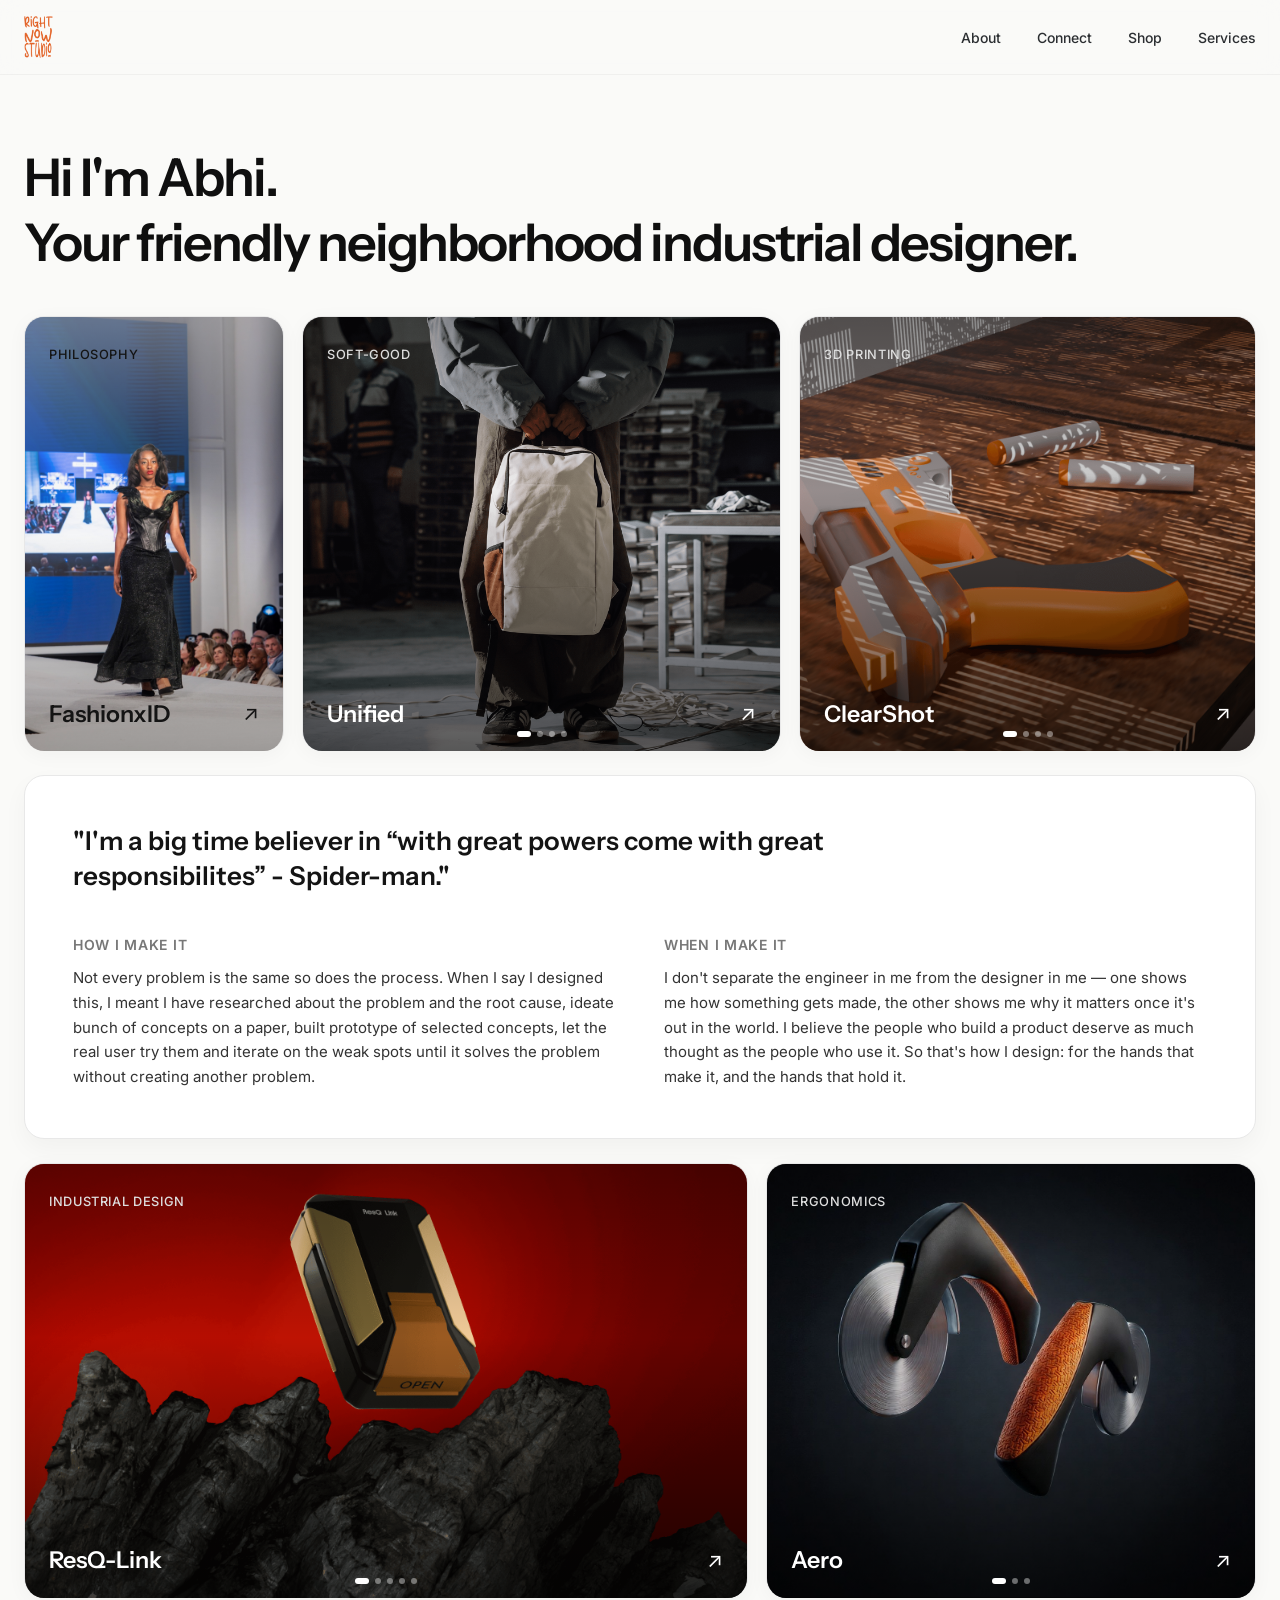
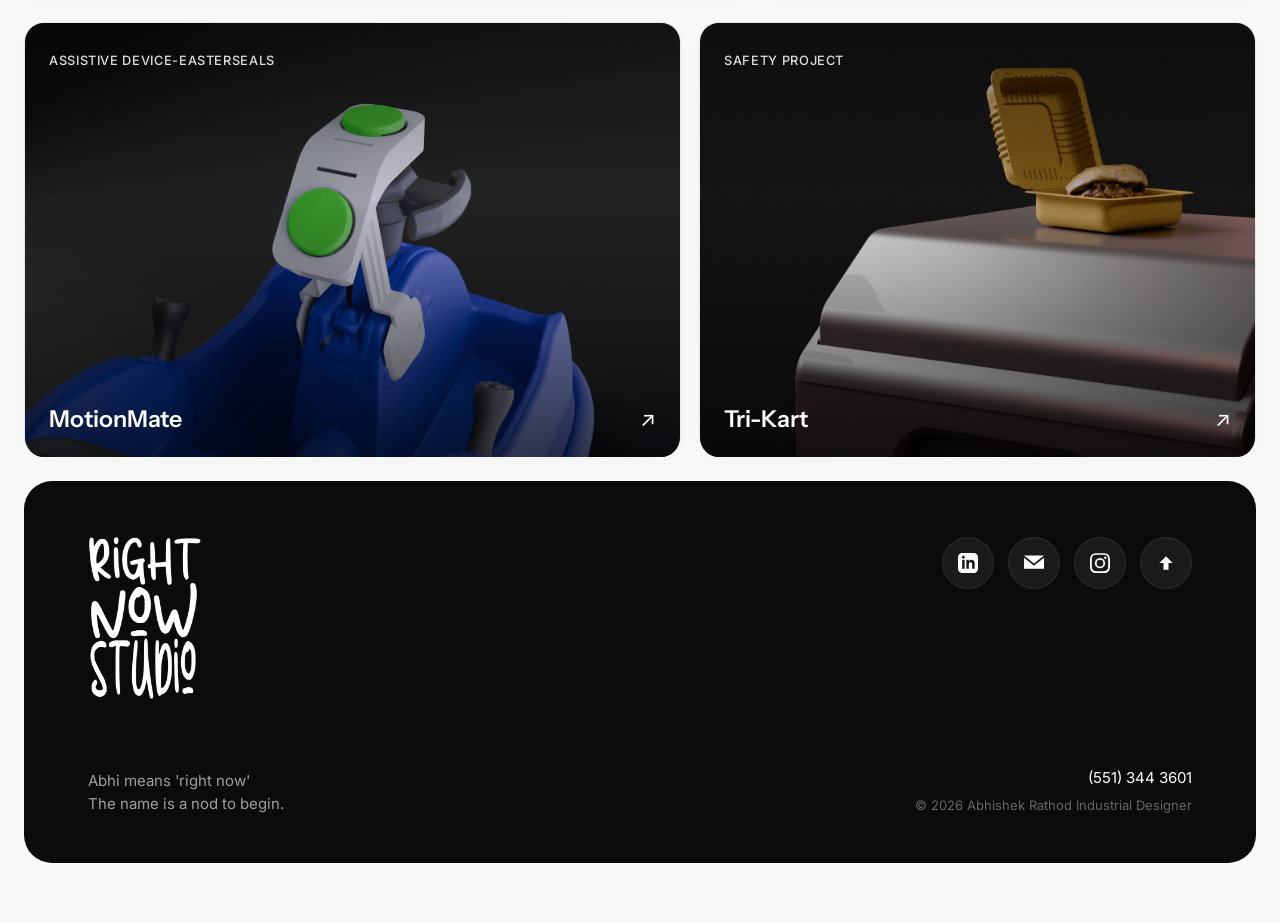
==== index.html @ 2bad10ef "Add files via upload" ====
<!DOCTYPE html>
<html lang="en">
<head>
  <meta charset="UTF-8">
  <meta name="viewport" content="width=device-width, initial-scale=1.0">
  <title>Abhishek Rathod — Industrial Designer | Right Now Studio</title>
  <meta name="description" content="Industrial Designer portfolio of Abhishek Rathod (Abhi). Specializing in physical product design, ergonomics, assistive devices, soft goods, and 3D printing.">
  <link rel="icon" type="image/png" href="assets/images/nav-logo.png">
  <link rel="stylesheet" href="assets/css/style.css">
</head>
<body id="home">

  <!-- Navigation Bar -->
  <header class="nav-header">
    <div class="nav-container">
      <a href="index.html" class="nav-logo" aria-label="Home">
        <img src="assets/images/nav-logo.png" alt="Right Now Studio Logo">
      </a>
      <nav>
        <ul class="nav-links">
          <li><a href="about.html">About</a></li>
          <li><a href="#connect">Connect</a></li>
          <li><a href="#">Shop</a></li>
          <li><a href="#">Services</a></li>
        </ul>
      </nav>
    </div>
  </header>

  <!-- Page Main Content -->
  <main class="page-wrapper">

    <!-- Hero Section -->
    <section class="hero-section">
      <h1 class="hero-title">Hi I'm Abhi.</h1>
      <p class="hero-subtitle">Your friendly neighborhood industrial designer.</p>
    </section>

    <!-- Project Row 1: FashionxID, Unified, ClearShot -->
    <div class="grid-row grid-row-1">
      
      <!-- Card 1: FashionxID -->
      <div class="card light-theme">
        <div class="card-img-wrapper">
          <img src="assets/images/fashionxid.jpg" alt="FashionxID Industrial Design Project">
        </div>
        <div class="card-overlay"></div>
        <div class="card-top">
          <span class="card-category">Philosophy</span>
        </div>
        <div class="card-bottom">
          <div class="card-title-group">
            <h3 class="card-title">FashionxID</h3>
          </div>
          <span class="card-arrow">↗</span>
        </div>
      </div>

      <!-- Card 2: Unified (Slideshow) -->
      <a href="https://drive.google.com/file/d/1HE6lytLxEPrD2DMfhQe9gjJGX9bfzQ_1/view?usp=drive_link" target="_blank" rel="noopener noreferrer" class="card" data-slideshow>
        <div class="slideshow-container">
          <div class="slide active">
            <img src="assets/images/unified-1.png" alt="Unified Soft-Good Project 1">
          </div>
          <div class="slide">
            <img src="assets/images/unified-2.jpg" alt="Unified Soft-Good Project 2">
          </div>
          <div class="slide">
            <img src="assets/images/unified-3.jpg" alt="Unified Soft-Good Project 3">
          </div>
          <div class="slide">
            <img src="assets/images/unified-4.jpg" alt="Unified Soft-Good Project 4">
          </div>
        </div>
        <button class="slideshow-btn prev" aria-label="Previous image">&#10094;</button>
        <button class="slideshow-btn next" aria-label="Next image">&#10095;</button>
        <div class="slideshow-dots">
          <span class="dot active"></span>
          <span class="dot"></span>
          <span class="dot"></span>
          <span class="dot"></span>
        </div>
        <div class="card-overlay"></div>
        <div class="card-top">
          <span class="card-category">Soft-good</span>
        </div>
        <div class="card-bottom">
          <div class="card-title-group">
            <h3 class="card-title">Unified</h3>
          </div>
          <span class="card-arrow">↗</span>
        </div>
      </a>

      <!-- Card 3: ClearShot (Slideshow) -->
      <a href="https://drive.google.com/file/d/1lH64A1Omyq3JCkhcAU09q2LuMGSB7dsM/view?usp=drive_link" target="_blank" rel="noopener noreferrer" class="card" data-slideshow>
        <div class="slideshow-container">
          <div class="slide active">
            <img src="assets/images/clearshot-1.png" alt="ClearShot 3D Printing Project 1">
          </div>
          <div class="slide">
            <img src="assets/images/clearshot-2.png" alt="ClearShot 3D Printing Project 2">
          </div>
          <div class="slide">
            <img src="assets/images/clearshot-3.png" alt="ClearShot 3D Printing Project 3">
          </div>
          <div class="slide">
            <img src="assets/images/clearshot-4.png" alt="ClearShot 3D Printing Project 4">
          </div>
        </div>
        <button class="slideshow-btn prev" aria-label="Previous image">&#10094;</button>
        <button class="slideshow-btn next" aria-label="Next image">&#10095;</button>
        <div class="slideshow-dots">
          <span class="dot active"></span>
          <span class="dot"></span>
          <span class="dot"></span>
          <span class="dot"></span>
        </div>
        <div class="card-overlay"></div>
        <div class="card-top">
          <span class="card-category">3d printing</span>
        </div>
        <div class="card-bottom">
          <div class="card-title-group">
            <h3 class="card-title">ClearShot</h3>
          </div>
          <span class="card-arrow">↗</span>
        </div>
      </a>

    </div>

    <!-- Philosophy & Process Card -->
    <section class="philosophy-card">
      <blockquote class="quote-highlight">
        "I'm a big time believer in &ldquo;with great powers come with great responsibilites&rdquo; - Spider-man."
      </blockquote>
      <div class="philosophy-grid">
        <div class="philosophy-col">
          <h4>how i make it</h4>
          <p>
            Not every problem is the same so does the process. When I say I designed this, I meant I have researched about the problem and the root cause, ideate bunch of concepts on a paper, built prototype of selected concepts, let the real user try them and iterate on the weak spots until it solves the problem without creating another problem.
          </p>
        </div>
        <div class="philosophy-col">
          <h4>When i make it</h4>
          <p>
            I don't separate the engineer in me from the designer in me — one shows me how something gets made, the other shows me why it matters once it's out in the world. I believe the people who build a product deserve as much thought as the people who use it. So that's how I design: for the hands that make it, and the hands that hold it.
          </p>
        </div>
      </div>
    </section>

    <!-- Project Row 2: ResQ-Link, Aero -->
    <div class="grid-row grid-row-2">

      <!-- Card 4: ResQ-Link (Slideshow) -->
      <a href="https://drive.google.com/file/d/1Pw41kTa7aXqRwl4T5qBJqA7zlsU_EU5W/view?usp=drive_link" target="_blank" rel="noopener noreferrer" class="card" data-slideshow>
        <div class="slideshow-container">
          <div class="slide active">
            <img src="assets/images/resqlink-1.png" alt="ResQ-Link Industrial Design 1">
          </div>
          <div class="slide">
            <img src="assets/images/resqlink-2.png" alt="ResQ-Link Industrial Design 2">
          </div>
          <div class="slide">
            <img src="assets/images/resqlink-3.jpg" alt="ResQ-Link Industrial Design 3">
          </div>
          <div class="slide">
            <img src="assets/images/resqlink-4.jpg" alt="ResQ-Link Industrial Design 4">
          </div>
          <div class="slide">
            <img src="assets/images/resqlink-5.jpg" alt="ResQ-Link Industrial Design 5">
          </div>
        </div>
        <button class="slideshow-btn prev" aria-label="Previous image">&#10094;</button>
        <button class="slideshow-btn next" aria-label="Next image">&#10095;</button>
        <div class="slideshow-dots">
          <span class="dot active"></span>
          <span class="dot"></span>
          <span class="dot"></span>
          <span class="dot"></span>
          <span class="dot"></span>
        </div>
        <div class="card-overlay"></div>
        <div class="card-top">
          <span class="card-category">Industrial Design</span>
        </div>
        <div class="card-bottom">
          <div class="card-title-group">
            <h3 class="card-title">ResQ-Link</h3>
          </div>
          <span class="card-arrow">↗</span>
        </div>
      </a>

      <!-- Card 5: Aero (Slideshow) -->
      <a href="https://drive.google.com/file/d/1lCYxPEGTJxSN2MYwRLIr-xAs8Bwa8X3-/view?usp=drive_link" target="_blank" rel="noopener noreferrer" class="card" data-slideshow>
        <div class="slideshow-container">
          <div class="slide active">
            <img src="assets/images/aero-1.jpg" alt="Aero Ergonomics 1">
          </div>
          <div class="slide">
            <img src="assets/images/aero-2.jpg" alt="Aero Ergonomics 2">
          </div>
          <div class="slide">
            <img src="assets/images/aero-3.jpg" alt="Aero Ergonomics 3">
          </div>
        </div>
        <button class="slideshow-btn prev" aria-label="Previous image">&#10094;</button>
        <button class="slideshow-btn next" aria-label="Next image">&#10095;</button>
        <div class="slideshow-dots">
          <span class="dot active"></span>
          <span class="dot"></span>
          <span class="dot"></span>
        </div>
        <div class="card-overlay"></div>
        <div class="card-top">
          <span class="card-category">Ergonomics</span>
        </div>
        <div class="card-bottom">
          <div class="card-title-group">
            <h3 class="card-title">Aero</h3>
          </div>
          <span class="card-arrow">↗</span>
        </div>
      </a>

    </div>

    <!-- Project Row 3: MotionMate, Tri-Kart -->
    <div class="grid-row grid-row-3">

      <!-- Card 6: MotionMate -->
      <a href="https://drive.google.com/file/d/1fUavbCq3V9d3AetgJEQzFHG5EM8QB00Z/view?usp=drive_link" target="_blank" rel="noopener noreferrer" class="card">
        <div class="card-img-wrapper">
          <img src="assets/images/motionmate-1.png" alt="MotionMate Assistive Device Project">
        </div>
        <div class="card-overlay"></div>
        <div class="card-top">
          <span class="card-category">Assistive device-easterseals</span>
        </div>
        <div class="card-bottom">
          <div class="card-title-group">
            <h3 class="card-title">MotionMate</h3>
          </div>
          <span class="card-arrow">↗</span>
        </div>
      </a>

      <!-- Card 7: Tri-Kart -->
      <a href="https://drive.google.com/file/d/1Q5Xd3kDIO7O_rORuyMWZbUcOjUvkYt-o/view?usp=drive_link" target="_blank" rel="noopener noreferrer" class="card">
        <div class="card-img-wrapper">
          <img src="assets/images/trikart-1.png" alt="Tri-Kart Safety Project">
        </div>
        <div class="card-overlay"></div>
        <div class="card-top">
          <span class="card-category">Safety project</span>
        </div>
        <div class="card-bottom">
          <div class="card-title-group">
            <h3 class="card-title">Tri-Kart</h3>
          </div>
          <span class="card-arrow">↗</span>
        </div>
      </a>

    </div>

    <!-- Footer Panel -->
    <footer class="footer-panel" id="connect">
      <div class="footer-top">
        <a href="#home" class="footer-logo" aria-label="Right Now Studio">
          <img src="assets/images/footer-logo.png" alt="Right Now Studio Mark">
        </a>
        <div class="footer-actions">
          <!-- LinkedIn -->
          <a href="https://www.linkedin.com/in/aabhirathodd/" target="_blank" rel="noopener noreferrer" class="social-circle-btn" aria-label="LinkedIn">
            <svg viewBox="0 0 24 24" fill="#FFF"><path d="M19 0H5a5 5 0 0 0-5 5v14a5 5 0 0 0 5 5h14a5 5 0 0 0 5-5V5a5 5 0 0 0-5-5zM8 19H5V8h3v11zM6.5 6.732c-.966 0-1.75-.779-1.75-1.75s.784-1.75 1.75-1.75 1.75.779 1.75 1.75-.784 1.75-1.75 1.75zM20 19h-3v-5.604c0-3.368-4-3.113-4 0V19h-3V8h3v1.765c1.396-2.586 7-2.777 7 2.476V19z"/></svg>
          </a>
          <!-- Email -->
          <a href="mailto:abhishekrathoddesign@gmail.com" class="social-circle-btn" aria-label="Email">
            <svg viewBox="0 0 24 24" fill="#FFF"><path d="M12 12.713.015 3h23.97L12 12.713zm0 2.574L0 5.562V19h24V5.562l-12 9.725z"/></svg>
          </a>
          <!-- Instagram -->
          <a href="https://www.instagram.com/rrightnowstudioo/?hl=en" target="_blank" rel="noopener noreferrer" class="social-circle-btn" aria-label="Instagram">
            <svg viewBox="0 0 24 24" fill="#FFF"><path d="M12 2.163c3.204 0 3.584.012 4.85.07 3.252.148 4.771 1.691 4.919 4.919.058 1.265.069 1.645.069 4.849 0 3.205-.012 3.584-.069 4.849-.149 3.225-1.664 4.771-4.919 4.919-1.266.058-1.644.07-4.85.07-3.204 0-3.584-.012-4.849-.07-3.26-.149-4.771-1.699-4.919-4.92-.058-1.265-.07-1.644-.07-4.849 0-3.204.013-3.583.07-4.849.149-3.227 1.664-4.771 4.919-4.919 1.266-.057 1.645-.069 4.849-.069zm0-2c-3.259 0-3.667.014-4.947.072-4.358.2-6.78 2.618-6.98 6.98C.014 8.496 0 8.904 0 12.163c0 3.259.014 3.668.072 4.948.2 4.358 2.618 6.78 6.98 6.98 1.281.058 1.689.072 4.948.072 3.259 0 3.668-.014 4.948-.072 4.354-.2 6.782-2.618 6.979-6.98.059-1.28.073-1.689.073-4.948 0-3.259-.014-3.667-.072-4.947-.196-4.354-2.617-6.78-6.979-6.98C15.668.177 15.259.163 12 .163zm0 5.838a6.162 6.162 0 1 0 0 12.324 6.162 6.162 0 0 0 0-12.324zm0 10.162a4 4 0 1 1 0-8 4 4 0 0 1 0 8zm6.406-11.845a1.44 1.44 0 1 0 0 2.881 1.44 1.44 0 0 0 0-2.881z"/></svg>
          </a>
          <!-- Back to top button -->
          <a href="#home" class="social-circle-btn" aria-label="Back to top">
            <svg viewBox="0 0 24 24" fill="#FFF"><path d="M12 4l-8 8h5v8h6v-8h5z"/></svg>
          </a>
        </div>
      </div>

      <div class="footer-content">
        <div class="footer-tagline">
          <p>Abhi means 'right now'<br>The name is a nod to begin.</p>
        </div>
        <div class="footer-contact">
          <a href="tel:5513443601" class="footer-phone">(551) 344 3601</a>
          <p class="footer-copyright">&copy; 2026 Abhishek Rathod Industrial Designer</p>
        </div>
      </div>
    </footer>

  </main>

  <script src="assets/js/main.js"></script>
</body>
</html>
---- assets/css/style.css ----
/* -------------------------------------------------------------
   Right Now Studio — Abhishek Rathod Portfolio
   Styles matching exact typography, colors, and layout
   ------------------------------------------------------------- */

@import url('https://fonts.googleapis.com/css2?family=Instrument+Sans:ital,wght@0,400;0,500;0,600;0,700;1,400&family=Inter:wght@400;500;600;700&display=swap');

:root {
  --bg-color: #fafaf8;
  --text-primary: #0f0f0f;
  --text-secondary: #777777;
  --text-light: #dedede;
  --card-border: #e8e8e8;
  --card-radius: 20px;
  --footer-bg: #0b0b0b;
  --font-heading: 'Instrument Sans', -apple-system, BlinkMacSystemFont, sans-serif;
  --font-body: 'Inter', -apple-system, BlinkMacSystemFont, sans-serif;
  --max-width: 1350px;
  --card-height: 435px;
}

* {
  margin: 0;
  padding: 0;
  box-sizing: border-box;
  -webkit-font-smoothing: antialiased;
}

html {
  font-size: 100%;
  scroll-behavior: smooth;
  background-color: var(--bg-color);
}

body {
  background-color: var(--bg-color);
  color: var(--text-primary);
  font-family: var(--font-body);
  line-height: 1.5;
  overflow-x: hidden;
  min-height: 100vh;
}

a {
  color: inherit;
  text-decoration: none;
}

img {
  max-width: 100%;
  display: block;
}

/* ------------------ NAVIGATION ------------------ */
.nav-header {
  position: sticky;
  top: 0;
  left: 0;
  width: 100%;
  z-index: 1000;
  background: rgba(250, 250, 248, 0.85);
  backdrop-filter: blur(12px);
  -webkit-backdrop-filter: blur(12px);
  border-bottom: 1px solid rgba(0, 0, 0, 0.04);
}

.nav-container {
  max-width: var(--max-width);
  margin: 0 auto;
  padding: 16px 24px;
  display: flex;
  align-items: center;
  justify-content: space-between;
}

.nav-logo {
  display: flex;
  align-items: center;
}

.nav-logo img {
  height: 42px;
  width: auto;
  object-fit: contain;
}

.nav-links {
  display: flex;
  align-items: center;
  gap: 36px;
  list-style: none;
}

.nav-links a {
  font-family: var(--font-body);
  font-size: 14px;
  font-weight: 500;
  color: #2b2e31;
  transition: color 0.2s ease;
  position: relative;
}

.nav-links a:hover {
  color: #ff5a1f;
}

/* ------------------ MAIN WRAPPER ------------------ */
.page-wrapper {
  max-width: var(--max-width);
  margin: 0 auto;
  padding: 24px 24px 60px;
}

/* ------------------ HERO SECTION ------------------ */
.hero-section {
  padding: 50px 0 45px;
}

.hero-title {
  font-family: var(--font-heading);
  font-weight: 600;
  font-size: 52px;
  line-height: 1.1;
  letter-spacing: -2px;
  color: #0f0f0f;
  margin-bottom: 8px;
}

.hero-subtitle {
  font-family: var(--font-heading);
  font-weight: 600;
  font-size: 52px;
  line-height: 1.1;
  letter-spacing: -2px;
  color: #0f0f0f;
}

/* ------------------ PROJECT GRIDS ------------------ */
.grid-row {
  display: grid;
  gap: 18px;
  margin-bottom: 24px;
}

/* Row 1: FashionxID (fixed/narrow), Unified (flexible), ClearShot (flexible) */
.grid-row-1 {
  grid-template-columns: 260px 1.05fr 1fr;
}

/* Row 2: ResQ-Link (larger), Aero (medium) */
.grid-row-2 {
  grid-template-columns: 1.48fr 1fr;
}

/* Row 3: MotionMate, Tri-Kart */
.grid-row-3 {
  grid-template-columns: 1.18fr 1fr;
}

/* ------------------ CARD STYLING ------------------ */
.card {
  position: relative;
  height: var(--card-height);
  border-radius: var(--card-radius);
  overflow: hidden;
  border: 0.8px solid var(--card-border);
  border-bottom: none;
  background-color: #ffffff;
  display: flex;
  flex-direction: column;
  justify-content: space-between;
  text-decoration: none;
  color: #ffffff;
  box-shadow: 0 4px 20px rgba(0, 0, 0, 0.04);
  transition: transform 0.3s ease, box-shadow 0.3s ease;
}

.card:hover {
  transform: translateY(-4px);
  box-shadow: 0 12px 30px rgba(0, 0, 0, 0.1);
}

.card-img-wrapper {
  position: absolute;
  inset: 0;
  width: 100%;
  height: 100%;
  z-index: 0;
  overflow: hidden;
}

.card-img-wrapper img {
  width: 100%;
  height: 100%;
  object-fit: cover;
  transition: transform 0.6s cubic-bezier(0.16, 1, 0.3, 1);
}

.card:hover .card-img-wrapper img {
  transform: scale(1.03);
}

/* Dark gradient overlay for text readability */
.card-overlay {
  position: absolute;
  inset: 0;
  background: linear-gradient(180deg, rgba(0, 0, 0, 0.35) 0%, rgba(0, 0, 0, 0.05) 40%, rgba(0, 0, 0, 0.65) 100%);
  z-index: 1;
  pointer-events: none;
}

.card.light-theme .card-overlay {
  background: linear-gradient(180deg, rgba(255, 255, 255, 0.4) 0%, rgba(255, 255, 255, 0) 50%, rgba(0, 0, 0, 0.35) 100%);
}

.card-top {
  position: relative;
  z-index: 2;
  padding: 24px;
}

.card-category {
  font-family: var(--font-body);
  font-size: 12.8px;
  font-weight: 500;
  letter-spacing: 0.64px;
  line-height: 1.2;
  text-transform: uppercase;
  color: var(--text-light);
}

.card.light-theme .card-category {
  color: #141414;
}

.card-bottom {
  position: relative;
  z-index: 2;
  padding: 24px;
  display: flex;
  align-items: center;
  justify-content: space-between;
}

.card-title-group {
  display: flex;
  align-items: center;
  gap: 8px;
}

.card-title {
  font-family: var(--font-heading);
  font-size: 23.2px;
  font-weight: 600;
  line-height: 1.2;
  color: #ffffff;
}

.card.light-theme .card-title {
  color: #141414;
}

.card-arrow {
  font-family: var(--font-body);
  font-size: 20.8px;
  line-height: 1;
  color: #ffffff;
  transition: transform 0.25s ease;
}

.card.light-theme .card-arrow {
  color: #141414;
}

.card:hover .card-arrow {
  transform: translate(3px, -3px);
}

/* ------------------ SLIDESHOW CONTROLS ------------------ */
.slideshow-container {
  position: absolute;
  inset: 0;
  width: 100%;
  height: 100%;
}

.slide {
  position: absolute;
  inset: 0;
  width: 100%;
  height: 100%;
  opacity: 0;
  visibility: hidden;
  transition: opacity 0.5s ease-in-out, visibility 0.5s ease-in-out;
}

.slide.active {
  opacity: 1;
  visibility: visible;
}

.slide img {
  width: 100%;
  height: 100%;
  object-fit: cover;
}

.slideshow-btn {
  position: absolute;
  top: 50%;
  transform: translateY(-50%);
  width: 36px;
  height: 36px;
  border-radius: 50%;
  background: rgba(0, 0, 0, 0.45);
  backdrop-filter: blur(8px);
  -webkit-backdrop-filter: blur(8px);
  border: 1px solid rgba(255, 255, 255, 0.2);
  color: #ffffff;
  display: flex;
  align-items: center;
  justify-content: center;
  cursor: pointer;
  z-index: 5;
  opacity: 0;
  transition: opacity 0.25s ease, background 0.2s ease;
}

.card:hover .slideshow-btn {
  opacity: 1;
}

.slideshow-btn:hover {
  background: rgba(0, 0, 0, 0.75);
}

.slideshow-btn.prev {
  left: 14px;
}

.slideshow-btn.next {
  right: 14px;
}

.slideshow-dots {
  position: absolute;
  bottom: 14px;
  left: 50%;
  transform: translateX(-50%);
  display: flex;
  gap: 6px;
  z-index: 4;
}

.dot {
  width: 6px;
  height: 6px;
  border-radius: 50%;
  background: rgba(255, 255, 255, 0.4);
  transition: background 0.2s ease, width 0.2s ease;
}

.dot.active {
  background: #ffffff;
  width: 14px;
  border-radius: 10px;
}

/* ------------------ PHILOSOPHY BANNER ------------------ */
.philosophy-card {
  background-color: #ffffff;
  border-radius: 20px;
  padding: 48px;
  margin-bottom: 24px;
  box-shadow: 0 10px 25px rgba(0, 0, 0, 0.04);
  border: 0.8px solid var(--card-border);
}

.quote-highlight {
  font-family: var(--font-heading);
  font-size: 26px;
  font-weight: 600;
  line-height: 1.35;
  color: #141414;
  margin-bottom: 40px;
  max-width: 900px;
}

.philosophy-grid {
  display: grid;
  grid-template-columns: 1fr 1fr;
  gap: 48px;
}

.philosophy-col h4 {
  font-family: var(--font-body);
  font-size: 14px;
  font-weight: 600;
  letter-spacing: 0.72px;
  line-height: 1.4;
  text-transform: uppercase;
  color: var(--text-secondary);
  margin-bottom: 12px;
}

.philosophy-col p {
  font-family: var(--font-body);
  font-size: 15px;
  line-height: 1.65;
  color: #333333;
}

/* ------------------ FOOTER ------------------ */
.footer-panel {
  background-color: var(--footer-bg);
  border-radius: 28px;
  padding: 56px 64px 48px;
  color: #ffffff;
  position: relative;
  margin-top: 16px;
}

.footer-top {
  display: flex;
  justify-content: space-between;
  align-items: flex-start;
  margin-bottom: 50px;
}

.footer-logo {
  display: inline-block;
}

.footer-logo img {
  width: 114px;
  height: auto;
}

.footer-actions {
  display: flex;
  align-items: center;
  gap: 14px;
}

.social-circle-btn {
  width: 52px;
  height: 52px;
  border-radius: 50%;
  background-color: #1a1a1a;
  border: 0.8px solid rgba(255, 255, 255, 0.08);
  display: flex;
  align-items: center;
  justify-content: center;
  color: #ffffff;
  transition: transform 0.2s ease, background-color 0.2s ease, border-color 0.2s ease;
}

.social-circle-btn svg {
  width: 20px;
  height: 20px;
  fill: #ffffff;
}

.social-circle-btn:hover {
  transform: translateY(-3px);
  background-color: #262626;
  border-color: rgba(255, 255, 255, 0.2);
}

.footer-content {
  display: flex;
  justify-content: space-between;
  align-items: flex-end;
}

.footer-tagline {
  max-width: 280px;
}

.footer-tagline p {
  font-family: var(--font-body);
  font-size: 15px;
  line-height: 1.5;
  color: #a0a0a0;
}

.footer-contact {
  text-align: right;
}

.footer-phone {
  font-family: var(--font-body);
  font-size: 15px;
  color: #ffffff;
  display: block;
  margin-bottom: 6px;
  transition: color 0.2s ease;
}

.footer-phone:hover {
  color: #ff5a1f;
}

.footer-copyright {
  font-family: var(--font-body);
  font-size: 13px;
  color: #666666;
}

/* ------------------ ABOUT PAGE STYLES ------------------ */
.about-hero {
  display: grid;
  grid-template-columns: 1.1fr 0.9fr;
  gap: 60px;
  align-items: center;
  padding: 60px 0 80px;
}

.about-intro-col {
  padding-right: 20px;
}

.about-heading {
  font-family: var(--font-heading);
  font-size: 64px;
  font-weight: 600;
  line-height: 1.1;
  letter-spacing: -2px;
  color: #0f0f0f;
  margin-bottom: 24px;
}

.about-bio {
  font-family: var(--font-body);
  font-size: 19px;
  line-height: 1.6;
  color: #444444;
  margin-bottom: 36px;
  max-width: 520px;
}

.btn-resume {
  display: inline-flex;
  align-items: center;
  gap: 10px;
  background-color: #141414;
  color: #ffffff;
  padding: 14px 32px;
  border-radius: 50px;
  font-family: var(--font-body);
  font-size: 15px;
  font-weight: 500;
  transition: background-color 0.2s ease, transform 0.2s ease;
}

.btn-resume:hover {
  background-color: #333333;
  transform: translateY(-2px);
}

.about-image-col {
  position: relative;
}

.about-portrait-card {
  border-radius: 24px;
  overflow: hidden;
  box-shadow: 0 15px 35px rgba(0, 0, 0, 0.08);
  border: 1px solid var(--card-border);
  aspect-ratio: 3 / 4;
}

.about-portrait-card img {
  width: 100%;
  height: 100%;
  object-fit: cover;
}

/* Blogs Section */
.blogs-section {
  padding: 20px 0 60px;
}

.blogs-title {
  font-family: var(--font-heading);
  font-size: 32px;
  font-weight: 600;
  letter-spacing: -0.5px;
  margin-bottom: 28px;
}

.blogs-grid {
  display: grid;
  grid-template-columns: 1fr 1fr;
  gap: 24px;
}

.blog-card {
  background: #ffffff;
  border-radius: 20px;
  overflow: hidden;
  border: 0.8px solid var(--card-border);
  transition: transform 0.3s ease, box-shadow 0.3s ease;
  display: flex;
  flex-direction: column;
}

.blog-card:hover {
  transform: translateY(-4px);
  box-shadow: 0 12px 30px rgba(0, 0, 0, 0.08);
}

.blog-img-wrapper {
  height: 280px;
  overflow: hidden;
}

.blog-img-wrapper img {
  width: 100%;
  height: 100%;
  object-fit: cover;
  transition: transform 0.5s ease;
}

.blog-card:hover .blog-img-wrapper img {
  transform: scale(1.03);
}

.blog-content {
  padding: 24px;
}

.blog-heading {
  font-family: var(--font-heading);
  font-size: 20px;
  font-weight: 600;
  line-height: 1.35;
  color: #141414;
}

/* ------------------ RESPONSIVE BREAKPOINTS ------------------ */
@media (max-width: 1100px) {
  .hero-title, .hero-subtitle {
    font-size: 42px;
  }
  
  .grid-row-1 {
    grid-template-columns: 1fr 1fr;
  }
  
  .grid-row-1 .card:first-child {
    grid-column: span 2;
  }
  
  .grid-row-2, .grid-row-3 {
    grid-template-columns: 1fr 1fr;
  }
}

@media (max-width: 850px) {
  .hero-title, .hero-subtitle {
    font-size: 34px;
    letter-spacing: -1px;
  }
  
  .grid-row-1, .grid-row-2, .grid-row-3 {
    grid-template-columns: 1fr;
  }
  
  .grid-row-1 .card:first-child {
    grid-column: span 1;
  }
  
  .card {
    height: 380px;
  }
  
  .philosophy-grid {
    grid-template-columns: 1fr;
    gap: 24px;
  }
  
  .about-hero {
    grid-template-columns: 1fr;
    gap: 40px;
  }
  
  .blogs-grid {
    grid-template-columns: 1fr;
  }
  
  .footer-panel {
    padding: 40px 28px;
  }
  
  .footer-content {
    flex-direction: column;
    align-items: flex-start;
    gap: 24px;
  }
  
  .footer-contact {
    text-align: left;
  }
}

@media (max-width: 550px) {
  .hero-title, .hero-subtitle {
    font-size: 28px;
  }
  
  .nav-links {
    gap: 18px;
  }
  
  .nav-links a {
    font-size: 13px;
  }
  
  .philosophy-card {
    padding: 28px 20px;
  }
  
  .quote-highlight {
    font-size: 20px;
  }
  
  .footer-top {
    flex-direction: column;
    gap: 24px;
  }
}
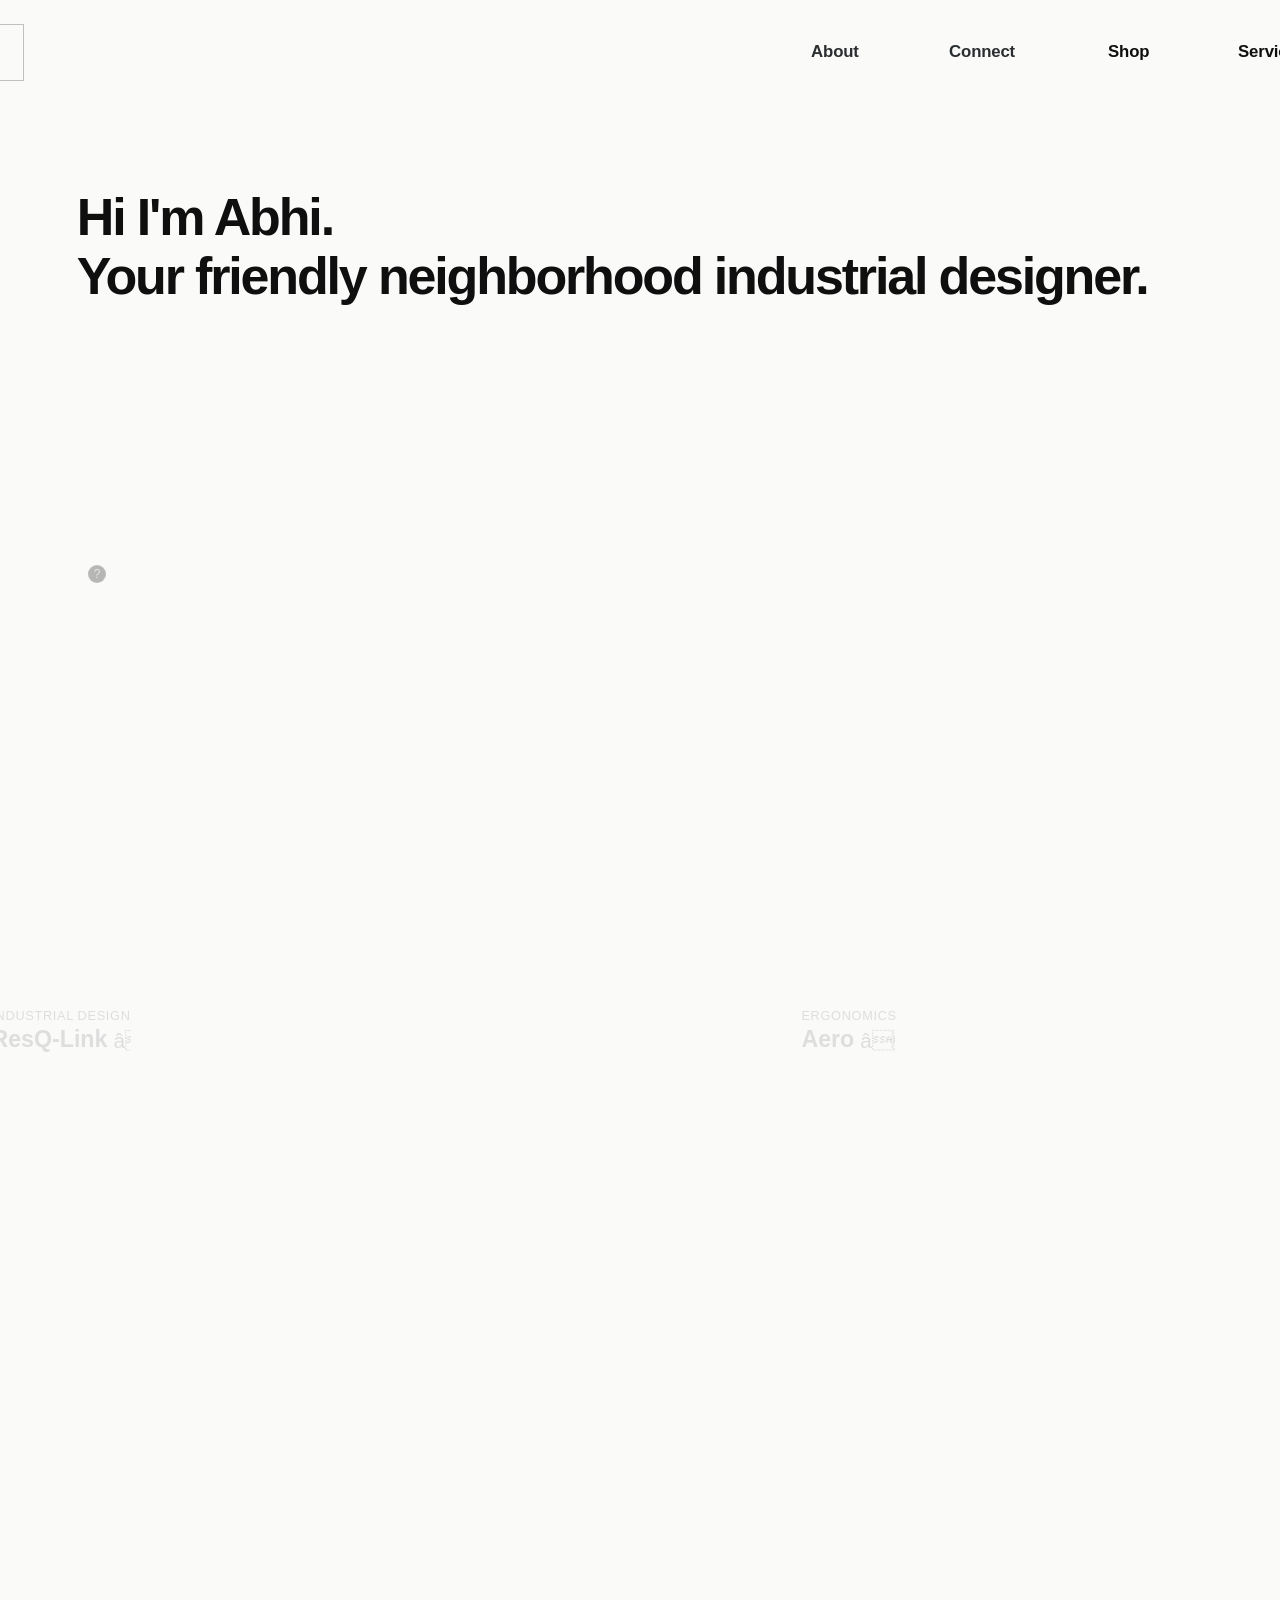
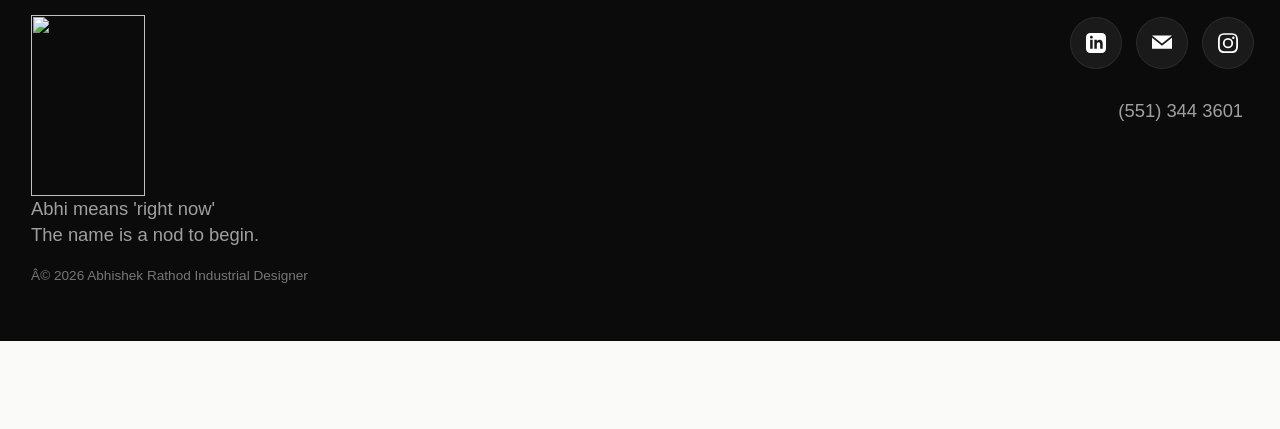
==== commit de52a71b: "Add files via upload" ====
--- a/index.html
+++ b/index.html
@@ -1,311 +1,261 @@
-<!DOCTYPE html>
-<html lang="en">
-<head>
-  <meta charset="UTF-8">
-  <meta name="viewport" content="width=device-width, initial-scale=1.0">
-  <title>Abhishek Rathod — Industrial Designer | Right Now Studio</title>
-  <meta name="description" content="Industrial Designer portfolio of Abhishek Rathod (Abhi). Specializing in physical product design, ergonomics, assistive devices, soft goods, and 3D printing.">
-  <link rel="icon" type="image/png" href="assets/images/nav-logo.png">
-  <link rel="stylesheet" href="assets/css/style.css">
-</head>
-<body id="home">
-
-  <!-- Navigation Bar -->
-  <header class="nav-header">
-    <div class="nav-container">
-      <a href="index.html" class="nav-logo" aria-label="Home">
-        <img src="assets/images/nav-logo.png" alt="Right Now Studio Logo">
-      </a>
-      <nav>
-        <ul class="nav-links">
-          <li><a href="about.html">About</a></li>
-          <li><a href="#connect">Connect</a></li>
-          <li><a href="#">Shop</a></li>
-          <li><a href="#">Services</a></li>
-        </ul>
-      </nav>
-    </div>
-  </header>
-
-  <!-- Page Main Content -->
-  <main class="page-wrapper">
-
-    <!-- Hero Section -->
-    <section class="hero-section">
-      <h1 class="hero-title">Hi I'm Abhi.</h1>
-      <p class="hero-subtitle">Your friendly neighborhood industrial designer.</p>
-    </section>
-
-    <!-- Project Row 1: FashionxID, Unified, ClearShot -->
-    <div class="grid-row grid-row-1">
-      
-      <!-- Card 1: FashionxID -->
-      <div class="card light-theme">
-        <div class="card-img-wrapper">
-          <img src="assets/images/fashionxid.jpg" alt="FashionxID Industrial Design Project">
-        </div>
-        <div class="card-overlay"></div>
-        <div class="card-top">
-          <span class="card-category">Philosophy</span>
-        </div>
-        <div class="card-bottom">
-          <div class="card-title-group">
-            <h3 class="card-title">FashionxID</h3>
-          </div>
-          <span class="card-arrow">↗</span>
-        </div>
-      </div>
-
-      <!-- Card 2: Unified (Slideshow) -->
-      <a href="https://drive.google.com/file/d/1HE6lytLxEPrD2DMfhQe9gjJGX9bfzQ_1/view?usp=drive_link" target="_blank" rel="noopener noreferrer" class="card" data-slideshow>
-        <div class="slideshow-container">
-          <div class="slide active">
-            <img src="assets/images/unified-1.png" alt="Unified Soft-Good Project 1">
-          </div>
-          <div class="slide">
-            <img src="assets/images/unified-2.jpg" alt="Unified Soft-Good Project 2">
-          </div>
-          <div class="slide">
-            <img src="assets/images/unified-3.jpg" alt="Unified Soft-Good Project 3">
-          </div>
-          <div class="slide">
-            <img src="assets/images/unified-4.jpg" alt="Unified Soft-Good Project 4">
-          </div>
-        </div>
-        <button class="slideshow-btn prev" aria-label="Previous image">&#10094;</button>
-        <button class="slideshow-btn next" aria-label="Next image">&#10095;</button>
-        <div class="slideshow-dots">
-          <span class="dot active"></span>
-          <span class="dot"></span>
-          <span class="dot"></span>
-          <span class="dot"></span>
-        </div>
-        <div class="card-overlay"></div>
-        <div class="card-top">
-          <span class="card-category">Soft-good</span>
-        </div>
-        <div class="card-bottom">
-          <div class="card-title-group">
-            <h3 class="card-title">Unified</h3>
-          </div>
-          <span class="card-arrow">↗</span>
-        </div>
-      </a>
-
-      <!-- Card 3: ClearShot (Slideshow) -->
-      <a href="https://drive.google.com/file/d/1lH64A1Omyq3JCkhcAU09q2LuMGSB7dsM/view?usp=drive_link" target="_blank" rel="noopener noreferrer" class="card" data-slideshow>
-        <div class="slideshow-container">
-          <div class="slide active">
-            <img src="assets/images/clearshot-1.png" alt="ClearShot 3D Printing Project 1">
-          </div>
-          <div class="slide">
-            <img src="assets/images/clearshot-2.png" alt="ClearShot 3D Printing Project 2">
-          </div>
-          <div class="slide">
-            <img src="assets/images/clearshot-3.png" alt="ClearShot 3D Printing Project 3">
-          </div>
-          <div class="slide">
-            <img src="assets/images/clearshot-4.png" alt="ClearShot 3D Printing Project 4">
-          </div>
-        </div>
-        <button class="slideshow-btn prev" aria-label="Previous image">&#10094;</button>
-        <button class="slideshow-btn next" aria-label="Next image">&#10095;</button>
-        <div class="slideshow-dots">
-          <span class="dot active"></span>
-          <span class="dot"></span>
-          <span class="dot"></span>
-          <span class="dot"></span>
-        </div>
-        <div class="card-overlay"></div>
-        <div class="card-top">
-          <span class="card-category">3d printing</span>
-        </div>
-        <div class="card-bottom">
-          <div class="card-title-group">
-            <h3 class="card-title">ClearShot</h3>
-          </div>
-          <span class="card-arrow">↗</span>
-        </div>
-      </a>
-
-    </div>
-
-    <!-- Philosophy & Process Card -->
-    <section class="philosophy-card">
-      <blockquote class="quote-highlight">
-        "I'm a big time believer in &ldquo;with great powers come with great responsibilites&rdquo; - Spider-man."
-      </blockquote>
-      <div class="philosophy-grid">
-        <div class="philosophy-col">
-          <h4>how i make it</h4>
-          <p>
-            Not every problem is the same so does the process. When I say I designed this, I meant I have researched about the problem and the root cause, ideate bunch of concepts on a paper, built prototype of selected concepts, let the real user try them and iterate on the weak spots until it solves the problem without creating another problem.
-          </p>
-        </div>
-        <div class="philosophy-col">
-          <h4>When i make it</h4>
-          <p>
-            I don't separate the engineer in me from the designer in me — one shows me how something gets made, the other shows me why it matters once it's out in the world. I believe the people who build a product deserve as much thought as the people who use it. So that's how I design: for the hands that make it, and the hands that hold it.
-          </p>
-        </div>
-      </div>
-    </section>
-
-    <!-- Project Row 2: ResQ-Link, Aero -->
-    <div class="grid-row grid-row-2">
-
-      <!-- Card 4: ResQ-Link (Slideshow) -->
-      <a href="https://drive.google.com/file/d/1Pw41kTa7aXqRwl4T5qBJqA7zlsU_EU5W/view?usp=drive_link" target="_blank" rel="noopener noreferrer" class="card" data-slideshow>
-        <div class="slideshow-container">
-          <div class="slide active">
-            <img src="assets/images/resqlink-1.png" alt="ResQ-Link Industrial Design 1">
-          </div>
-          <div class="slide">
-            <img src="assets/images/resqlink-2.png" alt="ResQ-Link Industrial Design 2">
-          </div>
-          <div class="slide">
-            <img src="assets/images/resqlink-3.jpg" alt="ResQ-Link Industrial Design 3">
-          </div>
-          <div class="slide">
-            <img src="assets/images/resqlink-4.jpg" alt="ResQ-Link Industrial Design 4">
-          </div>
-          <div class="slide">
-            <img src="assets/images/resqlink-5.jpg" alt="ResQ-Link Industrial Design 5">
-          </div>
-        </div>
-        <button class="slideshow-btn prev" aria-label="Previous image">&#10094;</button>
-        <button class="slideshow-btn next" aria-label="Next image">&#10095;</button>
-        <div class="slideshow-dots">
-          <span class="dot active"></span>
-          <span class="dot"></span>
-          <span class="dot"></span>
-          <span class="dot"></span>
-          <span class="dot"></span>
-        </div>
-        <div class="card-overlay"></div>
-        <div class="card-top">
-          <span class="card-category">Industrial Design</span>
-        </div>
-        <div class="card-bottom">
-          <div class="card-title-group">
-            <h3 class="card-title">ResQ-Link</h3>
-          </div>
-          <span class="card-arrow">↗</span>
-        </div>
-      </a>
-
-      <!-- Card 5: Aero (Slideshow) -->
-      <a href="https://drive.google.com/file/d/1lCYxPEGTJxSN2MYwRLIr-xAs8Bwa8X3-/view?usp=drive_link" target="_blank" rel="noopener noreferrer" class="card" data-slideshow>
-        <div class="slideshow-container">
-          <div class="slide active">
-            <img src="assets/images/aero-1.jpg" alt="Aero Ergonomics 1">
-          </div>
-          <div class="slide">
-            <img src="assets/images/aero-2.jpg" alt="Aero Ergonomics 2">
-          </div>
-          <div class="slide">
-            <img src="assets/images/aero-3.jpg" alt="Aero Ergonomics 3">
-          </div>
-        </div>
-        <button class="slideshow-btn prev" aria-label="Previous image">&#10094;</button>
-        <button class="slideshow-btn next" aria-label="Next image">&#10095;</button>
-        <div class="slideshow-dots">
-          <span class="dot active"></span>
-          <span class="dot"></span>
-          <span class="dot"></span>
-        </div>
-        <div class="card-overlay"></div>
-        <div class="card-top">
-          <span class="card-category">Ergonomics</span>
-        </div>
-        <div class="card-bottom">
-          <div class="card-title-group">
-            <h3 class="card-title">Aero</h3>
-          </div>
-          <span class="card-arrow">↗</span>
-        </div>
-      </a>
-
-    </div>
-
-    <!-- Project Row 3: MotionMate, Tri-Kart -->
-    <div class="grid-row grid-row-3">
-
-      <!-- Card 6: MotionMate -->
-      <a href="https://drive.google.com/file/d/1fUavbCq3V9d3AetgJEQzFHG5EM8QB00Z/view?usp=drive_link" target="_blank" rel="noopener noreferrer" class="card">
-        <div class="card-img-wrapper">
-          <img src="assets/images/motionmate-1.png" alt="MotionMate Assistive Device Project">
-        </div>
-        <div class="card-overlay"></div>
-        <div class="card-top">
-          <span class="card-category">Assistive device-easterseals</span>
-        </div>
-        <div class="card-bottom">
-          <div class="card-title-group">
-            <h3 class="card-title">MotionMate</h3>
-          </div>
-          <span class="card-arrow">↗</span>
-        </div>
-      </a>
-
-      <!-- Card 7: Tri-Kart -->
-      <a href="https://drive.google.com/file/d/1Q5Xd3kDIO7O_rORuyMWZbUcOjUvkYt-o/view?usp=drive_link" target="_blank" rel="noopener noreferrer" class="card">
-        <div class="card-img-wrapper">
-          <img src="assets/images/trikart-1.png" alt="Tri-Kart Safety Project">
-        </div>
-        <div class="card-overlay"></div>
-        <div class="card-top">
-          <span class="card-category">Safety project</span>
-        </div>
-        <div class="card-bottom">
-          <div class="card-title-group">
-            <h3 class="card-title">Tri-Kart</h3>
-          </div>
-          <span class="card-arrow">↗</span>
-        </div>
-      </a>
-
-    </div>
-
-    <!-- Footer Panel -->
-    <footer class="footer-panel" id="connect">
-      <div class="footer-top">
-        <a href="#home" class="footer-logo" aria-label="Right Now Studio">
-          <img src="assets/images/footer-logo.png" alt="Right Now Studio Mark">
-        </a>
-        <div class="footer-actions">
-          <!-- LinkedIn -->
-          <a href="https://www.linkedin.com/in/aabhirathodd/" target="_blank" rel="noopener noreferrer" class="social-circle-btn" aria-label="LinkedIn">
-            <svg viewBox="0 0 24 24" fill="#FFF"><path d="M19 0H5a5 5 0 0 0-5 5v14a5 5 0 0 0 5 5h14a5 5 0 0 0 5-5V5a5 5 0 0 0-5-5zM8 19H5V8h3v11zM6.5 6.732c-.966 0-1.75-.779-1.75-1.75s.784-1.75 1.75-1.75 1.75.779 1.75 1.75-.784 1.75-1.75 1.75zM20 19h-3v-5.604c0-3.368-4-3.113-4 0V19h-3V8h3v1.765c1.396-2.586 7-2.777 7 2.476V19z"/></svg>
-          </a>
-          <!-- Email -->
-          <a href="mailto:abhishekrathoddesign@gmail.com" class="social-circle-btn" aria-label="Email">
-            <svg viewBox="0 0 24 24" fill="#FFF"><path d="M12 12.713.015 3h23.97L12 12.713zm0 2.574L0 5.562V19h24V5.562l-12 9.725z"/></svg>
-          </a>
-          <!-- Instagram -->
-          <a href="https://www.instagram.com/rrightnowstudioo/?hl=en" target="_blank" rel="noopener noreferrer" class="social-circle-btn" aria-label="Instagram">
-            <svg viewBox="0 0 24 24" fill="#FFF"><path d="M12 2.163c3.204 0 3.584.012 4.85.07 3.252.148 4.771 1.691 4.919 4.919.058 1.265.069 1.645.069 4.849 0 3.205-.012 3.584-.069 4.849-.149 3.225-1.664 4.771-4.919 4.919-1.266.058-1.644.07-4.85.07-3.204 0-3.584-.012-4.849-.07-3.26-.149-4.771-1.699-4.919-4.92-.058-1.265-.07-1.644-.07-4.849 0-3.204.013-3.583.07-4.849.149-3.227 1.664-4.771 4.919-4.919 1.266-.057 1.645-.069 4.849-.069zm0-2c-3.259 0-3.667.014-4.947.072-4.358.2-6.78 2.618-6.98 6.98C.014 8.496 0 8.904 0 12.163c0 3.259.014 3.668.072 4.948.2 4.358 2.618 6.78 6.98 6.98 1.281.058 1.689.072 4.948.072 3.259 0 3.668-.014 4.948-.072 4.354-.2 6.782-2.618 6.979-6.98.059-1.28.073-1.689.073-4.948 0-3.259-.014-3.667-.072-4.947-.196-4.354-2.617-6.78-6.979-6.98C15.668.177 15.259.163 12 .163zm0 5.838a6.162 6.162 0 1 0 0 12.324 6.162 6.162 0 0 0 0-12.324zm0 10.162a4 4 0 1 1 0-8 4 4 0 0 1 0 8zm6.406-11.845a1.44 1.44 0 1 0 0 2.881 1.44 1.44 0 0 0 0-2.881z"/></svg>
-          </a>
-          <!-- Back to top button -->
-          <a href="#home" class="social-circle-btn" aria-label="Back to top">
-            <svg viewBox="0 0 24 24" fill="#FFF"><path d="M12 4l-8 8h5v8h6v-8h5z"/></svg>
-          </a>
-        </div>
-      </div>
-
-      <div class="footer-content">
-        <div class="footer-tagline">
-          <p>Abhi means 'right now'<br>The name is a nod to begin.</p>
-        </div>
-        <div class="footer-contact">
-          <a href="tel:5513443601" class="footer-phone">(551) 344 3601</a>
-          <p class="footer-copyright">&copy; 2026 Abhishek Rathod Industrial Designer</p>
-        </div>
-      </div>
-    </footer>
-
-  </main>
-
-  <script src="assets/js/main.js"></script>
-</body>
-</html>
+﻿<!doctype html>
+<!-- Made in Framer Â· framer.com -->
+<!-- Published Nov 13, 2026, 5:12 AM UTC -->
+<html dir="ltr">
+<head>
+	<meta charset="utf-8">
+	<meta name="viewport" content="width=1521">
+	<meta name="generator" content="Framer 559aa4d">
+	<title>Abhishek Rathod â€” Industrial Designer | Right Now Studio</title>
+    <link rel="canonical" href="https://cherished-objects-586125.framer.app/" data-framer-generated-canonical><meta property="og:url" content="https://cherished-objects-586125.framer.app/"><meta name="description" content="Made with Framer">
+    <meta name="framer-search-index" content="https://framerusercontent.com/sites/AC86MZNnfTWY6YqWAoWlV/searchIndex-H2R9K1qG0Qb6.json">
+    <meta name="framer-search-index-fallback" content="https://framerusercontent.com/sites/AC86MZNnfTWY6YqWAoWlV/searchIndex-C2Yi57pb9Sdd.json">
+    <link href="https://framerusercontent.com/sites/icons/default-favicon-light.v1.png" rel="icon" media="(prefers-color-scheme: light)">
+    <link href="https://framerusercontent.com/sites/icons/default-favicon-dark.v1.png" rel="icon" media="(prefers-color-scheme: dark)">
+    <link rel="apple-touch-icon" href="https://framerusercontent.com/sites/icons/default-touch-icon.v3.png">
+    <!-- Open Graph -->
+    <meta property="og:type" content="website">
+    <meta property="og:title" content="My Framer Site">
+    <meta property="og:description" content="Made with Framer">
+    <!-- X -->
+    <meta name="twitter:card" content="summary_large_image">
+    <meta name="twitter:title" content="My Framer Site">
+    <meta name="twitter:description" content="Made with Framer">
+	
+	
+	<script>try{if(localStorage.getItem("__framer_force_showing_editorbar_since")){const n=document.createElement("link");n.rel="modulepreload";n.href="https://framer.com/edit/init.mjs";document.head.appendChild(n)}}catch(e){}</script>
+	
+	<!-- Start of headStart -->
+    
+    <!-- End of headStart -->
+	
+	<style data-framer-font-css>/* latin-ext */
+@font-face {
+  font-family: 'Instrument Sans';
+  font-style: normal;
+  font-weight: 400;
+  font-stretch: 100%;
+  font-display: swap;
+  src: url(https://fonts.gstatic.com/s/instrumentsans/v4/pxiTypc9vsFDm051Uf6KVwgkfoSxQ0GsQv8ToedPibnr0She1YmV.woff2) format('woff2');
+  unicode-range: U+0100-02BA, U+02BD-02C5, U+02C7-02CC, U+02CE-02D7, U+02DD-02FF, U+0304, U+0308, U+0329, U+1D00-1DBF, U+1E00-1E9F, U+1EF2-1EFF, U+2020, U+20A0-20AB, U+20AD-20C4, U+2113, U+2C60-2C7F, U+A720-A7FF;
+}
+/* latin */
+@font-face {
+  font-family: 'Instrument Sans';
+  font-style: normal;
+  font-weight: 400;
+  font-stretch: 100%;
+  font-display: swap;
+  src: url(https://fonts.gstatic.com/s/instrumentsans/v4/pxiTypc9vsFDm051Uf6KVwgkfoSxQ0GsQv8ToedPibnr0SZe1Q.woff2) format('woff2');
+  unicode-range: U+0000-00FF, U+0131, U+0152-0153, U+02BB-02BC, U+02C6, U+02DA, U+02DC, U+0304, U+0308, U+0329, U+2000-206F, U+20AC, U+2122, U+2191, U+2193, U+2212, U+2215, U+FEFF, U+FFFD;
+}
+/* latin-ext */
+@font-face {
+  font-family: 'Instrument Sans';
+  font-style: normal;
+  font-weight: 600;
+  font-stretch: 100%;
+  font-display: swap;
+  src: url(https://fonts.gstatic.com/s/instrumentsans/v4/pxiTypc9vsFDm051Uf6KVwgkfoSxQ0GsQv8ToedPibnr0She1YmV.woff2) format('woff2');
+  unicode-range: U+0100-02BA, U+02BD-02C5, U+02C7-02CC, U+02CE-02D7, U+02DD-02FF, U+0304, U+0308, U+0329, U+1D00-1DBF, U+1E00-1E9F, U+1EF2-1EFF, U+2020, U+20A0-20AB, U+20AD-20C4, U+2113, U+2C60-2C7F, U+A720-A7FF;
+}
+/* latin */
+@font-face {
+  font-family: 'Instrument Sans';
+  font-style: normal;
+  font-weight: 600;
+  font-stretch: 100%;
+  font-display: swap;
+  src: url(https://fonts.gstatic.com/s/instrumentsans/v4/pxiTypc9vsFDm051Uf6KVwgkfoSxQ0GsQv8ToedPibnr0SZe1Q.woff2) format('woff2');
+  unicode-range: U+0000-00FF, U+0131, U+0152-0153, U+02BB-02BC, U+02C6, U+02DA, U+02DC, U+0304, U+0308, U+0329, U+2000-206F, U+20AC, U+2122, U+2191, U+2193, U+2212, U+2215, U+FEFF, U+FFFD;
+}
+/* cyrillic-ext */
+@font-face {
+  font-family: 'Inter';
+  font-style: normal;
+  font-weight: 500;
+  font-display: swap;
+  src: url(https://fonts.gstatic.com/s/inter/v20/UcC73FwrK3iLTeHuS_nVMrMxCp50SjIa2JL7SUc.woff2) format('woff2');
+  unicode-range: U+0460-052F, U+1C80-1C8A, U+20B4, U+2DE0-2DFF, U+A640-A69F, U+FE2E-FE2F;
+}
+/* cyrillic */
+@font-face {
+  font-family: 'Inter';
+  font-style: normal;
+  font-weight: 500;
+  font-display: swap;
+  src: url(https://fonts.gstatic.com/s/inter/v20/UcC73FwrK3iLTeHuS_nVMrMxCp50SjIa0ZL7SUc.woff2) format('woff2');
+  unicode-range: U+0301, U+0400-045F, U+0490-0491, U+04B0-04B1, U+2116;
+}
+/* greek-ext */
+@font-face {
+  font-family: 'Inter';
+  font-style: normal;
+  font-weight: 500;
+  font-display: swap;
+  src: url(https://fonts.gstatic.com/s/inter/v20/UcC73FwrK3iLTeHuS_nVMrMxCp50SjIa2ZL7SUc.woff2) format('woff2');
+  unicode-range: U+1F00-1FFF;
+}
+/* greek */
+@font-face {
+  font-family: 'Inter';
+  font-style: normal;
+  font-weight: 500;
+  font-display: swap;
+  src: url(https://fonts.gstatic.com/s/inter/v20/UcC73FwrK3iLTeHuS_nVMrMxCp50SjIa1pL7SUc.woff2) format('woff2');
+  unicode-range: U+0370-0377, U+037A-037F, U+0384-038A, U+038C, U+038E-03A1, U+03A3-03FF;
+}
+/* vietnamese */
+@font-face {
+  font-family: 'Inter';
+  font-style: normal;
+  font-weight: 500;
+  font-display: swap;
+  src: url(https://fonts.gstatic.com/s/inter/v20/UcC73FwrK3iLTeHuS_nVMrMxCp50SjIa2pL7SUc.woff2) format('woff2');
+  unicode-range: U+0102-0103, U+0110-0111, U+0128-0129, U+0168-0169, U+01A0-01A1, U+01AF-01B0, U+0300-0301, U+0303-0304, U+0308-0309, U+0323, U+0329, U+1EA0-1EF9, U+20AB;
+}
+/* latin-ext */
+@font-face {
+  font-family: 'Inter';
+  font-style: normal;
+  font-weight: 500;
+  font-display: swap;
+  src: url(https://fonts.gstatic.com/s/inter/v20/UcC73FwrK3iLTeHuS_nVMrMxCp50SjIa25L7SUc.woff2) format('woff2');
+  unicode-range: U+0100-02BA, U+02BD-02C5, U+02C7-02CC, U+02CE-02D7, U+02DD-02FF, U+0304, U+0308, U+0329, U+1D00-1DBF, U+1E00-1E9F, U+1EF2-1EFF, U+2020, U+20A0-20AB, U+20AD-20C4, U+2113, U+2C60-2C7F, U+A720-A7FF;
+}
+/* latin */
+@font-face {
+  font-family: 'Inter';
+  font-style: normal;
+  font-weight: 500;
+  font-display: swap;
+  src: url(https://fonts.gstatic.com/s/inter/v20/UcC73FwrK3iLTeHuS_nVMrMxCp50SjIa1ZL7.woff2) format('woff2');
+  unicode-range: U+0000-00FF, U+0131, U+0152-0153, U+02BB-02BC, U+02C6, U+02DA, U+02DC, U+0304, U+0308, U+0329, U+2000-206F, U+20AC, U+2122, U+2191, U+2193, U+2212, U+2215, U+FEFF, U+FFFD;
+}
+/* cyrillic-ext */
+@font-face {
+  font-family: 'Inter';
+  font-style: normal;
+  font-weight: 600;
+  font-display: swap;
+  src: url(https://fonts.gstatic.com/s/inter/v20/UcC73FwrK3iLTeHuS_nVMrMxCp50SjIa2JL7SUc.woff2) format('woff2');
+  unicode-range: U+0460-052F, U+1C80-1C8A, U+20B4, U+2DE0-2DFF, U+A640-A69F, U+FE2E-FE2F;
+}
+/* cyrillic */
+@font-face {
+  font-family: 'Inter';
+  font-style: normal;
+  font-weight: 600;
+  font-display: swap;
+  src: url(https://fonts.gstatic.com/s/inter/v20/UcC73FwrK3iLTeHuS_nVMrMxCp50SjIa0ZL7SUc.woff2) format('woff2');
+  unicode-range: U+0301, U+0400-045F, U+0490-0491, U+04B0-04B1, U+2116;
+}
+/* greek-ext */
+@font-face {
+  font-family: 'Inter';
+  font-style: normal;
+  font-weight: 600;
+  font-display: swap;
+  src: url(https://fonts.gstatic.com/s/inter/v20/UcC73FwrK3iLTeHuS_nVMrMxCp50SjIa2ZL7SUc.woff2) format('woff2');
+  unicode-range: U+1F00-1FFF;
+}
+/* greek */
+@font-face {
+  font-family: 'Inter';
+  font-style: normal;
+  font-weight: 600;
+  font-display: swap;
+  src: url(https://fonts.gstatic.com/s/inter/v20/UcC73FwrK3iLTeHuS_nVMrMxCp50SjIa1pL7SUc.woff2) format('woff2');
+  unicode-range: U+0370-0377, U+037A-037F, U+0384-038A, U+038C, U+038E-03A1, U+03A3-03FF;
+}
+/* vietnamese */
+@font-face {
+  font-family: 'Inter';
+  font-style: normal;
+  font-weight: 600;
+  font-display: swap;
+  src: url(https://fonts.gstatic.com/s/inter/v20/UcC73FwrK3iLTeHuS_nVMrMxCp50SjIa2pL7SUc.woff2) format('woff2');
+  unicode-range: U+0102-0103, U+0110-0111, U+0128-0129, U+0168-0169, U+01A0-01A1, U+01AF-01B0, U+0300-0301, U+0303-0304, U+0308-0309, U+0323, U+0329, U+1EA0-1EF9, U+20AB;
+}
+/* latin-ext */
+@font-face {
+  font-family: 'Inter';
+  font-style: normal;
+  font-weight: 600;
+  font-display: swap;
+  src: url(https://fonts.gstatic.com/s/inter/v20/UcC73FwrK3iLTeHuS_nVMrMxCp50SjIa25L7SUc.woff2) format('woff2');
+  unicode-range: U+0100-02BA, U+02BD-02C5, U+02C7-02CC, U+02CE-02D7, U+02DD-02FF, U+0304, U+0308, U+0329, U+1D00-1DBF, U+1E00-1E9F, U+1EF2-1EFF, U+2020, U+20A0-20AB, U+20AD-20C4, U+2113, U+2C60-2C7F, U+A720-A7FF;
+}
+/* latin */
+@font-face {
+  font-family: 'Inter';
+  font-style: normal;
+  font-weight: 600;
+  font-display: swap;
+  src: url(https://fonts.gstatic.com/s/inter/v20/UcC73FwrK3iLTeHuS_nVMrMxCp50SjIa1ZL7.woff2) format('woff2');
+  unicode-range: U+0000-00FF, U+0131, U+0152-0153, U+02BB-02BC, U+02C6, U+02DA, U+02DC, U+0304, U+0308, U+0329, U+2000-206F, U+20AC, U+2122, U+2191, U+2193, U+2212, U+2215, U+FEFF, U+FFFD;
+}
+
+@font-face { font-family: "Inter"; src: url("https://framerusercontent.com/assets/5vvr9Vy74if2I6bQbJvbw7SY1pQ.woff2"); font-display: swap; font-style: normal; font-weight: 400; unicode-range: U+0460-052F, U+1C80-1C88, U+20B4, U+2DE0-2DFF, U+A640-A69F, U+FE2E-FE2F }
+@font-face { font-family: "Inter"; src: url("https://framerusercontent.com/assets/EOr0mi4hNtlgWNn9if640EZzXCo.woff2"); font-display: swap; font-style: normal; font-weight: 400; unicode-range: U+0301, U+0400-045F, U+0490-0491, U+04B0-04B1, U+2116 }
+@font-face { font-family: "Inter"; src: url("https://framerusercontent.com/assets/Y9k9QrlZAqio88Klkmbd8VoMQc.woff2"); font-display: swap; font-style: normal; font-weight: 400; unicode-range: U+1F00-1FFF }
+@font-face { font-family: "Inter"; src: url("https://framerusercontent.com/assets/OYrD2tBIBPvoJXiIHnLoOXnY9M.woff2"); font-display: swap; font-style: normal; font-weight: 400; unicode-range: U+0370-03FF }
+@font-face { font-family: "Inter"; src: url("https://framerusercontent.com/assets/JeYwfuaPfZHQhEG8U5gtPDZ7WQ.woff2"); font-display: swap; font-style: normal; font-weight: 400; unicode-range: U+0100-024F, U+0259, U+1E00-1EFF, U+2020, U+20A0-20AB, U+20AD-20CF, U+2113, U+2C60-2C7F, U+A720-A7FF }
+@font-face { font-family: "Inter"; src: url("https://framerusercontent.com/assets/GrgcKwrN6d3Uz8EwcLHZxwEfC4.woff2"); font-display: swap; font-style: normal; font-weight: 400; unicode-range: U+0000-00FF, U+0131, U+0152-0153, U+02BB-02BC, U+02C6, U+02DA, U+02DC, U+2000-206F, U+2070, U+2074-207E, U+2080-208E, U+20AC, U+2122, U+2191, U+2193, U+2212, U+2215, U+FEFF, U+FFFD }
+@font-face { font-family: "Inter"; src: url("https://framerusercontent.com/assets/b6Y37FthZeALduNqHicBT6FutY.woff2"); font-display: swap; font-style: normal; font-weight: 400; unicode-range: U+0102-0103, U+0110-0111, U+0128-0129, U+0168-0169, U+01A0-01A1, U+01AF-01B0, U+1EA0-1EF9, U+20AB }
+@font-face { font-family: "Inter Placeholder"; src: local("Arial"); ascent-override: 89.79%; descent-override: 22.36%; line-gap-override: 0.00%; size-adjust: 107.89% }
+@font-face { font-family: "Instrument Sans Placeholder"; src: local("Arial"); ascent-override: 93.97%; descent-override: 24.22%; line-gap-override: 0.00%; size-adjust: 103.22% }</style>
+	<link href="https://fonts.gstatic.com" rel="preconnect" crossorigin>
+	
+	<meta name="robots" content="max-image-preview:large"><style data-framer-css-ssr-minified data-framer-components="framer-lib-cursors-host framer-Fgg7y framer-lib-combinedCSSRules framer-slideshow-component">html,body,#main{box-sizing:border-box;margin:0;padding:0}:root{-webkit-font-smoothing:antialiased;-moz-osx-font-smoothing:grayscale}*{box-sizing:border-box;-webkit-font-smoothing:inherit}h1,h2,h3,h4,h5,h6,p,figure{margin:0}body,input,textarea,select,button{font-family:sans-serif;font-size:12px}body{--token-34720e64-b5d2-48ba-9c9f-9d89f7549a8b:#fafaf8;--token-29047f1c-b388-4b9b-8fac-26194fdaf6c1:#f1f1ee;--token-6dc37b61-0d1d-45c3-9105-6addda2f7e97:#2b2e3138;--token-07378c7c-aba1-4fd8-9099-09dbc67ef3b6:#2b2e31;--token-1310f140-77a5-4831-adc8-2c11cb583f04:#555b60;--token-5a4495d4-2a20-408f-b3c8-4605d66f9ad7:#ff5a1f}@supports (z-index:calc(infinity)){#__framer-badge-container{--infinity:infinity}}#__framer-badge-container{pointer-events:none;width:100%;z-index:calc(var(--infinity,2147480000));justify-content:flex-end;padding:20px;display:flex;position:fixed;bottom:0}body{--framer-will-change-override:none}@supports (background:-webkit-named-image(i)) and (not (grid-template-rows:subgrid)){body{--framer-will-change-override:transform}}body{--framer-will-change-filter-override:none}@supports (background:-webkit-named-image(i)) and (not (position-area:top right)){body{--framer-will-change-filter-override:filter}}[data-framer-component-type]{position:absolute}[data-framer-component-type=Text]{cursor:inherit}[data-framer-component-text-autosized] *{white-space:pre}[data-framer-component-type=Text]>*{text-align:var(--framer-text-alignment,start)}[data-framer-component-type=Text] span span,[data-framer-component-type=Text] p span,[data-framer-component-type=Text] h1 span,[data-framer-component-type=Text] h2 span,[data-framer-component-type=Text] h3 span,[data-framer-component-type=Text] h4 span,[data-framer-component-type=Text] h5 span,[data-framer-component-type=Text] h6 span{display:block}[data-framer-component-type=Text] span span span,[data-framer-component-type=Text] p span span,[data-framer-component-type=Text] h1 span span,[data-framer-component-type=Text] h2 span span,[data-framer-component-type=Text] h3 span span,[data-framer-component-type=Text] h4 span span,[data-framer-component-type=Text] h5 span span,[data-framer-component-type=Text] h6 span span{display:unset}[data-framer-component-type=Text] div div span,[data-framer-component-type=Text] a div span,[data-framer-component-type=Text] span span span,[data-framer-component-type=Text] p span span,[data-framer-component-type=Text] h1 span span,[data-framer-component-type=Text] h2 span span,[data-framer-component-type=Text] h3 span span,[data-framer-component-type=Text] h4 span span,[data-framer-component-type=Text] h5 span span,[data-framer-component-type=Text] h6 span span,[data-framer-component-type=Text] a{font-family:var(--font-family);font-style:var(--font-style);font-weight:min(calc(var(--framer-font-weight-increase,0) + var(--font-weight,400)), 900);color:var(--text-color);letter-spacing:var(--letter-spacing);font-size:var(--font-size);text-transform:var(--text-transform);--text-decoration:var(--framer-text-decoration-style,solid) var(--framer-text-decoration,none) var(--framer-text-decoration-color,currentcolor) var(--framer-text-decoration-thickness,auto);--text-decoration-skip-ink:var(--framer-text-decoration-skip-ink);--text-underline-offset:var(--framer-text-decoration-offset);line-height:var(--line-height);--font-family:var(--framer-font-family);--font-style:var(--framer-font-style);--font-weight:var(--framer-font-weight);--text-color:var(--framer-text-color);--letter-spacing:var(--framer-letter-spacing);--font-size:var(--framer-font-size);--text-transform:var(--framer-text-transform);--line-height:var(--framer-line-height)}[data-framer-component-type=Text] a,[data-framer-component-type=Text] a div span,[data-framer-component-type=Text] a span span span,[data-framer-component-type=Text] a p span span,[data-framer-component-type=Text] a h1 span span,[data-framer-component-type=Text] a h2 span span,[data-framer-component-type=Text] a h3 span span,[data-framer-component-type=Text] a h4 span span,[data-framer-component-type=Text] a h5 span span,[data-framer-component-type=Text] a h6 span span{--font-family:var(--framer-link-font-family,var(--framer-font-family));--font-style:var(--framer-link-font-style,var(--framer-font-style));--font-weight:var(--framer-link-font-weight,var(--framer-font-weight));--text-color:var(--framer-link-text-color,var(--framer-text-color));--font-size:var(--framer-link-font-size,var(--framer-font-size));--text-transform:var(--framer-link-text-transform,var(--framer-text-transform));--text-decoration:var(--framer-link-text-decoration-style,var(--framer-text-decoration-style,solid)) var(--framer-link-text-decoration,var(--framer-text-decoration,none)) var(--framer-link-text-decoration-color,var(--framer-text-decoration-color,currentcolor)) var(--framer-link-text-decoration-thickness,var(--framer-text-decoration-thickness,auto));--text-decoration-skip-ink:var(--framer-link-text-decoration-skip-ink,var(--framer-text-decoration-skip-ink));--text-underline-offset:var(--framer-link-text-decoration-offset,var(--framer-text-decoration-offset))}[data-framer-component-type=Text] a:hover,[data-framer-component-type=Text] a div span:hover,[data-framer-component-type=Text] a span span span:hover,[data-framer-component-type=Text] a p span span:hover,[data-framer-component-type=Text] a h1 span span:hover,[data-framer-component-type=Text] a h2 span span:hover,[data-framer-component-type=Text] a h3 span span:hover,[data-framer-component-type=Text] a h4 span span:hover,[data-framer-component-type=Text] a h5 span span:hover,[data-framer-component-type=Text] a h6 span span:hover{--font-family:var(--framer-link-hover-font-family,var(--framer-link-font-family,var(--framer-font-family)));--font-style:var(--framer-link-hover-font-style,var(--framer-link-font-style,var(--framer-font-style)));--font-weight:var(--framer-link-hover-font-weight,var(--framer-link-font-weight,var(--framer-font-weight)));--text-color:var(--framer-link-hover-text-color,var(--framer-link-text-color,var(--framer-text-color)));--font-size:var(--framer-link-hover-font-size,var(--framer-link-font-size,var(--framer-font-size)));--text-transform:var(--framer-link-hover-text-transform,var(--framer-link-text-transform,var(--framer-text-transform)));--text-decoration:var(--framer-link-hover-text-decoration-style,var(--framer-link-text-decoration-style,var(--framer-text-decoration-style,solid))) var(--framer-link-hover-text-decoration,var(--framer-link-text-decoration,var(--framer-text-decoration,none))) var(--framer-link-hover-text-decoration-color,var(--framer-link-text-decoration-color,var(--framer-text-decoration-color,currentcolor))) var(--framer-link-hover-text-decoration-thickness,var(--framer-link-text-decoration-thickness,var(--framer-text-decoration-thickness,auto)));--text-decoration-skip-ink:var(--framer-link-hover-text-decoration-skip-ink,var(--framer-link-text-decoration-skip-ink,var(--framer-text-decoration-skip-ink)));--text-underline-offset:var(--framer-link-hover-text-decoration-offset,var(--framer-link-text-decoration-offset,var(--framer-text-decoration-offset)))}[data-framer-component-type=Text].isCurrent a,[data-framer-component-type=Text].isCurrent a div span,[data-framer-component-type=Text].isCurrent a span span span,[data-framer-component-type=Text].isCurrent a p span span,[data-framer-component-type=Text].isCurrent a h1 span span,[data-framer-component-type=Text].isCurrent a h2 span span,[data-framer-component-type=Text].isCurrent a h3 span span,[data-framer-component-type=Text].isCurrent a h4 span span,[data-framer-component-type=Text].isCurrent a h5 span span,[data-framer-component-type=Text].isCurrent a h6 span span{--font-family:var(--framer-link-current-font-family,var(--framer-link-font-family,var(--framer-font-family)));--font-style:var(--framer-link-current-font-style,var(--framer-link-font-style,var(--framer-font-style)));--font-weight:var(--framer-link-current-font-weight,var(--framer-link-font-weight,var(--framer-font-weight)));--text-color:var(--framer-link-current-text-color,var(--framer-link-text-color,var(--framer-text-color)));--font-size:var(--framer-link-current-font-size,var(--framer-link-font-size,var(--framer-font-size)));--text-transform:var(--framer-link-current-text-transform,var(--framer-link-text-transform,var(--framer-text-transform)));--text-decoration:var(--framer-link-current-text-decoration-style,var(--framer-link-text-decoration-style,var(--framer-text-decoration-style,solid))) var(--framer-link-current-text-decoration,var(--framer-link-text-decoration,var(--framer-text-decoration,none))) var(--framer-link-current-text-decoration-color,var(--framer-link-text-decoration-color,var(--framer-text-decoration-color,currentcolor))) var(--framer-link-current-text-decoration-thickness,var(--framer-link-text-decoration-thickness,var(--framer-text-decoration-thickness,auto)));--text-decoration-skip-ink:var(--framer-link-current-text-decoration-skip-ink,var(--framer-link-text-decoration-skip-ink,var(--framer-text-decoration-skip-ink)));--text-underline-offset:var(--framer-link-current-text-decoration-offset,var(--framer-link-text-decoration-offset,var(--framer-text-decoration-offset)))}[data-framer-component-type=RichTextContainer]{outline:none;flex-direction:column;flex-shrink:0;justify-content:flex-start;display:flex}p.framer-text,div.framer-text,figure.framer-text,h1.framer-text,h2.framer-text,h3.framer-text,h4.framer-text,h5.framer-text,h6.framer-text,ol.framer-text,ul.framer-text{margin:0;padding:0}p.framer-text,div.framer-text,h1.framer-text,h2.framer-text,h3.framer-text,h4.framer-text,h5.framer-text,h6.framer-text,li.framer-text,ol.framer-text,ul.framer-text,mark.framer-text,span.framer-text:not([data-text-fill]){font-family:var(--framer-font-family-preview,var(--framer-blockquote-font-family,var(--framer-font-family,Inter, Inter Placeholder, sans-serif)));font-style:var(--framer-font-style-preview,var(--framer-blockquote-font-style,var(--framer-font-style,normal)));font-weight:var(--framer-font-weight-preview,var(--framer-blockquote-font-weight,var(--framer-font-weight,400)));color:var(--framer-blockquote-text-color,var(--framer-text-color,#000));font-size:calc(var(--framer-blockquote-font-size,var(--framer-font-size,16px)) * var(--framer-font-size-scale,1));letter-spacing:var(--framer-blockquote-letter-spacing,var(--framer-letter-spacing,0));text-transform:var(--framer-blockquote-text-transform,var(--framer-text-transform,none));-webkit-text-decoration-line:var(--framer-blockquote-text-decoration,var(--framer-text-decoration,initial));text-decoration-line:var(--framer-blockquote-text-decoration,var(--framer-text-decoration,initial));-webkit-text-decoration-style:var(--framer-blockquote-text-decoration-style,var(--framer-text-decoration-style,initial));text-decoration-style:var(--framer-blockquote-text-decoration-style,var(--framer-text-decoration-style,initial));-webkit-text-decoration-color:var(--framer-blockquote-text-decoration-color,var(--framer-text-decoration-color,initial));text-decoration-color:var(--framer-blockquote-text-decoration-color,var(--framer-text-decoration-color,initial));text-decoration-thickness:var(--framer-blockquote-text-decoration-thickness,var(--framer-text-decoration-thickness,initial));text-decoration-skip-ink:var(--framer-blockquote-text-decoration-skip-ink,var(--framer-text-decoration-skip-ink,initial));text-underline-offset:var(--framer-blockquote-text-decoration-offset,var(--framer-text-decoration-offset,initial));line-height:var(--framer-blockquote-line-height,var(--framer-line-height,1.2em));text-align:var(--framer-blockquote-text-alignment,var(--framer-text-alignment,start));-webkit-text-stroke-width:var(--framer-text-stroke-width,initial);-webkit-text-stroke-color:var(--framer-text-stroke-color,initial);-moz-font-feature-settings:var(--framer-font-open-type-features,initial);-webkit-font-feature-settings:var(--framer-font-open-type-features,initial);font-feature-settings:var(--framer-font-open-type-features,initial);font-variation-settings:var(--framer-font-variation-axes-preview,var(--framer-font-variation-axes,normal));text-wrap:var(--framer-text-wrap-override,var(--framer-text-wrap))}mark.framer-text,p.framer-text,div.framer-text,h1.framer-text,h2.framer-text,h3.framer-text,h4.framer-text,h5.framer-text,h6.framer-text,li.framer-text,ol.framer-text,ul.framer-text{background-color:var(--framer-blockquote-text-background-color,var(--framer-text-background-color,initial));border-radius:var(--framer-blockquote-text-background-radius,var(--framer-text-background-radius,initial));corner-shape:var(--framer-blockquote-text-background-corner-shape,var(--framer-text-background-corner-shape,initial));padding:var(--framer-blockquote-text-background-padding,var(--framer-text-background-padding,initial))}@supports not (color:color(display-p3 1 1 1)){p.framer-text,div.framer-text,h1.framer-text,h2.framer-text,h3.framer-text,h4.framer-text,h5.framer-text,h6.framer-text,li.framer-text,ol.framer-text,ul.framer-text,span.framer-text:not([data-text-fill]){color:var(--framer-blockquote-text-color-rgb,var(--framer-blockquote-text-color,var(--framer-text-color-rgb,var(--framer-text-color,#000))));-webkit-text-stroke-color:var(--framer-text-stroke-color-rgb,var(--framer-text-stroke-color,initial))}mark.framer-text{background-color:var(--framer-blockquote-text-background-color-rgb,var(--framer-blockquote-text-background-color,var(--framer-text-background-color-rgb,var(--framer-text-background-color,initial))))}}.framer-fit-text .framer-text{white-space:nowrap;white-space-collapse:preserve}strong.framer-text{font-family:var(--framer-blockquote-font-family-bold,var(--framer-font-family-bold));font-style:var(--framer-blockquote-font-style-bold,var(--framer-font-style-bold));font-weight:var(--framer-blockquote-font-weight-bold,var(--framer-font-weight-bold,bolder));font-variation-settings:var(--framer-blockquote-font-variation-axes-bold,var(--framer-font-variation-axes-bold))}em.framer-text{font-family:var(--framer-blockquote-font-family-italic,var(--framer-font-family-italic));font-style:var(--framer-blockquote-font-style-italic,var(--framer-font-style-italic,italic));font-weight:var(--framer-blockquote-font-weight-italic,var(--framer-font-weight-italic));font-variation-settings:var(--framer-blockquote-font-variation-axes-italic,var(--framer-font-variation-axes-italic))}em.framer-text>strong.framer-text{font-family:var(--framer-blockquote-font-family-bold-italic,var(--framer-font-family-bold-italic));font-style:var(--framer-blockquote-font-style-bold-italic,var(--framer-font-style-bold-italic,italic));font-weight:var(--framer-blockquote-font-weight-bold-italic,var(--framer-font-weight-bold-italic,bolder));font-variation-settings:var(--framer-blockquote-font-variation-axes-bold-italic,var(--framer-font-variation-axes-bold-italic))}p.framer-text:not(:first-child),div.framer-text:not(:first-child),h1.framer-text:not(:first-child),h2.framer-text:not(:first-child),h3.framer-text:not(:first-child),h4.framer-text:not(:first-child),h5.framer-text:not(:first-child),h6.framer-text:not(:first-child),ol.framer-text:not(:first-child),ul.framer-text:not(:first-child),blockquote.framer-text:not(:first-child),table.framer-text:not(:first-child),figure.framer-text:not(:first-child),.framer-image.framer-text:not(:first-child){margin-top:var(--framer-blockquote-paragraph-spacing,var(--framer-paragraph-spacing,0))}li.framer-text>ul.framer-text:nth-child(2),li.framer-text>ol.framer-text:nth-child(2){margin-top:0}.framer-text[data-text-fill]{-webkit-text-fill-color:transparent;padding:max(0em, calc(calc(1.3em - var(--framer-blockquote-line-height,var(--framer-line-height,1.3em))) / 2));margin:min(0em, calc(calc(1.3em - var(--framer-blockquote-line-height,var(--framer-line-height,1.3em))) / -2));-webkit-background-clip:text;background-clip:text;display:inline-block}code.framer-text,code.framer-text span.framer-text:not([data-text-fill]){font-family:var(--framer-code-font-family,var(--framer-font-family,Inter, Inter Placeholder, sans-serif));font-style:var(--framer-blockquote-font-style,var(--framer-code-font-style,var(--framer-font-style,normal)));font-weight:var(--framer-blockquote-font-weight,var(--framer-code-font-weight,var(--framer-font-weight,400)));color:var(--framer-blockquote-text-color,var(--framer-code-text-color,var(--framer-text-color,#000)));font-size:calc(var(--framer-blockquote-font-size,var(--framer-font-size,16px)) * var(--framer-font-size-scale,1));letter-spacing:var(--framer-blockquote-letter-spacing,var(--framer-letter-spacing,0));line-height:var(--framer-blockquote-line-height,var(--framer-line-height,1.2em))}@supports not (color:color(display-p3 1 1 1)){code.framer-text,code.framer-text span.framer-text:not([data-text-fill]){color:var(--framer-blockquote-text-color-rgb,var(--framer-blockquote-text-color,var(--framer-code-text-color-rgb,var(--framer-code-text-color,var(--framer-text-color-rgb,var(--framer-text-color,#000))))))}}blockquote.framer-text{unicode-bidi:initial;margin-block-start:initial;margin-block-end:initial;margin-inline-start:initial;margin-inline-end:initial}a.framer-text,a.framer-text span.framer-text:not([data-text-fill]),span.framer-text[data-nested-link],span.framer-text[data-nested-link] span.framer-text:not([data-text-fill]){color:inherit;font-family:var(--framer-font-family-preview,var(--framer-link-font-family,var(--framer-blockquote-font-family,var(--framer-font-family,Inter, Inter Placeholder, sans-serif))));font-style:var(--framer-font-style-preview,var(--framer-link-font-style,var(--framer-blockquote-font-style,var(--framer-font-style,normal))));font-weight:var(--framer-font-weight-preview,var(--framer-link-font-weight,var(--framer-blockquote-font-weight,var(--framer-font-weight,400))));font-size:calc(var(--framer-blockquote-font-size,var(--framer-font-size,16px)) * var(--framer-font-size-scale,1));text-transform:var(--framer-link-text-transform,var(--framer-blockquote-text-transform,var(--framer-text-transform,none)));cursor:var(--framer-custom-cursors,pointer);background-color:initial;border-radius:var(--framer-link-text-background-radius,initial);corner-shape:var(--framer-link-text-background-corner-shape,initial);padding:var(--framer-link-text-background-padding,initial)}a.framer-text,span.framer-text[data-nested-link]{color:var(--framer-link-text-color,var(--framer-blockquote-text-color,var(--framer-text-color,#000)));-webkit-text-decoration-line:var(--framer-link-text-decoration,var(--framer-blockquote-text-decoration,var(--framer-text-decoration,initial)));text-decoration-line:var(--framer-link-text-decoration,var(--framer-blockquote-text-decoration,var(--framer-text-decoration,initial)));-webkit-text-decoration-style:var(--framer-link-text-decoration-style,var(--framer-blockquote-text-decoration-style,var(--framer-text-decoration-style,initial)));text-decoration-style:var(--framer-link-text-decoration-style,var(--framer-blockquote-text-decoration-style,var(--framer-text-decoration-style,initial)));-webkit-text-decoration-color:var(--framer-link-text-decoration-color,var(--framer-blockquote-text-decoration-color,var(--framer-text-decoration-color,initial)));text-decoration-color:var(--framer-link-text-decoration-color,var(--framer-blockquote-text-decoration-color,var(--framer-text-decoration-color,initial)));text-decoration-thickness:var(--framer-link-text-decoration-thickness,var(--framer-blockquote-text-decoration-thickness,var(--framer-text-decoration-thickness,initial)));text-decoration-skip-ink:var(--framer-link-text-decoration-skip-ink,var(--framer-blockquote-text-decoration-skip-ink,var(--framer-text-decoration-skip-ink,initial)));text-underline-offset:var(--framer-link-text-decoration-offset,var(--framer-blockquote-text-decoration-offset,var(--framer-text-decoration-offset,initial)));background-color:var(--framer-link-text-background-color,initial)}@supports not (color:color(display-p3 1 1 1)){a.framer-text,span.framer-text[data-nested-link]{color:var(--framer-link-text-color-rgb,var(--framer-link-text-color,var(--framer-blockquote-text-color-rgb,var(--framer-blockquote-text-color,var(--framer-text-color-rgb,var(--framer-text-color,#000))))));background-color:var(--framer-link-text-background-color-rgb,var(--framer-link-text-background-color,initial));-webkit-text-decoration-color:var(--framer-link-text-decoration-color-rgb,var(--framer-link-text-decoration-color,var(--framer-text-decoration-color-rgb,var(--framer-text-decoration-color,currentcolor))));text-decoration-color:var(--framer-link-text-decoration-color-rgb,var(--framer-link-text-decoration-color,var(--framer-text-decoration-color-rgb,var(--framer-text-decoration-color,currentcolor))))}}code.framer-text a.framer-text,code.framer-text a.framer-text span.framer-text:not([data-text-fill]),code.framer-text span.framer-text[data-nested-link],code.framer-text span.framer-text[data-nested-link] span.framer-text:not([data-text-fill]){font-family:var(--framer-code-font-family,var(--framer-font-family,Inter, Inter Placeholder, sans-serif));font-style:var(--framer-blockquote-font-style,var(--framer-code-font-style,var(--framer-font-style,normal)));font-weight:var(--framer-blockquote-font-weight,var(--framer-code-font-weight,var(--framer-font-weight,400)));color:inherit;font-size:calc(var(--framer-blockquote-font-size,var(--framer-font-size,16px)) * var(--framer-font-size-scale,1))}code.framer-text a.framer-text,code.framer-text span.framer-text[data-nested-link]{color:var(--framer-link-text-color,var(--framer-blockquote-text-color,var(--framer-code-text-color,var(--framer-text-color,#000))))}@supports not (color:color(display-p3 1 1 1)){code.framer-text a.framer-text,code.framer-text a.framer-text span.framer-text:not([data-text-fill]),code.framer-text span.framer-text[data-nested-link],code.framer-text span.framer-text[data-nested-link] span.framer-text:not([data-text-fill]){color:var(--framer-link-text-color-rgb,var(--framer-link-text-color,var(--framer-blockquote-text-color-rgb,var(--framer-blockquote-text-color,var(--framer-code-text-color-rgb,var(--framer-code-text-color,var(--framer-text-color-rgb,var(--framer-text-color,#000))))))))}}a.framer-text:where(:not(.framer-image)):hover,a.framer-text:hover span.framer-text:not([data-text-fill]),span.framer-text[data-nested-link]:hover,span.framer-text[data-nested-link]:hover span.framer-text:not([data-text-fill]){font-family:var(--framer-font-family-preview,var(--framer-link-hover-font-family,var(--framer-link-font-family,var(--framer-blockquote-font-family,var(--framer-font-family,Inter, Inter Placeholder, sans-serif)))));font-style:var(--framer-font-style-preview,var(--framer-link-hover-font-style,var(--framer-link-font-style,var(--framer-blockquote-font-style,var(--framer-font-style,normal)))));font-weight:var(--framer-font-weight-preview,var(--framer-link-hover-font-weight,var(--framer-link-font-weight,var(--framer-blockquote-font-weight,var(--framer-font-weight,400)))));font-size:calc(var(--framer-link-hover-font-size,var(--framer-blockquote-font-size,var(--framer-font-size,16px))) * var(--framer-font-size-scale,1));text-transform:var(--framer-link-hover-text-transform,var(--framer-link-text-transform,var(--framer-blockquote-text-transform,var(--framer-text-transform,none))));border-radius:var(--framer-link-hover-text-background-radius,var(--framer-link-text-background-radius,var(--framer-text-background-radius,initial)));corner-shape:var(--framer-link-hover-text-background-corner-shape,var(--framer-link-text-background-corner-shape,var(--framer-text-background-corner-shape,initial)));padding:var(--framer-link-hover-text-background-padding,var(--framer-link-text-background-padding,var(--framer-text-background-padding,initial)))}a.framer-text:hover,span.framer-text[data-nested-link]:hover{color:var(--framer-link-hover-text-color,var(--framer-link-text-color,var(--framer-blockquote-text-color,var(--framer-text-color,#000))));-webkit-text-decoration-line:var(--framer-link-hover-text-decoration,var(--framer-link-text-decoration,var(--framer-blockquote-text-decoration,var(--framer-text-decoration,initial))));text-decoration-line:var(--framer-link-hover-text-decoration,var(--framer-link-text-decoration,var(--framer-blockquote-text-decoration,var(--framer-text-decoration,initial))));-webkit-text-decoration-style:var(--framer-link-hover-text-decoration-style,var(--framer-link-text-decoration-style,var(--framer-blockquote-text-decoration-style,var(--framer-text-decoration-style,initial))));text-decoration-style:var(--framer-link-hover-text-decoration-style,var(--framer-link-text-decoration-style,var(--framer-blockquote-text-decoration-style,var(--framer-text-decoration-style,initial))));-webkit-text-decoration-color:var(--framer-link-hover-text-decoration-color,var(--framer-link-text-decoration-color,var(--framer-blockquote-text-decoration-color,var(--framer-text-decoration-color,initial))));text-decoration-color:var(--framer-link-hover-text-decoration-color,var(--framer-link-text-decoration-color,var(--framer-blockquote-text-decoration-color,var(--framer-text-decoration-color,initial))));text-decoration-thickness:var(--framer-link-hover-text-decoration-thickness,var(--framer-link-text-decoration-thickness,var(--framer-blockquote-text-decoration-thickness,var(--framer-text-decoration-thickness,initial))));text-decoration-skip-ink:var(--framer-link-hover-text-decoration-skip-ink,var(--framer-link-text-decoration-skip-ink,var(--framer-blockquote-text-decoration-skip-ink,var(--framer-text-decoration-skip-ink,initial))));text-underline-offset:var(--framer-link-hover-text-decoration-offset,var(--framer-link-text-decoration-offset,var(--framer-blockquote-text-decoration-offset,var(--framer-text-decoration-offset,initial))));background-color:var(--framer-link-hover-text-background-color,var(--framer-link-text-background-color,var(--framer-text-background-color,initial)))}@supports not (color:color(display-p3 1 1 1)){a.framer-text:hover,span.framer-text[data-nested-link]:hover{color:var(--framer-link-hover-text-color-rgb,var(--framer-link-hover-text-color,var(--framer-link-text-color-rgb,var(--framer-link-text-color,var(--framer-blockquote-text-color-rgb,var(--framer-blockquote-text-color,var(--framer-text-color-rgb,var(--framer-text-color,#000))))))));background-color:var(--framer-link-hover-text-background-color-rgb,var(--framer-link-hover-text-background-color,var(--framer-link-text-background-color-rgb,var(--framer-link-text-background-color,var(--framer-text-background-color-rgb,var(--framer-text-background-color,initial))))));-webkit-text-decoration-color:var(--framer-link-hover-text-decoration-color-rgb,var(--framer-link-hover-text-decoration-color,var(--framer-link-text-decoration-color-rgb,var(--framer-link-text-decoration-color,var(--framer-text-decoration-color-rgb,var(--framer-text-decoration-color,currentcolor))))));text-decoration-color:var(--framer-link-hover-text-decoration-color-rgb,var(--framer-link-hover-text-decoration-color,var(--framer-link-text-decoration-color-rgb,var(--framer-link-text-decoration-color,var(--framer-text-decoration-color-rgb,var(--framer-text-decoration-color,currentcolor))))))}}code.framer-text a.framer-text:hover,code.framer-text span.framer-text[data-nested-link]:hover{color:var(--framer-link-hover-text-color,var(--framer-link-text-color,var(--framer-blockquote-text-color,var(--framer-code-text-color,var(--framer-text-color,#000)))))}@supports not (color:color(display-p3 1 1 1)){code.framer-text a.framer-text:hover,code.framer-text span.framer-text[data-nested-link]:hover{color:var(--framer-link-hover-text-color-rgb,var(--framer-link-hover-text-color,var(--framer-link-text-color-rgb,var(--framer-link-text-color,var(--framer-blockquote-text-color-rgb,var(--framer-blockquote-text-color,var(--framer-code-text-color-rgb,var(--framer-code-text-color,var(--framer-text-color-rgb,var(--framer-text-color,#000))))))))))}}a.framer-text:where(:not(.framer-image))[data-framer-page-link-current],a.framer-text[data-framer-page-link-current] span.framer-text:not([data-text-fill]),span.framer-text[data-framer-page-link-current],span.framer-text[data-framer-page-link-current] span.framer-text:not([data-text-fill]){font-family:var(--framer-font-family-preview,var(--framer-link-current-font-family,var(--framer-link-font-family,var(--framer-font-family,Inter, Inter Placeholder, sans-serif))));font-style:var(--framer-font-style-preview,var(--framer-link-current-font-style,var(--framer-link-font-style,var(--framer-font-style,normal))));font-weight:var(--framer-font-weight-preview,var(--framer-link-current-font-weight,var(--framer-link-font-weight,var(--framer-font-weight,400))));font-size:calc(var(--framer-link-current-font-size,var(--framer-link-font-size,var(--framer-font-size,16px))) * var(--framer-font-size-scale,1));text-transform:var(--framer-link-current-text-transform,var(--framer-link-text-transform,var(--framer-text-transform,none)));border-radius:var(--framer-link-current-text-background-radius,var(--framer-link-text-background-radius,initial));corner-shape:var(--framer-link-current-text-background-corner-shape,var(--framer-link-text-background-corner-shape,initial));padding:var(--framer-link-current-text-background-padding,var(--framer-link-text-background-padding,initial))}a.framer-text[data-framer-page-link-current],span.framer-text[data-framer-page-link-current]{color:var(--framer-link-current-text-color,var(--framer-link-text-color,var(--framer-text-color,#000)));-webkit-text-decoration-line:var(--framer-link-current-text-decoration,var(--framer-link-text-decoration,var(--framer-text-decoration,initial)));text-decoration-line:var(--framer-link-current-text-decoration,var(--framer-link-text-decoration,var(--framer-text-decoration,initial)));-webkit-text-decoration-style:var(--framer-link-current-text-decoration-style,var(--framer-link-text-decoration-style,var(--framer-text-decoration-style,initial)));text-decoration-style:var(--framer-link-current-text-decoration-style,var(--framer-link-text-decoration-style,var(--framer-text-decoration-style,initial)));-webkit-text-decoration-color:var(--framer-link-current-text-decoration-color,var(--framer-link-text-decoration-color,var(--framer-text-decoration-color,initial)));text-decoration-color:var(--framer-link-current-text-decoration-color,var(--framer-link-text-decoration-color,var(--framer-text-decoration-color,initial)));text-decoration-thickness:var(--framer-link-current-text-decoration-thickness,var(--framer-link-text-decoration-thickness,var(--framer-text-decoration-thickness,initial)));text-decoration-skip-ink:var(--framer-link-current-text-decoration-skip-ink,var(--framer-link-text-decoration-skip-ink,var(--framer-text-decoration-skip-ink,initial)));text-underline-offset:var(--framer-link-current-text-decoration-offset,var(--framer-link-text-decoration-offset,var(--framer-text-decoration-offset,initial)));background-color:var(--framer-link-current-text-background-color,var(--framer-link-text-background-color,var(--framer-text-background-color,initial)))}@supports not (color:color(display-p3 1 1 1)){a.framer-text[data-framer-page-link-current],span.framer-text[data-framer-page-link-current]{color:var(--framer-link-current-text-color-rgb,var(--framer-link-current-text-color,var(--framer-link-text-color-rgb,var(--framer-link-text-color,var(--framer-text-color-rgb,var(--framer-text-color,#000))))));background-color:var(--framer-link-current-text-background-color-rgb,var(--framer-link-current-text-background-color,var(--framer-link-text-background-color-rgb,var(--framer-link-text-background-color,var(--framer-text-background-color-rgb,var(--framer-text-background-color,initial))))));-webkit-text-decoration-color:var(--framer-link-current-text-decoration-color-rgb,var(--framer-link-current-text-decoration-color,var(--framer-link-text-decoration-color-rgb,var(--framer-link-text-decoration-color,var(--framer-text-decoration-color-rgb,var(--framer-text-decoration-color,currentcolor))))));text-decoration-color:var(--framer-link-current-text-decoration-color-rgb,var(--framer-link-current-text-decoration-color,var(--framer-link-text-decoration-color-rgb,var(--framer-link-text-decoration-color,var(--framer-text-decoration-color-rgb,var(--framer-text-decoration-color,currentcolor))))))}}code.framer-text a.framer-text[data-framer-page-link-current],code.framer-text a.framer-text[data-framer-page-link-current] span.framer-text:not([data-text-fill]),code.framer-text span.framer-text[data-framer-page-link-current],code.framer-text span.framer-text[data-framer-page-link-current] span.framer-text:not([data-text-fill]){font-family:var(--framer-code-font-family,var(--framer-font-family,Inter, Inter Placeholder, sans-serif));font-style:var(--framer-code-font-style,var(--framer-font-style,normal));font-weight:var(--framer-code-font-weight,var(--framer-font-weight,400));color:inherit;font-size:calc(var(--framer-link-current-font-size,var(--framer-link-font-size,var(--framer-font-size,16px))) * var(--framer-font-size-scale,1))}code.framer-text a.framer-text[data-framer-page-link-current],code.framer-text span.framer-text[data-framer-page-link-current]{color:var(--framer-link-current-text-color,var(--framer-link-text-color,var(--framer-code-text-color,var(--framer-text-color,#000))))}@supports not (color:color(display-p3 1 1 1)){code.framer-text a.framer-text[data-framer-page-link-current],code.framer-text a.framer-text[data-framer-page-link-current] span.framer-text:not([data-text-fill]),code.framer-text span.framer-text[data-framer-page-link-current],code.framer-text span.framer-text[data-framer-page-link-current] span.framer-text:not([data-text-fill]){color:var(--framer-link-current-text-color-rgb,var(--framer-link-current-text-color,var(--framer-link-text-color-rgb,var(--framer-link-text-color,var(--framer-code-text-color-rgb,var(--framer-code-text-color,var(--framer-text-color-rgb,var(--framer-text-color,#000))))))));background-color:var(--framer-link-current-text-background-color-rgb,var(--framer-link-current-text-background-color,var(--framer-link-text-background-color-rgb,var(--framer-link-text-background-color,var(--framer-text-background-color-rgb,var(--framer-text-background-color,initial))))))}}a.framer-text:where(:not(.framer-image))[data-framer-page-link-current]:hover,a.framer-text[data-framer-page-link-current]:hover span.framer-text:not([data-text-fill]),span.framer-text[data-framer-page-link-current]:hover,span.framer-text[data-framer-page-link-current]:hover span.framer-text:not([data-text-fill]){color:inherit;font-family:var(--framer-font-family-preview,var(--framer-link-hover-font-family,var(--framer-link-current-font-family,var(--framer-link-font-family,var(--framer-font-family,Inter, Inter Placeholder, sans-serif)))));font-style:var(--framer-font-style-preview,var(--framer-link-hover-font-style,var(--framer-link-current-font-style,var(--framer-link-font-style,var(--framer-font-style,normal)))));font-weight:var(--framer-font-weight-preview,var(--framer-link-hover-font-weight,var(--framer-link-current-font-weight,var(--framer-link-font-weight,var(--framer-font-weight,400)))));font-size:calc(var(--framer-link-hover-font-size,var(--framer-link-current-font-size,var(--framer-link-font-size,var(--framer-font-size,16px)))) * var(--framer-font-size-scale,1));text-transform:var(--framer-link-hover-text-transform,var(--framer-link-current-text-transform,var(--framer-link-text-transform,var(--framer-text-transform,none))));border-radius:var(--framer-link-hover-text-background-radius,var(--framer-link-current-text-background-radius,var(--framer-link-text-background-radius,initial)));corner-shape:var(--framer-link-hover-text-background-corner-shape,var(--framer-link-current-text-background-corner-shape,var(--framer-link-text-background-corner-shape,initial)));padding:var(--framer-link-hover-text-background-padding,var(--framer-link-current-text-background-padding,var(--framer-link-text-background-padding,initial)))}a.framer-text[data-framer-page-link-current]:hover,span.framer-text[data-framer-page-link-current]:hover{color:var(--framer-link-hover-text-color,var(--framer-link-current-text-color,var(--framer-link-text-color,var(--framer-text-color,#000))));-webkit-text-decoration-line:var(--framer-link-hover-text-decoration,var(--framer-link-current-text-decoration,var(--framer-link-text-decoration,var(--framer-text-decoration,initial))));text-decoration-line:var(--framer-link-hover-text-decoration,var(--framer-link-current-text-decoration,var(--framer-link-text-decoration,var(--framer-text-decoration,initial))));-webkit-text-decoration-style:var(--framer-link-hover-text-decoration-style,var(--framer-link-current-text-decoration-style,var(--framer-link-text-decoration-style,var(--framer-text-decoration-style,initial))));text-decoration-style:var(--framer-link-hover-text-decoration-style,var(--framer-link-current-text-decoration-style,var(--framer-link-text-decoration-style,var(--framer-text-decoration-style,initial))));-webkit-text-decoration-color:var(--framer-link-hover-text-decoration-color,var(--framer-link-current-text-decoration-color,var(--framer-link-text-decoration-color,var(--framer-text-decoration-color,initial))));text-decoration-color:var(--framer-link-hover-text-decoration-color,var(--framer-link-current-text-decoration-color,var(--framer-link-text-decoration-color,var(--framer-text-decoration-color,initial))));text-decoration-thickness:var(--framer-link-hover-text-decoration-thickness,var(--framer-link-current-text-decoration-thickness,var(--framer-link-text-decoration-thickness,var(--framer-text-decoration-thickness,initial))));text-decoration-skip-ink:var(--framer-link-hover-text-decoration-skip-ink,var(--framer-link-current-text-decoration-skip-ink,var(--framer-link-text-decoration-skip-ink,var(--framer-text-decoration-skip-ink,initial))));text-underline-offset:var(--framer-link-hover-text-decoration-offset,var(--framer-link-current-text-decoration-offset,var(--framer-link-text-decoration-offset,var(--framer-text-decoration-offset,initial))));background-color:var(--framer-link-hover-text-background-color,var(--framer-link-current-text-background-color,var(--framer-link-text-background-color,initial)))}@supports not (color:color(display-p3 1 1 1)){a.framer-text[data-framer-page-link-current]:hover,span.framer-text[data-framer-page-link-current]:hover{color:var(--framer-link-hover-text-color-rgb,var(--framer-link-hover-text-color,var(--framer-link-current-text-color-rgb,var(--framer-link-current-text-color,var(--framer-link-text-color-rgb,var(--framer-link-text-color,var(--framer-code-text-color-rgb,var(--framer-code-text-color,var(--framer-text-color-rgb,var(--framer-text-color,#000))))))))));background-color:var(--framer-link-hover-text-background-color-rgb,var(--framer-link-hover-text-background-color,var(--framer-link-current-text-background-color-rgb,var(--framer-link-current-text-background-color,var(--framer-link-text-background-color-rgb,var(--framer-link-text-background-color,initial))))));-webkit-text-decoration-color:var(--framer-link-hover-text-decoration-color-rgb,var(--framer-link-hover-text-decoration-color,var(--framer-link-current-text-decoration-color-rgb,var(--framer-link-current-text-decoration-color,var(--framer-link-text-decoration-color-rgb,var(--framer-link-text-decoration-color,var(--framer-text-decoration-color-rgb,var(--framer-text-decoration-color,currentcolor))))))));text-decoration-color:var(--framer-link-hover-text-decoration-color-rgb,var(--framer-link-hover-text-decoration-color,var(--framer-link-current-text-decoration-color-rgb,var(--framer-link-current-text-decoration-color,var(--framer-link-text-decoration-color-rgb,var(--framer-link-text-decoration-color,var(--framer-text-decoration-color-rgb,var(--framer-text-decoration-color,currentcolor))))))))}}code.framer-text a.framer-text[data-framer-page-link-current]:hover,code.framer-text span.framer-text[data-framer-page-link-current]:hover{color:var(--framer-link-hover-text-color,var(--framer-link-current-text-color,var(--framer-link-text-color,var(--framer-code-text-color,var(--framer-text-color,#000)))))}@supports not (color:color(display-p3 1 1 1)){code.framer-text a.framer-text[data-framer-page-link-current]:hover,code.framer-text a.framer-text[data-framer-page-link-current]:hover span.framer-text:not([data-text-fill]),code.framer-text span.framer-text[data-framer-page-link-current]:hover,code.framer-text span.framer-text[data-framer-page-link-current]:hover span.framer-text:not([data-text-fill]){color:var(--framer-link-hover-text-color-rgb,var(--framer-link-hover-text-color,var(--framer-link-current-text-color-rgb,var(--framer-link-current-text-color,var(--framer-link-text-color-rgb,var(--framer-link-text-color,var(--framer-code-text-color-rgb,var(--framer-code-text-color,var(--framer-text-color-rgb,var(--framer-text-color,#000))))))))));background-color:var(--framer-link-hover-text-background-color-rgb,var(--framer-link-hover-text-background-color,var(--framer-link-current-text-background-color-rgb,var(--framer-link-current-text-background-color,var(--framer-link-text-background-color-rgb,var(--framer-link-text-background-color,initial))))))}}.framer-image.framer-text{max-width:100%;height:auto;display:block}a.framer-image.framer-text{box-shadow:none;border:none}.text-styles-preset-reset.framer-text{--framer-font-family:Inter, Inter Placeholder, sans-serif;--framer-font-style:normal;--framer-font-weight:500;--framer-text-color:#000;--framer-font-size:16px;--framer-letter-spacing:0;--framer-text-transform:none;--framer-text-decoration:none;--framer-text-decoration-style:none;--framer-text-decoration-color:none;--framer-text-decoration-thickness:none;--framer-text-decoration-skip-ink:none;--framer-text-decoration-offset:none;--framer-line-height:1.2em;--framer-text-alignment:start;--framer-font-open-type-features:normal;--framer-text-background-color:initial;--framer-text-background-radius:initial;--framer-text-background-corner-shape:initial;--framer-text-background-padding:initial}ol.framer-text{--list-style-type:decimal}ul.framer-text,ol.framer-text{padding-inline-start:0;position:relative}li.framer-text{counter-increment:list-item;padding-inline-start:2ch;list-style:""}ol.framer-text>li.framer-text{padding-inline-start:calc(calc(var(--max-list-digits,1) + 1) * 1ch)}ol.framer-text>li.framer-text:before{content:counter(list-item, var(--list-style-type)) ".";font-variant-numeric:tabular-nums;position:absolute;inset-inline-start:0}ul.framer-text>li.framer-text:before{content:"â¢";position:absolute;inset-inline-start:0}.framer-table-wrapper{overflow-x:auto}table.framer-text,.framer-table-wrapper table.framer-text{border-collapse:separate;border-spacing:0;table-layout:auto;word-break:normal;width:100%}td.framer-text,th.framer-text{overflow-wrap:anywhere;vertical-align:top;min-width:16ch}.framer-text-module[data-width=fill]>:first-child,.framer-text-module[data-width=fill]>.ssr-variant>:first-child{width:100%!important}[data-framer-component-type=DeprecatedRichText]{cursor:inherit}[data-framer-component-type=DeprecatedRichText] .text-styles-preset-reset{--framer-font-family:Inter, Inter Placeholder, sans-serif;--framer-font-style:normal;--framer-font-weight:500;--framer-text-color:#000;--framer-font-size:16px;--framer-letter-spacing:0;--framer-text-transform:none;--framer-text-decoration:none;--framer-line-height:1.2em;--framer-text-alignment:start;--framer-font-open-type-features:normal;--font-variation-settings:normal}[data-framer-component-type=DeprecatedRichText] p,[data-framer-component-type=DeprecatedRichText] div,[data-framer-component-type=DeprecatedRichText] h1,[data-framer-component-type=DeprecatedRichText] h2,[data-framer-component-type=DeprecatedRichText] h3,[data-framer-component-type=DeprecatedRichText] h4,[data-framer-component-type=DeprecatedRichText] h5,[data-framer-component-type=DeprecatedRichText] h6{margin:0;padding:0}[data-framer-component-type=DeprecatedRichText] p,[data-framer-component-type=DeprecatedRichText] div,[data-framer-component-type=DeprecatedRichText] h1,[data-framer-component-type=DeprecatedRichText] h2,[data-framer-component-type=DeprecatedRichText] h3,[data-framer-component-type=DeprecatedRichText] h4,[data-framer-component-type=DeprecatedRichText] h5,[data-framer-component-type=DeprecatedRichText] h6,[data-framer-component-type=DeprecatedRichText] li,[data-framer-component-type=DeprecatedRichText] ol,[data-framer-component-type=DeprecatedRichText] ul,[data-framer-component-type=DeprecatedRichText] span:not([data-text-fill]){font-family:var(--framer-font-family,Inter, Inter Placeholder, sans-serif);font-style:var(--framer-font-style,normal);font-weight:var(--framer-font-weight,400);color:var(--framer-text-color,#000);font-size:var(--framer-font-size,16px);letter-spacing:var(--framer-letter-spacing,0);text-transform:var(--framer-text-transform,none);-webkit-text-decoration:var(--framer-text-decoration,none);text-decoration:var(--framer-text-decoration,none);line-height:var(--framer-line-height,1.2em);text-align:var(--framer-text-alignment,start)}[data-framer-component-type=DeprecatedRichText] p:not(:first-child),[data-framer-component-type=DeprecatedRichText] div:not(:first-child),[data-framer-component-type=DeprecatedRichText] h1:not(:first-child),[data-framer-component-type=DeprecatedRichText] h2:not(:first-child),[data-framer-component-type=DeprecatedRichText] h3:not(:first-child),[data-framer-component-type=DeprecatedRichText] h4:not(:first-child),[data-framer-component-type=DeprecatedRichText] h5:not(:first-child),[data-framer-component-type=DeprecatedRichText] h6:not(:first-child),[data-framer-component-type=DeprecatedRichText] ol:not(:first-child),[data-framer-component-type=DeprecatedRichText] ul:not(:first-child),[data-framer-component-type=DeprecatedRichText] .framer-image:not(:first-child){margin-top:var(--framer-paragraph-spacing,0)}[data-framer-component-type=DeprecatedRichText] span[data-text-fill]{-webkit-text-fill-color:transparent;-webkit-background-clip:text;background-clip:text;display:inline-block}[data-framer-component-type=DeprecatedRichText] a,[data-framer-component-type=DeprecatedRichText] a span:not([data-text-fill]){font-family:var(--framer-link-font-family,var(--framer-font-family,Inter, Inter Placeholder, sans-serif));font-style:var(--framer-link-font-style,var(--framer-font-style,normal));font-weight:var(--framer-link-font-weight,var(--framer-font-weight,400));color:var(--framer-link-text-color,var(--framer-text-color,#000));font-size:var(--framer-link-font-size,var(--framer-font-size,16px));text-transform:var(--framer-link-text-transform,var(--framer-text-transform,none));-webkit-text-decoration:var(--framer-link-text-decoration,var(--framer-text-decoration,none));text-decoration:var(--framer-link-text-decoration,var(--framer-text-decoration,none))}[data-framer-component-type=DeprecatedRichText] a:hover,[data-framer-component-type=DeprecatedRichText] a:hover span:not([data-text-fill]){font-family:var(--framer-link-hover-font-family,var(--framer-link-font-family,var(--framer-font-family,Inter, Inter Placeholder, sans-serif)));font-style:var(--framer-link-hover-font-style,var(--framer-link-font-style,var(--framer-font-style,normal)));font-weight:var(--framer-link-hover-font-weight,var(--framer-link-font-weight,var(--framer-font-weight,400)));color:var(--framer-link-hover-text-color,var(--framer-link-text-color,var(--framer-text-color,#000)));font-size:var(--framer-link-hover-font-size,var(--framer-link-font-size,var(--framer-font-size,16px)));text-transform:var(--framer-link-hover-text-transform,var(--framer-link-text-transform,var(--framer-text-transform,none)));-webkit-text-decoration:var(--framer-link-hover-text-decoration,var(--framer-link-text-decoration,var(--framer-text-decoration,none)));text-decoration:var(--framer-link-hover-text-decoration,var(--framer-link-text-decoration,var(--framer-text-decoration,none)))}[data-framer-component-type=DeprecatedRichText] a[data-framer-page-link-current],[data-framer-component-type=DeprecatedRichText] a[data-framer-page-link-current] span:not([data-text-fill]):not([data-nested-link]){font-family:var(--framer-link-current-font-family,var(--framer-link-font-family,var(--framer-font-family,Inter, Inter Placeholder, sans-serif)));font-style:var(--framer-link-current-font-style,var(--framer-link-font-style,var(--framer-font-style,normal)));font-weight:var(--framer-link-current-font-weight,var(--framer-link-font-weight,var(--framer-font-weight,400)));color:var(--framer-link-current-text-color,var(--framer-link-text-color,var(--framer-text-color,#000)));font-size:var(--framer-link-current-font-size,var(--framer-link-font-size,var(--framer-font-size,16px)));text-transform:var(--framer-link-current-text-transform,var(--framer-link-text-transform,var(--framer-text-transform,none)));-webkit-text-decoration:var(--framer-link-current-text-decoration,var(--framer-link-text-decoration,var(--framer-text-decoration,none)));text-decoration:var(--framer-link-current-text-decoration,var(--framer-link-text-decoration,var(--framer-text-decoration,none)))}[data-framer-component-type=DeprecatedRichText] a[data-framer-page-link-current]:hover,[data-framer-component-type=DeprecatedRichText] a[data-framer-page-link-current]:hover span:not([data-text-fill]):not([data-nested-link]){font-family:var(--framer-link-hover-font-family,var(--framer-link-current-font-family,var(--framer-link-font-family,var(--framer-font-family,Inter, Inter Placeholder, sans-serif))));font-style:var(--framer-link-hover-font-style,var(--framer-link-current-font-style,var(--framer-link-font-style,var(--framer-font-style,normal))));font-weight:var(--framer-link-hover-font-weight,var(--framer-link-current-font-weight,var(--framer-link-font-weight,var(--framer-font-weight,400))));color:var(--framer-link-hover-text-color,var(--framer-link-current-text-color,var(--framer-link-text-color,var(--framer-text-color,#000))));font-size:var(--framer-link-hover-font-size,var(--framer-link-current-font-size,var(--framer-link-font-size,var(--framer-font-size,16px))));text-transform:var(--framer-link-hover-text-transform,var(--framer-link-current-text-transform,var(--framer-link-text-transform,var(--framer-text-transform,none))));-webkit-text-decoration:var(--framer-link-hover-text-decoration,var(--framer-link-current-text-decoration,var(--framer-link-text-decoration,var(--framer-text-decoration,none))));text-decoration:var(--framer-link-hover-text-decoration,var(--framer-link-current-text-decoration,var(--framer-link-text-decoration,var(--framer-text-decoration,none))))}[data-framer-component-type=DeprecatedRichText] strong{font-weight:bolder}[data-framer-component-type=DeprecatedRichText] em{font-style:italic}[data-framer-component-type=DeprecatedRichText] .framer-image{max-width:100%;height:auto;display:block}[data-framer-component-type=DeprecatedRichText] ul,[data-framer-component-type=DeprecatedRichText] ol{width:100%;margin:0;padding-left:0;display:table}[data-framer-component-type=DeprecatedRichText] li{counter-increment:list-item;list-style:none;display:table-row}[data-framer-component-type=DeprecatedRichText] ol>li:before{box-sizing:border-box;content:counter(list-item) ".";white-space:nowrap;width:2.25ch;padding-right:.75ch;display:table-cell}[data-framer-component-type=DeprecatedRichText] ul>li:before{box-sizing:border-box;content:"â¢";width:2.25ch;padding-right:.75ch;display:table-cell}[data-framer-component-type=Stack]:not([data-framer-generated])>*,[data-framer-component-type=Stack]:not([data-framer-generated])>[data-framer-component-type],NavigationContainer [data-framer-component-type=NavigationContainer]>*,[data-framer-component-type=NavigationContainer]>[data-framer-component-type]{position:relative}[data-framer-component-type=Scroll]::-webkit-scrollbar{display:none}[data-framer-component-type=ScrollContentWrapper]>*{position:relative}[data-framer-component-type=NativeScroll]{-webkit-overflow-scrolling:touch}[data-framer-component-type=NativeScroll]>*{position:relative}[data-framer-component-type=NativeScroll].direction-both{overflow:auto}[data-framer-component-type=NativeScroll].direction-vertical{overflow:hidden auto}[data-framer-component-type=NativeScroll].direction-horizontal{overflow:auto hidden}[data-framer-component-type=NativeScroll].direction-vertical>*{width:100%!important}[data-framer-component-type=NativeScroll].direction-horizontal>*{height:100%!important}[data-framer-component-type=NativeScroll].scrollbar-hidden::-webkit-scrollbar{display:none}[data-framer-component-type=PageContentWrapper]>*,[data-framer-component-type=PageContentWrapper]>[data-framer-component-type]{position:relative}[data-framer-component-type=DeviceComponent].no-device>*{width:100%!important;height:100%!important}[data-is-present=false],[data-is-present=false] *{pointer-events:none!important}[data-framer-cursor=pointer]{cursor:pointer}[data-framer-cursor=grab]{cursor:grab}[data-framer-cursor=grab]:active{cursor:grabbing}[data-framer-component-type=Frame] *,[data-framer-component-type=Stack] *{pointer-events:auto}[data-framer-generated] *{pointer-events:unset}.svgContainer svg{display:block}[data-reset=button]{background:0 0;border-width:0;padding:0}[data-hide-scrollbars=true]::-webkit-scrollbar{width:0;height:0}[data-hide-scrollbars=true]::-webkit-scrollbar-thumb{background:0 0}[data-hide-scrollbars=true]{scrollbar-width:none}@supports not (overflow:clip){:root{--overflow-clip-fallback:hidden}}.framer-lightbox-container{opacity:1!important;pointer-events:auto!important}@supports (background:-webkit-named-image(i)) and (not (contain-intrinsic-size:inherit)){div.framer-text,p.framer-text,h1.framer-text,h2.framer-text,h3.framer-text,h4.framer-text,h5.framer-text,h6.framer-text,ol.framer-text,ul.framer-text,li.framer-text,blockquote.framer-text,.framer-text.framer-image{display:var(--text-truncation-display-inline-for-safari-16,revert)}div.framer-text:after,p.framer-text:after,h1.framer-text:after,h2.framer-text:after,h3.framer-text:after,h4.framer-text:after,h5.framer-text:after,h6.framer-text:after,ol.framer-text:after,ul.framer-text:after,li.framer-text:after,blockquote.framer-text:after,.framer-text.framer-image:after{content:var(--text-truncation-line-break-for-safari-16);white-space:pre}.framer-text.framer-text-module,.framer-text.framer-table-wrapper{display:var(--text-truncation-display-none-for-safari-16,revert)}p.framer-text[data-text-fill]{display:var(--text-truncation-display-inline-for-safari-16,inline-block)}}@supports (corner-shape:superellipse(2)){:root{--one-if-corner-shape-supported:1}}.framer-cursor-none,.framer-cursor-none *{cursor:none!important}.framer-pointer-events-none,.framer-pointer-events-none *{pointer-events:none!important}.framer-Fgg7y.framer-lux5qc,.framer-Fgg7y .framer-lux5qc{display:block}.framer-Fgg7y.framer-72rtr7{height:3629px;overflow:var(--overflow-clip-fallback,clip);background-color:#fafaf8;flex-flow:column;place-content:center flex-start;align-items:center;gap:0;width:1521px;padding:0;display:flex;position:relative}.framer-Fgg7y .framer-1a18g0k{height:18px;overflow:var(--overflow-clip-fallback,clip);z-index:1;flex:none;width:18px;position:absolute;top:565px;left:88px}.framer-Fgg7y .framer-1jwhy06{--border-bottom-width:.8px;--border-color:#ffffff14;--border-left-width:.8px;--border-right-width:.8px;--border-style:solid;--border-top-width:.8px;background-color:#1a1a1a4d;border-radius:50px;flex:none;position:absolute;inset:0;overflow:visible}.framer-Fgg7y .framer-n58bl2{--framer-link-text-color:#09f;--framer-link-text-decoration:underline;white-space:pre-wrap;word-break:break-word;word-wrap:break-word;flex:none;width:18px;height:18px;position:absolute;top:0;left:calc(50% - 9px)}.framer-Fgg7y .framer-1ugud5b{height:43px;overflow:var(--overflow-clip-fallback,clip);will-change:var(--framer-will-change-effect-override,transform);background-color:#fff;border-radius:10px;width:289px;position:relative;box-shadow:0 10px 20px #0000000d}.framer-Fgg7y .framer-1ad6hy0{-webkit-user-select:none;user-select:none;pointer-events:auto;white-space:pre-wrap;word-break:break-word;word-wrap:break-word;flex:none;width:275px;height:auto;position:absolute;top:49%;left:8px;transform:translateY(-50%)}.framer-Fgg7y .framer-qbss39{height:min-content;overflow:var(--overflow-clip-fallback,clip);z-index:1;flex-flow:row;flex:none;place-content:center;align-items:center;gap:18px;width:min-content;padding:0;display:flex;position:absolute;top:1086px;left:50%;transform:translate(-50%)}.framer-Fgg7y .framer-9oqsj5{--border-bottom-width:0px;--border-color:#e8e8e8;--border-left-width:.8px;--border-right-width:.8px;--border-style:solid;--border-top-width:.8px;will-change:var(--framer-will-change-override,transform);z-index:1;border-radius:20px;flex:none;width:260px;height:435px;position:relative;overflow:hidden}.framer-Fgg7y .framer-q0hstc,.framer-Fgg7y .framer-vsdxx6,.framer-Fgg7y .framer-2zln49{-webkit-user-select:none;user-select:none;pointer-events:auto;white-space:pre;flex:none;width:auto;height:auto;position:absolute;bottom:56px;left:24px}.framer-Fgg7y .framer-vqjpol{height:min-content;overflow:var(--overflow-clip-fallback,clip);flex-flow:row;flex:none;place-content:center flex-start;align-items:center;gap:6px;width:65%;padding:0 0 0 24px;display:flex;position:absolute;bottom:25px;left:0}.framer-Fgg7y .framer-z55ywz,.framer-Fgg7y .framer-5ap25a,.framer-Fgg7y .framer-149ym9w,.framer-Fgg7y .framer-nzhzkr,.framer-Fgg7y .framer-5046yf,.framer-Fgg7y .framer-1wjr18b,.framer-Fgg7y .framer-nniw1n,.framer-Fgg7y .framer-1e53ldk,.framer-Fgg7y .framer-1765v80,.framer-Fgg7y .framer-v9lqm1,.framer-Fgg7y .framer-uj3q69,.framer-Fgg7y .framer-ta7yzs,.framer-Fgg7y .framer-42tkq4,.framer-Fgg7y .framer-1wza82j{-webkit-user-select:none;user-select:none;pointer-events:auto;white-space:pre;flex:none;width:auto;height:auto;position:relative}.framer-Fgg7y .framer-17hbi1b{height:435px;overflow:var(--overflow-clip-fallback,clip);z-index:1;flex:none;width:748px;position:relative}.framer-Fgg7y .framer-602zgh-container,.framer-Fgg7y .framer-yl7a30-container{z-index:1;flex:none;position:absolute;inset:0}.framer-Fgg7y .framer-9bprb5{aspect-ratio:1.79167;width:220px;height:auto;position:relative;overflow:visible}.framer-Fgg7y .framer-1rt6nu8{aspect-ratio:1.33333;width:150px;height:auto;position:relative;overflow:visible}.framer-Fgg7y .framer-1ygyl66{aspect-ratio:1.7762;width:186px;height:auto;position:relative;overflow:visible}.framer-Fgg7y .framer-25hhtr{aspect-ratio:.75;width:159px;height:auto;position:relative;overflow:visible}.framer-Fgg7y .framer-992ryp{aspect-ratio:1.7762;width:169px;height:auto;position:relative;overflow:visible}.framer-Fgg7y .framer-1xfhk55,.framer-Fgg7y .framer-uwx5hy,.framer-Fgg7y .framer-y7l2i6{height:50px;overflow:var(--overflow-clip-fallback,clip);z-index:1;flex:none;width:179px;position:absolute;bottom:10px;left:0}.framer-Fgg7y .framer-ou5pht,.framer-Fgg7y .framer-11t2x67,.framer-Fgg7y .framer-bbds45,.framer-Fgg7y .framer-1fe1q3y{-webkit-user-select:none;user-select:none;pointer-events:auto;white-space:pre;z-index:1;flex:none;width:auto;height:auto;position:absolute;top:0;left:24px}.framer-Fgg7y .framer-193el7q{height:min-content;overflow:var(--overflow-clip-fallback,clip);z-index:1;flex-flow:row;flex:none;place-content:center flex-start;align-items:center;gap:6px;width:127px;padding:0 0 0 24px;text-decoration:none;display:flex;position:absolute;bottom:0;left:0}.framer-Fgg7y .framer-ekp6kn{height:435px;overflow:var(--overflow-clip-fallback,clip);z-index:1;flex:none;width:301px;position:relative}.framer-Fgg7y .framer-1ghrzyg,.framer-Fgg7y .framer-12wp4k7,.framer-Fgg7y .framer-1pwcrim,.framer-Fgg7y .framer-id2xod{aspect-ratio:1.77778;width:190px;height:auto;position:relative;overflow:visible}.framer-Fgg7y .framer-1q0vh8c{aspect-ratio:1;width:107px;height:auto;position:relative;overflow:visible}.framer-Fgg7y .framer-7w73py{aspect-ratio:1;width:106px;height:auto;position:relative;overflow:visible}.framer-Fgg7y .framer-10a51ld,.framer-Fgg7y .framer-hvpuxz{height:min-content;overflow:var(--overflow-clip-fallback,clip);z-index:1;flex-flow:row;flex:none;place-content:center flex-start;align-items:center;gap:6px;width:164px;padding:0 0 0 24px;text-decoration:none;display:flex;position:absolute;bottom:0;left:0}.framer-Fgg7y .framer-utx1oq{will-change:var(--framer-will-change-override,transform);z-index:1;background-color:#0b0b0b;border-radius:28px;flex:none;width:1345px;height:380px;position:absolute;bottom:88px;left:calc(49.9671% - 672.5px);overflow:hidden}.framer-Fgg7y .framer-1l4nyj6{-webkit-user-select:none;user-select:none;pointer-events:auto;white-space:pre-wrap;word-break:break-word;word-wrap:break-word;flex:none;width:242px;height:auto;position:absolute;bottom:92px;left:64px}.framer-Fgg7y .framer-f73k8i{--border-bottom-width:.8px;--border-color:#ffffff14;--border-left-width:.8px;--border-right-width:.8px;--border-style:solid;--border-top-width:.8px;background-color:#1a1a1a;border-radius:50px;flex:none;width:52px;height:52px;text-decoration:none;position:absolute;top:56px;left:1103px;overflow:visible}.framer-Fgg7y .framer-15qftjn,.framer-Fgg7y .framer-9wfbew,.framer-Fgg7y .framer-46gmwt{aspect-ratio:1;flex:none;width:20px;height:auto;position:absolute;top:16px;left:50%;transform:translate(-50%)}.framer-Fgg7y .framer-vkje95{--border-bottom-width:.8px;--border-color:#ffffff14;--border-left-width:.8px;--border-right-width:.8px;--border-style:solid;--border-top-width:.8px;background-color:#1a1a1a;border-radius:50px;flex:none;width:52px;height:52px;text-decoration:none;position:absolute;top:56px;left:1169px;overflow:visible}.framer-Fgg7y .framer-1o6as0l{--border-bottom-width:.8px;--border-color:#ffffff14;--border-left-width:.8px;--border-right-width:.8px;--border-style:solid;--border-top-width:.8px;background-color:#1a1a1a;border-radius:50px;flex:none;width:52px;height:52px;text-decoration:none;position:absolute;top:56px;left:1235px;overflow:visible}.framer-Fgg7y .framer-3aaxou{-webkit-user-select:none;user-select:none;pointer-events:auto;white-space:pre;flex:none;width:auto;height:auto;position:absolute;top:305px;left:64px}.framer-Fgg7y .framer-b9god1{aspect-ratio:.631405;flex:none;width:114px;height:auto;text-decoration:none;position:absolute;top:54px;left:64px;overflow:visible}.framer-Fgg7y .framer-xba8tc{-webkit-user-select:none;user-select:none;pointer-events:auto;white-space:pre-wrap;word-break:break-word;word-wrap:break-word;flex:none;width:242px;height:auto;position:absolute;top:137px;right:69px}.framer-Fgg7y .framer-c5w9d9{height:466px;overflow:var(--overflow-clip-fallback,clip);z-index:1;flex:none;width:1346px;position:absolute;top:600px;left:calc(50.0329% - 673px)}.framer-Fgg7y .framer-11y7q1f-container{z-index:1;flex:none;width:536px;position:absolute;top:0;bottom:0;right:0}.framer-Fgg7y .framer-23t2l0{aspect-ratio:1.79178;width:216px;height:auto;position:relative;overflow:visible}.framer-Fgg7y .framer-1x97gpf{aspect-ratio:1.79178;width:172px;height:auto;position:relative;overflow:visible}.framer-Fgg7y .framer-11ytnpl{aspect-ratio:1.79167;width:209px;height:auto;position:relative;overflow:visible}.framer-Fgg7y .framer-mtwanj-container{z-index:1;flex:none;width:791px;position:absolute;top:0;bottom:0;left:1px}.framer-Fgg7y .framer-rj80h3{aspect-ratio:1.77778;width:273px;height:auto;position:relative;overflow:visible}.framer-Fgg7y .framer-12igoab{aspect-ratio:1.79178;width:273px;height:auto;position:relative;overflow:visible}.framer-Fgg7y .framer-c2ka93{aspect-ratio:1.77778;width:176px;height:auto;position:relative;overflow:visible}.framer-Fgg7y .framer-1wj0ey8{aspect-ratio:1.7752;width:172px;height:auto;position:relative;overflow:visible}.framer-Fgg7y .framer-kao4uf{aspect-ratio:1.77542;width:166px;height:auto;position:relative;overflow:visible}.framer-Fgg7y .framer-zbd9uq{aspect-ratio:1.77618;width:164px;height:auto;position:relative;overflow:visible}.framer-Fgg7y .framer-1unutcb{height:50px;overflow:var(--overflow-clip-fallback,clip);z-index:1;flex:none;width:128px;position:absolute;bottom:10px;left:810px}.framer-Fgg7y .framer-4r4x9c{height:min-content;overflow:var(--overflow-clip-fallback,clip);z-index:1;flex-flow:row;flex:none;place-content:center flex-start;align-items:center;gap:6px;width:118px;padding:0 0 0 24px;text-decoration:none;display:flex;position:absolute;bottom:0;left:0}.framer-Fgg7y .framer-1u4wbev{-webkit-user-select:none;user-select:none;pointer-events:auto;white-space:pre;z-index:1;flex:none;width:auto;height:auto;position:absolute;top:-173px;left:131px}.framer-Fgg7y .framer-eo55jr{--border-bottom-width:0px;--border-color:#e8e8e8;--border-left-width:0px;--border-right-width:0px;--border-style:solid;--border-top-width:.8px;z-index:1;flex:none;width:1345px;height:425px;position:absolute;top:2588px;left:calc(49.9671% - 672.5px);overflow:visible}.framer-Fgg7y .framer-1fvf2c5,.framer-Fgg7y .framer-16zurql{-webkit-user-select:none;user-select:none;pointer-events:auto;white-space:pre;flex:none;width:auto;height:auto;position:absolute;top:90px;left:0}.framer-Fgg7y .framer-13f8dof,.framer-Fgg7y .framer-17ic817{-webkit-user-select:none;user-select:none;pointer-events:auto;white-space:pre-wrap;word-break:break-word;word-wrap:break-word;flex:none;width:100%;height:auto;position:absolute;top:140px;left:0}.framer-Fgg7y .framer-dq16m{--border-bottom-width:0px;--border-color:#e8e8e8;--border-left-width:0px;--border-right-width:0px;--border-style:solid;--border-top-width:.8px;z-index:1;flex:none;width:1345px;height:425px;position:absolute;top:2143px;left:calc(49.9671% - 672.5px);overflow:visible}.framer-Fgg7y .framer-1dyverq{height:min-content;overflow:var(--overflow-clip-fallback,clip);z-index:1;flex-flow:row;flex:none;place-content:center flex-start;align-items:center;gap:18px;width:1521px;padding:0 0 0 88px;display:flex;position:absolute;top:1541px;left:50%;transform:translate(-50%)}.framer-Fgg7y .framer-j5uepr{--border-bottom-width:0px;--border-color:#e8e8e8;--border-left-width:.8px;--border-right-width:.8px;--border-style:solid;--border-top-width:.8px;will-change:var(--framer-will-change-override,transform);border-radius:20px;flex:none;width:722px;height:435px;position:relative;overflow:hidden}.framer-Fgg7y .framer-afvppw{height:min-content;overflow:var(--overflow-clip-fallback,clip);flex-flow:row;flex:none;place-content:center flex-start;align-items:center;gap:6px;width:25%;padding:0 0 0 24px;text-decoration:none;display:flex;position:absolute;bottom:25px;left:0}.framer-Fgg7y .framer-1ch7dsf{--border-bottom-width:0px;--border-color:#e8e8e8;--border-left-width:.8px;--border-right-width:.8px;--border-style:solid;--border-top-width:.8px;will-change:var(--framer-will-change-override,transform);border-radius:20px;flex:none;width:605px;height:435px;position:relative;overflow:hidden}.framer-Fgg7y .framer-un8ock{height:min-content;overflow:var(--overflow-clip-fallback,clip);flex-flow:row;flex:none;place-content:center flex-start;align-items:center;gap:6px;width:22%;padding:0 0 0 24px;text-decoration:none;display:flex;position:absolute;bottom:25px;left:0}.framer-Fgg7y .framer-7a465l{-webkit-user-select:none;user-select:none;pointer-events:auto;white-space:pre-wrap;word-break:break-word;word-wrap:break-word;z-index:1;flex:none;width:88%;height:auto;position:absolute;top:194px;left:50%;transform:translate(-50%)}.framer-Fgg7y .framer-x3jlft{height:57px;overflow:var(--overflow-clip-fallback,clip);z-index:1;flex:none;width:1345px;position:absolute;top:24px;left:calc(49.9671% - 672.5px)}.framer-Fgg7y .framer-f5jvbc{height:min-content;overflow:var(--overflow-clip-fallback,clip);flex-flow:row;flex:none;place-content:center flex-end;align-items:center;gap:88px;width:min-content;padding:0;display:flex;position:absolute;top:49%;right:0;transform:translateY(-50%)}.framer-Fgg7y .framer-bzjadj{-webkit-user-select:none;user-select:none;pointer-events:auto;white-space:pre-wrap;word-break:break-word;word-wrap:break-word;flex:none;width:50px;height:auto;position:relative}.framer-Fgg7y .framer-15nxvcb{-webkit-user-select:none;user-select:none;pointer-events:auto;white-space:pre-wrap;word-break:break-word;word-wrap:break-word;flex:none;width:71px;height:auto;position:relative}.framer-Fgg7y .framer-1nh5zu2{-webkit-user-select:none;user-select:none;cursor:pointer;pointer-events:auto;white-space:pre-wrap;word-break:break-word;word-wrap:break-word;flex:none;width:42px;height:auto;position:relative}.framer-Fgg7y.framer-icvfl7{-webkit-user-select:none;user-select:none;background-color:#000c;position:fixed;inset:0}.framer-Fgg7y.framer-nyoflb{-webkit-user-select:none;user-select:none;pointer-events:auto;white-space:pre-wrap;word-break:break-word;word-wrap:break-word;z-index:1;flex:none;width:306px;height:auto;position:fixed;top:50%;left:50%;transform:translate(-50%,-50%)}.framer-Fgg7y .framer-1o9zszf{-webkit-user-select:none;user-select:none;pointer-events:auto;white-space:pre-wrap;word-break:break-word;word-wrap:break-word;flex:none;width:74px;height:auto;position:relative}.framer-Fgg7y .framer-1d439gw{height:447px;overflow:var(--overflow-clip-fallback,clip);will-change:var(--framer-will-change-effect-override,transform);background-color:#fff;border-radius:10px;width:1348px;position:relative;box-shadow:0 10px 20px #0000000d}.framer-Fgg7y .framer-oo8gqw{-webkit-user-select:none;user-select:none;pointer-events:auto;white-space:pre;flex:none;width:auto;height:auto;position:absolute;top:56px;left:72px}.framer-Fgg7y .framer-p65955{-webkit-user-select:none;user-select:none;pointer-events:auto;white-space:pre;flex:none;width:auto;height:auto;position:absolute;top:56px;left:466px}.framer-Fgg7y .framer-owvj5b{-webkit-user-select:none;user-select:none;pointer-events:auto;white-space:pre;flex:none;width:auto;height:auto;position:absolute;top:49%;left:70px;transform:translateY(-50%)}.framer-Fgg7y .framer-1s6ddt1{-webkit-user-select:none;user-select:none;pointer-events:auto;white-space:pre;flex:none;width:auto;height:auto;position:absolute;top:45%;left:46%;transform:translate(-50%,-50%)}.framer-Fgg7y .framer-17l3s0r{aspect-ratio:1.00119;will-change:var(--framer-will-change-effect-override,transform);flex:none;width:auto;position:absolute;top:0;bottom:0;left:0;overflow:visible}.framer-FtTtU .framer-styles-preset-pmuid6:not(.rich-text-wrapper),.framer-FtTtU .framer-styles-preset-pmuid6.rich-text-wrapper a{--framer-link-current-text-color:#ff5a1f;--framer-link-hover-text-color:#ff5a1f;--framer-link-text-color:#2b2e31;--framer-link-text-decoration:none;transition:color .2s cubic-bezier(.44,0,.56,1)}.framer-Fgg7y[data-border=true]:after,.framer-Fgg7y [data-border=true]:after{content:"";border-width:var(--border-top-width,0) var(--border-right-width,0) var(--border-bottom-width,0) var(--border-left-width,0);border-color:var(--border-color,none);border-style:var(--border-style,none);box-sizing:border-box;border-radius:inherit;corner-shape:inherit;pointer-events:none;width:100%;height:100%;position:absolute;top:0;left:0}.framer-slideshow-axis-x{--framer-dir-multiplier:-1}html[dir=rtl] .framer-slideshow-axis-x{--framer-dir-multiplier:1}.framer-slideshow-axis-y{--framer-dir-multiplier:-1}</style><!-- Start of headEnd -->
+    
+    <!-- End of headEnd -->
+	
+<style>
+  #__framer-badge-container, #__framer-badge, .framer-badge {
+    display: none !important;
+    opacity: 0 !important;
+    visibility: hidden !important;
+    pointer-events: none !important;
+  }
+</style>
+<style id="custom-clean-styles">
+  #__framer-badge-container, #__framer-badge, .__framer-badge, .framer-badge {
+    display: none !important;
+    opacity: 0 !important;
+    visibility: hidden !important;
+    pointer-events: none !important;
+    height: 0 !important;
+    width: 0 !important;
+    overflow: hidden !important;
+  }
+</style>
+</head>
+<body>
+	<script async src="https://events.framer.com/script?v=2" data-fid="4fd1cac3923e070be928fc70d643232cd6c996076a6bc50ed613bd94923b357d" data-no-nt></script>
+	<!-- Start of bodyStart -->
+    
+    <!-- End of bodyStart -->
+	
+	<div id="main" data-framer-hydrate-v2="{&quot;routeId&quot;:&quot;augiA20Il&quot;,&quot;localeId&quot;:&quot;default&quot;,&quot;breakpoints&quot;:[{&quot;hash&quot;:&quot;72rtr7&quot;}]}" data-framer-ssr-released-at="2026-11-11T13:36:02.231Z" data-framer-page-optimized-at="2026-11-13T05:12:36.555Z" data-framer-generated-page><!--$--><style data-framer-html-style>html body { background: rgb(250, 250, 248); } html { font-size: 100%; }</style><div data-framer-root class="framer-Fgg7y framer-FtTtU framer-72rtr7" style="min-height:100vh;width:auto"><div class="framer-1a18g0k"><div class="framer-1jwhy06" data-border="true"><div class="framer-n58bl2" id="n58bl2" data-framer-component-type="RichTextContainer" style="justify-content:center;transform:none"><p dir="auto" style="--framer-font-size:12px;--framer-text-alignment:center;--framer-text-color:rgb(230, 230, 230)" class="framer-text">?</p></div></div></div><div class="framer-qbss39" style="will-change:transform;opacity:0;transform:translateX(-50%) translateY(100px)"><div class="framer-9oqsj5" data-border="true" data-framer-name="betterfly"><div style="position:absolute;border-radius:inherit;corner-shape:inherit;top:0;right:0;bottom:0;left:0" data-framer-background-image-wrapper="true"><img decoding="async" loading="lazy" width="1366" height="2048" sizes="260px" srcset="https://framerusercontent.com/images/u05DxzED79pLerEDMs94USjcM0.jpg?scale-down-to=1024&amp;width=1366&amp;height=2048 683w,https://framerusercontent.com/images/u05DxzED79pLerEDMs94USjcM0.jpg?width=1366&amp;height=2048 1366w" src="https://framerusercontent.com/images/u05DxzED79pLerEDMs94USjcM0.jpg?width=1366&amp;height=2048" alt style="display:block;width:100%;height:100%;border-radius:inherit;corner-shape:inherit;object-position:center;object-fit:cover"></div><div class="framer-q0hstc" data-framer-component-type="RichTextContainer" style="transform:none"><p dir="auto" style="--font-selector:R0Y7SW50ZXItNTAw;--framer-font-size:12.8px;--framer-font-weight:500;--framer-letter-spacing:0.64px;--framer-line-height:19.2px;--framer-text-color:rgb(20, 20, 20);--framer-text-transform:uppercase" class="framer-text">Philosophy</p></div><div class="framer-vqjpol"><div class="framer-z55ywz" data-framer-component-type="RichTextContainer" style="transform:none"><h3 dir="auto" style="--font-selector:R0Y7SW5zdHJ1bWVudCBTYW5zLTYwMA==;--framer-font-family:&quot;Instrument Sans&quot;, &quot;Instrument Sans Placeholder&quot;, sans-serif;--framer-font-size:23.2px;--framer-font-weight:600;--framer-line-height:27.84px;--framer-text-color:rgb(20, 20, 20)" class="framer-text">FashionxID</h3></div><div class="framer-5ap25a" data-framer-component-type="RichTextContainer" style="transform:none"><p dir="auto" style="--font-selector:R0Y7SW50ZXItcmVndWxhcg==;--framer-font-size:20.8px;--framer-line-height:31.2px;--framer-text-color:rgb(20, 20, 20)" class="framer-text">â</p></div></div></div><div class="framer-17hbi1b" data-framer-name="unified"><div class="framer-602zgh-container" data-framer-name="unfied" name="unfied"><!--$--><section class="framer-slideshow framer-slideshow-axis-x" style="display:flex;flex-direction:row;width:100%;height:100%;max-width:100%;max-height:100%;place-items:center;margin:0;padding:0px;list-style-type:none;text-indent:none;user-select:none"><div style="width:100%;height:100%;margin:0;padding:inherit;position:absolute;inset:0;overflow:hidden;border-radius:20px;user-select:none;perspective:1200px"><ul style="display:flex;flex-direction:row;width:100%;height:100%;max-width:100%;max-height:100%;place-items:center;margin:0;padding:0;list-style-type:none;text-indent:none;gap:0;transform:translateX(calc(var(--framer-dir-multiplier, -1) * (0% + 0px)));cursor:auto;user-select:none"><li style="display:contents"><div class="framer-9bprb5" data-framer-name="261011-104736-replace the_orange_bag_from_@2_and_place_the_bag@1" style="flex-shrink:0;user-select:none;width:100%;height:100%"><div style="position:absolute;border-radius:inherit;corner-shape:inherit;top:0;right:0;bottom:0;left:0" data-framer-background-image-wrapper="true"><img decoding="async" width="2752" height="1536" sizes="220px" srcset="https://framerusercontent.com/images/oyDa6mkpA3kM2TETp3BfeDonRys.png?scale-down-to=512&amp;width=2752&amp;height=1536 512w,https://framerusercontent.com/images/oyDa6mkpA3kM2TETp3BfeDonRys.png?scale-down-to=1024&amp;width=2752&amp;height=1536 1024w,https://framerusercontent.com/images/oyDa6mkpA3kM2TETp3BfeDonRys.png?scale-down-to=2048&amp;width=2752&amp;height=1536 2048w,https://framerusercontent.com/images/oyDa6mkpA3kM2TETp3BfeDonRys.png?width=2752&amp;height=1536 2752w" src="https://framerusercontent.com/images/oyDa6mkpA3kM2TETp3BfeDonRys.png?width=2752&amp;height=1536" alt style="display:block;width:100%;height:100%;border-radius:inherit;corner-shape:inherit;object-position:center;object-fit:cover"></div></div></li><li style="display:contents"><div class="framer-1rt6nu8" data-framer-name="IMG-20261019-WA0008" style="flex-shrink:0;user-select:none;width:100%;height:100%"><div style="position:absolute;border-radius:inherit;corner-shape:inherit;top:0;right:0;bottom:0;left:0" data-framer-background-image-wrapper="true"><img decoding="async" width="1095" height="740" sizes="150px" srcset="https://framerusercontent.com/images/WsUkm08R2WpnFKYolK8J7aVHED0.jpg?scale-down-to=512&amp;width=1095&amp;height=740 512w,https://framerusercontent.com/images/WsUkm08R2WpnFKYolK8J7aVHED0.jpg?scale-down-to=1024&amp;width=1095&amp;height=740 1024w,https://framerusercontent.com/images/WsUkm08R2WpnFKYolK8J7aVHED0.jpg?width=1095&amp;height=740 1095w" src="https://framerusercontent.com/images/WsUkm08R2WpnFKYolK8J7aVHED0.jpg?width=1095&amp;height=740" alt style="display:block;width:100%;height:100%;border-radius:inherit;corner-shape:inherit;object-position:center;object-fit:cover"></div></div></li><li style="display:contents"><div class="framer-1ygyl66" data-framer-name="20261018 105916" style="flex-shrink:0;user-select:none;width:100%;height:100%"><div style="position:absolute;border-radius:inherit;corner-shape:inherit;top:0;right:0;bottom:0;left:0" data-framer-background-image-wrapper="true"><img decoding="async" width="4000" height="2252" sizes="186px" srcset="https://framerusercontent.com/images/zUGqOm5oEgnFcfPGuGixaZuplw8.jpg?scale-down-to=512&amp;width=4000&amp;height=2252 512w,https://framerusercontent.com/images/zUGqOm5oEgnFcfPGuGixaZuplw8.jpg?scale-down-to=1024&amp;width=4000&amp;height=2252 1024w,https://framerusercontent.com/images/zUGqOm5oEgnFcfPGuGixaZuplw8.jpg?scale-down-to=2048&amp;width=4000&amp;height=2252 2048w,https://framerusercontent.com/images/zUGqOm5oEgnFcfPGuGixaZuplw8.jpg?width=4000&amp;height=2252 4000w" src="https://framerusercontent.com/images/zUGqOm5oEgnFcfPGuGixaZuplw8.jpg?width=4000&amp;height=2252" alt style="display:block;width:100%;height:100%;border-radius:inherit;corner-shape:inherit;object-position:center;object-fit:cover"></div></div></li><li style="display:contents"><div class="framer-25hhtr" data-framer-name="UNIFIED38" style="flex-shrink:0;user-select:none;width:100%;height:100%"><div style="position:absolute;border-radius:inherit;corner-shape:inherit;top:0;right:0;bottom:0;left:0" data-framer-background-image-wrapper="true"><img decoding="async" width="1200" height="665" sizes="159px" srcset="https://framerusercontent.com/images/SaVVuv49cvFs0HUb97WEpzS6l3g.png?scale-down-to=512&amp;width=1200&amp;height=665 512w,https://framerusercontent.com/images/SaVVuv49cvFs0HUb97WEpzS6l3g.png?scale-down-to=1024&amp;width=1200&amp;height=665 1024w,https://framerusercontent.com/images/SaVVuv49cvFs0HUb97WEpzS6l3g.png?width=1200&amp;height=665 1200w" src="https://framerusercontent.com/images/SaVVuv49cvFs0HUb97WEpzS6l3g.png?width=1200&amp;height=665" alt style="display:block;width:100%;height:100%;border-radius:inherit;corner-shape:inherit;object-position:center;object-fit:cover"></div></div></li><li style="display:contents"><div class="framer-992ryp" data-framer-name="20261018 105814" style="flex-shrink:0;user-select:none;width:100%;height:100%"><div style="position:absolute;border-radius:inherit;corner-shape:inherit;top:0;right:0;bottom:0;left:0" data-framer-background-image-wrapper="true"><img decoding="async" width="4000" height="2252" sizes="169px" srcset="https://framerusercontent.com/images/YcFqET2E8Ql03ruafbOoEDA.jpg?scale-down-to=512&amp;width=4000&amp;height=2252 512w,https://framerusercontent.com/images/YcFqET2E8Ql03ruafbOoEDA.jpg?scale-down-to=1024&amp;width=4000&amp;height=2252 1024w,https://framerusercontent.com/images/YcFqET2E8Ql03ruafbOoEDA.jpg?scale-down-to=2048&amp;width=4000&amp;height=2252 2048w,https://framerusercontent.com/images/YcFqET2E8Ql03ruafbOoEDA.jpg?width=4000&amp;height=2252 4000w" src="https://framerusercontent.com/images/YcFqET2E8Ql03ruafbOoEDA.jpg?width=4000&amp;height=2252" alt style="display:block;width:100%;height:100%;border-radius:inherit;corner-shape:inherit;object-position:center;object-fit:cover"></div></div></li></ul></div><fieldset style="display:flex;justify-content:space-between;align-items:center;position:absolute;pointer-events:none;user-select:none;top:0;left:0;right:0;bottom:0;border:0;padding:0;margin:0" aria-label="Slideshow pagination controls" class="framer--slideshow-controls"><div style="position:absolute;display:flex;flex-direction:row;justify-content:space-between;gap:unset;opacity:0;align-items:center;inset:20px;top:20px;left:20px;right:20px;bottom:20px"><button type="button" disabled aria-label="Previous" tabindex="0" style="border:none;display:block;place-content:center;place-items:center;overflow:hidden;background:transparent;cursor:default;margin:0;padding:0;background-color:rgba(0, 0, 0, 0.2);width:23px;height:23px;border-radius:40px;pointer-events:none;transform:none"><img decoding="async" width="23" height="23" src="https://framerusercontent.com/images/6tTbkXggWgQCAJ4DO2QEdXXmgM.svg?arrow=left" alt="Back Arrow"></button><button type="button" disabled aria-label="Next" tabindex="0" style="border:none;display:block;place-content:center;place-items:center;overflow:hidden;background:transparent;cursor:default;margin:0;padding:0;background-color:rgba(0, 0, 0, 0.2);width:23px;height:23px;border-radius:40px;pointer-events:none;transform:none"><img decoding="async" width="23" height="23" src="https://framerusercontent.com/images/11KSGbIZoRSg4pjdnUoif6MKHI.svg?arrow=right" alt="Next Arrow"></button></div><div style="display:flex;place-content:center;place-items:center;overflow:hidden;position:absolute;pointer-events:none;left:50%;top:unset;transform:translateX(-50%);flex-direction:row;bottom:10px;border-radius:50px;background-color:rgba(0, 0, 0, 0.2);user-select:none;opacity:0"><button aria-label="Scroll to page 1" type="button" disabled style="border:none;display:flex;place-content:center;place-items:center;overflow:hidden;background:transparent;cursor:pointer;margin:0;padding:0;padding-top:10px;padding-bottom:10px;padding-inline-start:10px;padding-inline-end:1.5px"><div style="border-radius:50%;background:white;cursor:pointer;border:none;place-content:center;place-items:center;padding:0;width:6px;height:6px;background-color:rgb(255, 255, 255);opacity:1"></div></button><button aria-label="Scroll to page 2" type="button" disabled style="border:none;display:flex;place-content:center;place-items:center;overflow:hidden;background:transparent;cursor:pointer;margin:0;padding:0;padding-top:10px;padding-bottom:10px;padding-inline-start:1.5px;padding-inline-end:1.5px"><div style="border-radius:50%;background:white;cursor:pointer;border:none;place-content:center;place-items:center;padding:0;width:6px;height:6px;background-color:rgb(255, 255, 255);opacity:0.5"></div></button><button aria-label="Scroll to page 3" type="button" disabled style="border:none;display:flex;place-content:center;place-items:center;overflow:hidden;background:transparent;cursor:pointer;margin:0;padding:0;padding-top:10px;padding-bottom:10px;padding-inline-start:1.5px;padding-inline-end:1.5px"><div style="border-radius:50%;background:white;cursor:pointer;border:none;place-content:center;place-items:center;padding:0;width:6px;height:6px;background-color:rgb(255, 255, 255);opacity:0.5"></div></button><button aria-label="Scroll to page 4" type="button" disabled style="border:none;display:flex;place-content:center;place-items:center;overflow:hidden;background:transparent;cursor:pointer;margin:0;padding:0;padding-top:10px;padding-bottom:10px;padding-inline-start:1.5px;padding-inline-end:1.5px"><div style="border-radius:50%;background:white;cursor:pointer;border:none;place-content:center;place-items:center;padding:0;width:6px;height:6px;background-color:rgb(255, 255, 255);opacity:0.5"></div></button><button aria-label="Scroll to page 5" type="button" disabled style="border:none;display:flex;place-content:center;place-items:center;overflow:hidden;background:transparent;cursor:pointer;margin:0;padding:0;padding-top:10px;padding-bottom:10px;padding-inline-start:1.5px;padding-inline-end:10px"><div style="border-radius:50%;background:white;cursor:pointer;border:none;place-content:center;place-items:center;padding:0;width:6px;height:6px;background-color:rgb(255, 255, 255);opacity:0.5"></div></button></div></fieldset></section><!--/$--></div><div class="framer-1xfhk55"><div class="framer-ou5pht" data-framer-component-type="RichTextContainer" style="transform:none"><p dir="auto" style="--font-selector:R0Y7SW50ZXItNTAw;--framer-font-size:12.8px;--framer-font-weight:500;--framer-letter-spacing:0.64px;--framer-line-height:19.2px;--framer-text-color:rgb(222, 222, 222);--framer-text-transform:uppercase" class="framer-text">Soft-good</p></div><!--$--><a class="framer-193el7q framer-lux5qc" href="https://drive.google.com/file/d/1HE6lytLxEPrD2DMfhQe9gjJGX9bfzQ_1/view?usp=drive_link" target="_blank"><div class="framer-149ym9w" data-framer-component-type="RichTextContainer" style="transform:none"><h3 dir="auto" style="--font-selector:R0Y7SW5zdHJ1bWVudCBTYW5zLTYwMA==;--framer-font-family:&quot;Instrument Sans&quot;, &quot;Instrument Sans Placeholder&quot;, sans-serif;--framer-font-size:23.2px;--framer-font-weight:600;--framer-line-height:27.84px;--framer-text-color:rgb(222, 222, 222)" class="framer-text">Unified</h3></div><div class="framer-nzhzkr" data-framer-component-type="RichTextContainer" style="transform:none"><p dir="auto" style="--font-selector:R0Y7SW50ZXItcmVndWxhcg==;--framer-font-size:20.8px;--framer-line-height:31.2px;--framer-text-color:rgb(222, 222, 222)" class="framer-text">â</p></div></a><!--/$--></div></div><div class="framer-ekp6kn" data-framer-name="clearshot"><div class="framer-yl7a30-container" data-framer-name="clearshot" name="clearshot"><!--$--><section class="framer-slideshow framer-slideshow-axis-x" style="display:flex;flex-direction:row;width:100%;height:100%;max-width:100%;max-height:100%;place-items:center;margin:0;padding:0px;list-style-type:none;text-indent:none;user-select:none"><div style="width:100%;height:100%;margin:0;padding:inherit;position:absolute;inset:0;overflow:hidden;border-radius:20px;user-select:none;perspective:1200px"><ul style="display:flex;flex-direction:row;width:100%;height:100%;max-width:100%;max-height:100%;place-items:center;margin:0;padding:0;list-style-type:none;text-indent:none;gap:0;transform:translateX(calc(var(--framer-dir-multiplier, -1) * (0% + 0px)));cursor:auto;user-select:none"><li style="display:contents"><div class="framer-1ghrzyg" data-framer-name="RENDER8" style="flex-shrink:0;user-select:none;width:100%;height:100%"><div style="position:absolute;border-radius:inherit;corner-shape:inherit;top:0;right:0;bottom:0;left:0" data-framer-background-image-wrapper="true"><img decoding="async" width="1920" height="1080" sizes="190px" srcset="https://framerusercontent.com/images/1fJCSNQRctMrJyTtwwDLZLklN8.png?scale-down-to=512&amp;width=1920&amp;height=1080 512w,https://framerusercontent.com/images/1fJCSNQRctMrJyTtwwDLZLklN8.png?scale-down-to=1024&amp;width=1920&amp;height=1080 1024w,https://framerusercontent.com/images/1fJCSNQRctMrJyTtwwDLZLklN8.png?width=1920&amp;height=1080 1920w" src="https://framerusercontent.com/images/1fJCSNQRctMrJyTtwwDLZLklN8.png?width=1920&amp;height=1080" alt style="display:block;width:100%;height:100%;border-radius:inherit;corner-shape:inherit;object-position:center;object-fit:cover"></div></div></li><li style="display:contents"><div class="framer-12wp4k7" data-framer-name="RENDER9" style="flex-shrink:0;user-select:none;width:100%;height:100%"><div style="position:absolute;border-radius:inherit;corner-shape:inherit;top:0;right:0;bottom:0;left:0" data-framer-background-image-wrapper="true"><img decoding="async" width="1920" height="1080" sizes="190px" srcset="https://framerusercontent.com/images/YNij8mzyJDZbQRLvlpq8oWzcd8.png?scale-down-to=512&amp;width=1920&amp;height=1080 512w,https://framerusercontent.com/images/YNij8mzyJDZbQRLvlpq8oWzcd8.png?scale-down-to=1024&amp;width=1920&amp;height=1080 1024w,https://framerusercontent.com/images/YNij8mzyJDZbQRLvlpq8oWzcd8.png?width=1920&amp;height=1080 1920w" src="https://framerusercontent.com/images/YNij8mzyJDZbQRLvlpq8oWzcd8.png?width=1920&amp;height=1080" alt style="display:block;width:100%;height:100%;border-radius:inherit;corner-shape:inherit;object-position:center;object-fit:cover"></div></div></li><li style="display:contents"><div class="framer-1q0vh8c" data-framer-name="RENDER4" style="flex-shrink:0;user-select:none;width:100%;height:100%"><div style="position:absolute;border-radius:inherit;corner-shape:inherit;top:0;right:0;bottom:0;left:0" data-framer-background-image-wrapper="true"><img decoding="async" width="1080" height="1080" sizes="107px" srcset="https://framerusercontent.com/images/Q1W7GMGf5oAQou841PNjePZmWU.png?scale-down-to=512&amp;width=1080&amp;height=1080 512w,https://framerusercontent.com/images/Q1W7GMGf5oAQou841PNjePZmWU.png?scale-down-to=1024&amp;width=1080&amp;height=1080 1024w,https://framerusercontent.com/images/Q1W7GMGf5oAQou841PNjePZmWU.png?width=1080&amp;height=1080 1080w" src="https://framerusercontent.com/images/Q1W7GMGf5oAQou841PNjePZmWU.png?width=1080&amp;height=1080" alt style="display:block;width:100%;height:100%;border-radius:inherit;corner-shape:inherit;object-position:center;object-fit:cover"></div></div></li><li style="display:contents"><div class="framer-7w73py" data-framer-name="RENDER5" style="flex-shrink:0;user-select:none;width:100%;height:100%"><div style="position:absolute;border-radius:inherit;corner-shape:inherit;top:0;right:0;bottom:0;left:0" data-framer-background-image-wrapper="true"><img decoding="async" width="1080" height="1080" sizes="106px" srcset="https://framerusercontent.com/images/dIVE8DJAeXouU6qKZCtYCEWJ8E.png?scale-down-to=512&amp;width=1080&amp;height=1080 512w,https://framerusercontent.com/images/dIVE8DJAeXouU6qKZCtYCEWJ8E.png?scale-down-to=1024&amp;width=1080&amp;height=1080 1024w,https://framerusercontent.com/images/dIVE8DJAeXouU6qKZCtYCEWJ8E.png?width=1080&amp;height=1080 1080w" src="https://framerusercontent.com/images/dIVE8DJAeXouU6qKZCtYCEWJ8E.png?width=1080&amp;height=1080" alt style="display:block;width:100%;height:100%;border-radius:inherit;corner-shape:inherit;object-position:center;object-fit:cover"></div></div></li><li style="display:contents"><div class="framer-1pwcrim" data-framer-name="RENDER7" style="flex-shrink:0;user-select:none;width:100%;height:100%"><div style="position:absolute;border-radius:inherit;corner-shape:inherit;top:0;right:0;bottom:0;left:0" data-framer-background-image-wrapper="true"><img decoding="async" width="1920" height="1080" sizes="190px" srcset="https://framerusercontent.com/images/S5FSQpi6wywKTxXQXH5YLvWfeMM.png?scale-down-to=512&amp;width=1920&amp;height=1080 512w,https://framerusercontent.com/images/S5FSQpi6wywKTxXQXH5YLvWfeMM.png?scale-down-to=1024&amp;width=1920&amp;height=1080 1024w,https://framerusercontent.com/images/S5FSQpi6wywKTxXQXH5YLvWfeMM.png?width=1920&amp;height=1080 1920w" src="https://framerusercontent.com/images/S5FSQpi6wywKTxXQXH5YLvWfeMM.png?width=1920&amp;height=1080" alt style="display:block;width:100%;height:100%;border-radius:inherit;corner-shape:inherit;object-position:center;object-fit:cover"></div></div></li><li style="display:contents"><div class="framer-id2xod" data-framer-name="RENDER1" style="flex-shrink:0;user-select:none;width:100%;height:100%"><div style="position:absolute;border-radius:inherit;corner-shape:inherit;top:0;right:0;bottom:0;left:0" data-framer-background-image-wrapper="true"><img decoding="async" width="1920" height="1080" sizes="190px" srcset="https://framerusercontent.com/images/l4sxZH9FXSWYFgBc8AQqFtx76wU.png?scale-down-to=512&amp;width=1920&amp;height=1080 512w,https://framerusercontent.com/images/l4sxZH9FXSWYFgBc8AQqFtx76wU.png?scale-down-to=1024&amp;width=1920&amp;height=1080 1024w,https://framerusercontent.com/images/l4sxZH9FXSWYFgBc8AQqFtx76wU.png?width=1920&amp;height=1080 1920w" src="https://framerusercontent.com/images/l4sxZH9FXSWYFgBc8AQqFtx76wU.png?width=1920&amp;height=1080" alt style="display:block;width:100%;height:100%;border-radius:inherit;corner-shape:inherit;object-position:center;object-fit:cover"></div></div></li></ul></div><fieldset style="display:flex;justify-content:space-between;align-items:center;position:absolute;pointer-events:none;user-select:none;top:0;left:0;right:0;bottom:0;border:0;padding:0;margin:0" aria-label="Slideshow pagination controls" class="framer--slideshow-controls"><div style="position:absolute;display:flex;flex-direction:row;justify-content:space-between;gap:unset;opacity:0;align-items:center;inset:20px;top:20px;left:20px;right:20px;bottom:20px"><button type="button" disabled aria-label="Previous" tabindex="0" style="border:none;display:block;place-content:center;place-items:center;overflow:hidden;background:transparent;cursor:default;margin:0;padding:0;background-color:rgba(0, 0, 0, 0.2);width:23px;height:23px;border-radius:40px;pointer-events:none;transform:none"><img decoding="async" width="23" height="23" src="https://framerusercontent.com/images/6tTbkXggWgQCAJ4DO2QEdXXmgM.svg?arrow=left" alt="Back Arrow"></button><button type="button" disabled aria-label="Next" tabindex="0" style="border:none;display:block;place-content:center;place-items:center;overflow:hidden;background:transparent;cursor:default;margin:0;padding:0;background-color:rgba(0, 0, 0, 0.2);width:23px;height:23px;border-radius:40px;pointer-events:none;transform:none"><img decoding="async" width="23" height="23" src="https://framerusercontent.com/images/11KSGbIZoRSg4pjdnUoif6MKHI.svg?arrow=right" alt="Next Arrow"></button></div><div style="display:flex;place-content:center;place-items:center;overflow:hidden;position:absolute;pointer-events:none;left:50%;top:unset;transform:translateX(-50%);flex-direction:row;bottom:10px;border-radius:50px;background-color:rgba(0, 0, 0, 0.2);user-select:none;opacity:0"><button aria-label="Scroll to page 1" type="button" disabled style="border:none;display:flex;place-content:center;place-items:center;overflow:hidden;background:transparent;cursor:pointer;margin:0;padding:0;padding-top:10px;padding-bottom:10px;padding-inline-start:10px;padding-inline-end:1.5px"><div style="border-radius:50%;background:white;cursor:pointer;border:none;place-content:center;place-items:center;padding:0;width:6px;height:6px;background-color:rgb(255, 255, 255);opacity:1"></div></button><button aria-label="Scroll to page 2" type="button" disabled style="border:none;display:flex;place-content:center;place-items:center;overflow:hidden;background:transparent;cursor:pointer;margin:0;padding:0;padding-top:10px;padding-bottom:10px;padding-inline-start:1.5px;padding-inline-end:1.5px"><div style="border-radius:50%;background:white;cursor:pointer;border:none;place-content:center;place-items:center;padding:0;width:6px;height:6px;background-color:rgb(255, 255, 255);opacity:0.5"></div></button><button aria-label="Scroll to page 3" type="button" disabled style="border:none;display:flex;place-content:center;place-items:center;overflow:hidden;background:transparent;cursor:pointer;margin:0;padding:0;padding-top:10px;padding-bottom:10px;padding-inline-start:1.5px;padding-inline-end:1.5px"><div style="border-radius:50%;background:white;cursor:pointer;border:none;place-content:center;place-items:center;padding:0;width:6px;height:6px;background-color:rgb(255, 255, 255);opacity:0.5"></div></button><button aria-label="Scroll to page 4" type="button" disabled style="border:none;display:flex;place-content:center;place-items:center;overflow:hidden;background:transparent;cursor:pointer;margin:0;padding:0;padding-top:10px;padding-bottom:10px;padding-inline-start:1.5px;padding-inline-end:1.5px"><div style="border-radius:50%;background:white;cursor:pointer;border:none;place-content:center;place-items:center;padding:0;width:6px;height:6px;background-color:rgb(255, 255, 255);opacity:0.5"></div></button><button aria-label="Scroll to page 5" type="button" disabled style="border:none;display:flex;place-content:center;place-items:center;overflow:hidden;background:transparent;cursor:pointer;margin:0;padding:0;padding-top:10px;padding-bottom:10px;padding-inline-start:1.5px;padding-inline-end:1.5px"><div style="border-radius:50%;background:white;cursor:pointer;border:none;place-content:center;place-items:center;padding:0;width:6px;height:6px;background-color:rgb(255, 255, 255);opacity:0.5"></div></button><button aria-label="Scroll to page 6" type="button" disabled style="border:none;display:flex;place-content:center;place-items:center;overflow:hidden;background:transparent;cursor:pointer;margin:0;padding:0;padding-top:10px;padding-bottom:10px;padding-inline-start:1.5px;padding-inline-end:10px"><div style="border-radius:50%;background:white;cursor:pointer;border:none;place-content:center;place-items:center;padding:0;width:6px;height:6px;background-color:rgb(255, 255, 255);opacity:0.5"></div></button></div></fieldset></section><!--/$--></div><div class="framer-uwx5hy"><div class="framer-11t2x67" data-framer-component-type="RichTextContainer" style="transform:none"><p dir="auto" style="--font-selector:R0Y7SW50ZXItNTAw;--framer-font-size:12.8px;--framer-font-weight:500;--framer-letter-spacing:0.64px;--framer-line-height:19.2px;--framer-text-color:rgb(222, 222, 222);--framer-text-transform:uppercase" class="framer-text">3d printing</p></div><!--$--><a class="framer-10a51ld framer-lux5qc" href="https://drive.google.com/file/d/1lH64A1Omyq3JCkhcAU09q2LuMGSB7dsM/view?usp=drive_link" target="_blank"><div class="framer-5046yf" data-framer-component-type="RichTextContainer" style="transform:none"><h3 dir="auto" style="--font-selector:R0Y7SW5zdHJ1bWVudCBTYW5zLTYwMA==;--framer-font-family:&quot;Instrument Sans&quot;, &quot;Instrument Sans Placeholder&quot;, sans-serif;--framer-font-size:23.2px;--framer-font-weight:600;--framer-line-height:27.84px;--framer-text-color:rgb(222, 222, 222)" class="framer-text">ClearShot</h3></div><div class="framer-1wjr18b" data-framer-component-type="RichTextContainer" style="transform:none"><p dir="auto" style="--font-selector:R0Y7SW50ZXItcmVndWxhcg==;--framer-font-size:20.8px;--framer-line-height:31.2px;--framer-text-color:rgb(222, 222, 222)" class="framer-text">â</p></div></a><!--/$--></div></div></div><div class="framer-utx1oq" data-framer-name="bottom panel" id="connect"><div class="framer-1l4nyj6" data-framer-component-type="RichTextContainer" style="transform:none"><p dir="auto" style="--font-selector:R0Y7SW50ZXItcmVndWxhcg==;--framer-font-size:18.4px;--framer-line-height:26.68px;--framer-text-color:rgb(160, 160, 160)" class="framer-text">Abhi means 'right now'<br class="framer-text">The name is a nod to begin.</p></div><!--$--><a class="framer-f73k8i framer-lux5qc" data-border="true" href="https://www.linkedin.com/in/aabhirathodd/" target="_blank"><div data-framer-component-type="SVG" class="framer-15qftjn" aria-hidden="true" style="image-rendering:pixelated;flex-shrink:0;fill:rgba(0,0,0,1);color:rgba(0,0,0,1)"><div class="svgContainer" style="width:100%;height:100%;aspect-ratio:inherit"><svg style="width:100%;height:100%;"><use href="#svg1715250019_324"/></svg></div></div></a><!--/$--><!--$--><a class="framer-vkje95 framer-lux5qc" data-border="true" href="https://abhishekrathoddesign@gmail.com" target="_blank"><div data-framer-component-type="SVG" class="framer-9wfbew" aria-hidden="true" style="image-rendering:pixelated;flex-shrink:0;fill:rgba(0,0,0,1);color:rgba(0,0,0,1)"><div class="svgContainer" style="width:100%;height:100%;aspect-ratio:inherit"><svg style="width:100%;height:100%;"><use href="#svg921904951_127"/></svg></div></div></a><!--/$--><!--$--><a class="framer-1o6as0l framer-lux5qc" data-border="true" href="https://www.instagram.com/rrightnowstudioo/?hl=en" target="_blank"><div data-framer-component-type="SVG" class="framer-46gmwt" aria-hidden="true" style="image-rendering:pixelated;flex-shrink:0;fill:rgba(0,0,0,1);color:rgba(0,0,0,1)"><div class="svgContainer" style="width:100%;height:100%;aspect-ratio:inherit"><svg style="width:100%;height:100%;"><use href="#svg-2147350115_959"/></svg></div></div></a><!--/$--><div class="framer-3aaxou" data-framer-component-type="RichTextContainer" style="transform:none"><p dir="auto" style="--font-selector:R0Y7SW50ZXItcmVndWxhcg==;--framer-font-size:13.6px;--framer-line-height:20.4px;--framer-text-color:rgb(119, 119, 119)" class="framer-text">Â© 2026 Abhishek Rathod Industrial Designer</p></div><!--$--><a as="a" class="framer-b9god1 framer-lux5qc" data-framer-name="Logo21" href="#home"><div style="position:absolute;border-radius:inherit;corner-shape:inherit;top:0;right:0;bottom:0;left:0" data-framer-background-image-wrapper="true"><img decoding="async" loading="lazy" width="382" height="605" sizes="114px" srcset="https://framerusercontent.com/images/GUCNmO6EXjHwmVVWtpXGhAIPNs.png?width=382&amp;height=605 382w" src="https://framerusercontent.com/images/GUCNmO6EXjHwmVVWtpXGhAIPNs.png?width=382&amp;height=605" alt style="display:block;width:100%;height:100%;border-radius:inherit;corner-shape:inherit;object-position:center;object-fit:cover"></div></a><!--/$--><div class="framer-xba8tc" data-framer-component-type="RichTextContainer" style="transform:none"><p dir="auto" style="--font-selector:R0Y7SW50ZXItcmVndWxhcg==;--framer-font-size:18.4px;--framer-line-height:26.68px;--framer-text-alignment:end;--framer-text-color:rgb(160, 160, 160)" class="framer-text">(551) 344 3601</p></div></div><div class="framer-c5w9d9"><div class="framer-11y7q1f-container" data-framer-name="aero" name="aero" style="will-change:transform;opacity:0;transform:translateY(100px)"><!--$--><section class="framer-slideshow framer-slideshow-axis-x" style="display:flex;flex-direction:row;width:100%;height:100%;max-width:100%;max-height:100%;place-items:center;margin:0;padding:0px;list-style-type:none;text-indent:none;user-select:none"><div style="width:100%;height:100%;margin:0;padding:inherit;position:absolute;inset:0;overflow:hidden;border-radius:20px;user-select:none;perspective:1200px"><ul style="display:flex;flex-direction:row;width:100%;height:100%;max-width:100%;max-height:100%;place-items:center;margin:0;padding:0;list-style-type:none;text-indent:none;gap:0;transform:translateX(calc(var(--framer-dir-multiplier, -1) * (0% + 0px)));cursor:auto;user-select:none"><li style="display:contents"><div class="framer-23t2l0" data-framer-name="JPG 2K (1.6)" style="flex-shrink:0;user-select:none;width:100%;height:100%"><div style="position:absolute;border-radius:inherit;corner-shape:inherit;top:0;right:0;bottom:0;left:0" data-framer-background-image-wrapper="true"><img decoding="async" width="2048" height="1143" sizes="216px" srcset="https://framerusercontent.com/images/6WTzERu2Pq0JgbK2rKkFaoanc.jpg?scale-down-to=512&amp;width=2048&amp;height=1143 512w,https://framerusercontent.com/images/6WTzERu2Pq0JgbK2rKkFaoanc.jpg?scale-down-to=1024&amp;width=2048&amp;height=1143 1024w,https://framerusercontent.com/images/6WTzERu2Pq0JgbK2rKkFaoanc.jpg?width=2048&amp;height=1143 2048w" src="https://framerusercontent.com/images/6WTzERu2Pq0JgbK2rKkFaoanc.jpg?width=2048&amp;height=1143" alt style="display:block;width:100%;height:100%;border-radius:inherit;corner-shape:inherit;object-position:center;object-fit:cover"></div></div></li><li style="display:contents"><div class="framer-1x97gpf" data-framer-name="JPG 2K (1.2)" style="flex-shrink:0;user-select:none;width:100%;height:100%"><div style="position:absolute;border-radius:inherit;corner-shape:inherit;top:0;right:0;bottom:0;left:0" data-framer-background-image-wrapper="true"><img decoding="async" width="2048" height="1143" sizes="172px" srcset="https://framerusercontent.com/images/C52fkGHcu4D3UhPvTEfH3QkDQ.jpg?scale-down-to=512&amp;width=2048&amp;height=1143 512w,https://framerusercontent.com/images/C52fkGHcu4D3UhPvTEfH3QkDQ.jpg?scale-down-to=1024&amp;width=2048&amp;height=1143 1024w,https://framerusercontent.com/images/C52fkGHcu4D3UhPvTEfH3QkDQ.jpg?width=2048&amp;height=1143 2048w" src="https://framerusercontent.com/images/C52fkGHcu4D3UhPvTEfH3QkDQ.jpg?width=2048&amp;height=1143" alt style="display:block;width:100%;height:100%;border-radius:inherit;corner-shape:inherit;object-position:center;object-fit:cover"></div></div></li><li style="display:contents"><div class="framer-11ytnpl" data-framer-name="JPG 2K (1)" style="flex-shrink:0;user-select:none;width:100%;height:100%"><div style="position:absolute;border-radius:inherit;corner-shape:inherit;top:0;right:0;bottom:0;left:0" data-framer-background-image-wrapper="true"><img decoding="async" width="2752" height="1536" sizes="209px" srcset="https://framerusercontent.com/images/pvfxhTPMlCqJK5BCUbdTT6Kk4.jpg?scale-down-to=512&amp;width=2752&amp;height=1536 512w,https://framerusercontent.com/images/pvfxhTPMlCqJK5BCUbdTT6Kk4.jpg?scale-down-to=1024&amp;width=2752&amp;height=1536 1024w,https://framerusercontent.com/images/pvfxhTPMlCqJK5BCUbdTT6Kk4.jpg?scale-down-to=2048&amp;width=2752&amp;height=1536 2048w,https://framerusercontent.com/images/pvfxhTPMlCqJK5BCUbdTT6Kk4.jpg?width=2752&amp;height=1536 2752w" src="https://framerusercontent.com/images/pvfxhTPMlCqJK5BCUbdTT6Kk4.jpg?width=2752&amp;height=1536" alt style="display:block;width:100%;height:100%;border-radius:inherit;corner-shape:inherit;object-position:center;object-fit:cover"></div></div></li></ul></div><fieldset style="display:flex;justify-content:space-between;align-items:center;position:absolute;pointer-events:none;user-select:none;top:0;left:0;right:0;bottom:0;border:0;padding:0;margin:0" aria-label="Slideshow pagination controls" class="framer--slideshow-controls"><div style="position:absolute;display:flex;flex-direction:row;justify-content:space-between;gap:unset;opacity:0;align-items:center;inset:20px;top:20px;left:20px;right:20px;bottom:20px"><button type="button" disabled aria-label="Previous" tabindex="0" style="border:none;display:block;place-content:center;place-items:center;overflow:hidden;background:transparent;cursor:default;margin:0;padding:0;background-color:rgba(0, 0, 0, 0.2);width:23px;height:23px;border-radius:40px;pointer-events:none;transform:none"><img decoding="async" width="23" height="23" src="https://framerusercontent.com/images/6tTbkXggWgQCAJ4DO2QEdXXmgM.svg?arrow=left" alt="Back Arrow"></button><button type="button" disabled aria-label="Next" tabindex="0" style="border:none;display:block;place-content:center;place-items:center;overflow:hidden;background:transparent;cursor:default;margin:0;padding:0;background-color:rgba(0, 0, 0, 0.2);width:23px;height:23px;border-radius:40px;pointer-events:none;transform:none"><img decoding="async" width="23" height="23" src="https://framerusercontent.com/images/11KSGbIZoRSg4pjdnUoif6MKHI.svg?arrow=right" alt="Next Arrow"></button></div><div style="display:flex;place-content:center;place-items:center;overflow:hidden;position:absolute;pointer-events:none;left:50%;top:unset;transform:translateX(-50%);flex-direction:row;bottom:10px;border-radius:50px;background-color:rgba(0, 0, 0, 0.2);user-select:none;opacity:0"><button aria-label="Scroll to page 1" type="button" disabled style="border:none;display:flex;place-content:center;place-items:center;overflow:hidden;background:transparent;cursor:pointer;margin:0;padding:0;padding-top:10px;padding-bottom:10px;padding-inline-start:10px;padding-inline-end:1.5px"><div style="border-radius:50%;background:white;cursor:pointer;border:none;place-content:center;place-items:center;padding:0;width:6px;height:6px;background-color:rgb(255, 255, 255);opacity:1"></div></button><button aria-label="Scroll to page 2" type="button" disabled style="border:none;display:flex;place-content:center;place-items:center;overflow:hidden;background:transparent;cursor:pointer;margin:0;padding:0;padding-top:10px;padding-bottom:10px;padding-inline-start:1.5px;padding-inline-end:1.5px"><div style="border-radius:50%;background:white;cursor:pointer;border:none;place-content:center;place-items:center;padding:0;width:6px;height:6px;background-color:rgb(255, 255, 255);opacity:0.5"></div></button><button aria-label="Scroll to page 3" type="button" disabled style="border:none;display:flex;place-content:center;place-items:center;overflow:hidden;background:transparent;cursor:pointer;margin:0;padding:0;padding-top:10px;padding-bottom:10px;padding-inline-start:1.5px;padding-inline-end:10px"><div style="border-radius:50%;background:white;cursor:pointer;border:none;place-content:center;place-items:center;padding:0;width:6px;height:6px;background-color:rgb(255, 255, 255);opacity:0.5"></div></button></div></fieldset></section><!--/$--></div><div class="framer-mtwanj-container" data-framer-name="resqlink" name="resqlink" style="will-change:transform;opacity:0;transform:translateY(100px)"><!--$--><section class="framer-slideshow framer-slideshow-axis-x" style="display:flex;flex-direction:row;width:100%;height:100%;max-width:100%;max-height:100%;place-items:center;margin:0;padding:0px;list-style-type:none;text-indent:none;user-select:none"><div style="width:100%;height:100%;margin:0;padding:inherit;position:absolute;inset:0;overflow:hidden;border-radius:20px;user-select:none;perspective:1200px"><ul style="display:flex;flex-direction:row;width:100%;height:100%;max-width:100%;max-height:100%;place-items:center;margin:0;padding:0;list-style-type:none;text-indent:none;gap:0;transform:translateX(calc(var(--framer-dir-multiplier, -1) * (0% + 0px)));cursor:auto;user-select:none"><li style="display:contents"><div class="framer-rj80h3" data-framer-name="Untitled7.2" style="flex-shrink:0;user-select:none;width:100%;height:100%"><div style="position:absolute;border-radius:inherit;corner-shape:inherit;top:0;right:0;bottom:0;left:0" data-framer-background-image-wrapper="true"><img decoding="async" width="1920" height="1080" sizes="273px" srcset="https://framerusercontent.com/images/kFN2TklqSQMlgJed1TWBIkNFFTE.png?scale-down-to=512&amp;width=1920&amp;height=1080 512w,https://framerusercontent.com/images/kFN2TklqSQMlgJed1TWBIkNFFTE.png?scale-down-to=1024&amp;width=1920&amp;height=1080 1024w,https://framerusercontent.com/images/kFN2TklqSQMlgJed1TWBIkNFFTE.png?width=1920&amp;height=1080 1920w" src="https://framerusercontent.com/images/kFN2TklqSQMlgJed1TWBIkNFFTE.png?width=1920&amp;height=1080" alt style="display:block;width:100%;height:100%;border-radius:inherit;corner-shape:inherit;object-position:center;object-fit:cover"></div></div></li><li style="display:contents"><div class="framer-12igoab" data-framer-name="PNG 8K" style="flex-shrink:0;user-select:none;width:100%;height:100%"><div style="position:absolute;border-radius:inherit;corner-shape:inherit;top:0;right:0;bottom:0;left:0" data-framer-background-image-wrapper="true"><img decoding="async" width="8192" height="4572" sizes="273px" srcset="https://framerusercontent.com/images/e9IV4tUAOgC9KSjgRzSim1Q5Whg.png?scale-down-to=512&amp;width=8192&amp;height=4572 512w,https://framerusercontent.com/images/e9IV4tUAOgC9KSjgRzSim1Q5Whg.png?scale-down-to=1024&amp;width=8192&amp;height=4572 1024w,https://framerusercontent.com/images/e9IV4tUAOgC9KSjgRzSim1Q5Whg.png?scale-down-to=2048&amp;width=8192&amp;height=4572 2048w,https://framerusercontent.com/images/e9IV4tUAOgC9KSjgRzSim1Q5Whg.png?scale-down-to=4096&amp;width=8192&amp;height=4572 4096w,https://framerusercontent.com/images/e9IV4tUAOgC9KSjgRzSim1Q5Whg.png?width=8192&amp;height=4572 8192w" src="https://framerusercontent.com/images/e9IV4tUAOgC9KSjgRzSim1Q5Whg.png?width=8192&amp;height=4572" alt style="display:block;width:100%;height:100%;border-radius:inherit;corner-shape:inherit;object-position:center;object-fit:cover"></div></div></li><li style="display:contents"><div class="framer-c2ka93" data-framer-name="20260912 093600" style="flex-shrink:0;user-select:none;width:100%;height:100%"><div style="position:absolute;border-radius:inherit;corner-shape:inherit;top:0;right:0;bottom:0;left:0" data-framer-background-image-wrapper="true"><img decoding="async" width="1328" height="747" sizes="176px" srcset="https://framerusercontent.com/images/BiG1A0cCxIbaS9TkIAa91Pxpj4.jpg?scale-down-to=512&amp;width=1328&amp;height=747 512w,https://framerusercontent.com/images/BiG1A0cCxIbaS9TkIAa91Pxpj4.jpg?scale-down-to=1024&amp;width=1328&amp;height=747 1024w,https://framerusercontent.com/images/BiG1A0cCxIbaS9TkIAa91Pxpj4.jpg?width=1328&amp;height=747 1328w" src="https://framerusercontent.com/images/BiG1A0cCxIbaS9TkIAa91Pxpj4.jpg?width=1328&amp;height=747" alt style="display:block;width:100%;height:100%;border-radius:inherit;corner-shape:inherit;object-position:center;object-fit:cover"></div></div></li><li style="display:contents"><div class="framer-1wj0ey8" data-framer-name="20260912 093725" style="flex-shrink:0;user-select:none;width:100%;height:100%"><div style="position:absolute;border-radius:inherit;corner-shape:inherit;top:0;right:0;bottom:0;left:0" data-framer-background-image-wrapper="true"><img decoding="async" width="1303" height="734" sizes="172px" srcset="https://framerusercontent.com/images/ZApxjtquWjdJshYqz3UUG1WDFQ.jpg?scale-down-to=512&amp;width=1303&amp;height=734 512w,https://framerusercontent.com/images/ZApxjtquWjdJshYqz3UUG1WDFQ.jpg?scale-down-to=1024&amp;width=1303&amp;height=734 1024w,https://framerusercontent.com/images/ZApxjtquWjdJshYqz3UUG1WDFQ.jpg?width=1303&amp;height=734 1303w" src="https://framerusercontent.com/images/ZApxjtquWjdJshYqz3UUG1WDFQ.jpg?width=1303&amp;height=734" alt style="display:block;width:100%;height:100%;border-radius:inherit;corner-shape:inherit;object-position:center;object-fit:cover"></div></div></li><li style="display:contents"><div class="framer-kao4uf" data-framer-name="20260912 093814" style="flex-shrink:0;user-select:none;width:100%;height:100%"><div style="position:absolute;border-radius:inherit;corner-shape:inherit;top:0;right:0;bottom:0;left:0" data-framer-background-image-wrapper="true"><img decoding="async" width="1257" height="708" sizes="166px" srcset="https://framerusercontent.com/images/RHUQMZpr4baukrFWFbS3aXx3EY.jpg?scale-down-to=512&amp;width=1257&amp;height=708 512w,https://framerusercontent.com/images/RHUQMZpr4baukrFWFbS3aXx3EY.jpg?scale-down-to=1024&amp;width=1257&amp;height=708 1024w,https://framerusercontent.com/images/RHUQMZpr4baukrFWFbS3aXx3EY.jpg?width=1257&amp;height=708 1257w" src="https://framerusercontent.com/images/RHUQMZpr4baukrFWFbS3aXx3EY.jpg?width=1257&amp;height=708" alt style="display:block;width:100%;height:100%;border-radius:inherit;corner-shape:inherit;object-position:center;object-fit:cover"></div></div></li><li style="display:contents"><div class="framer-zbd9uq" data-framer-name="20260912 093851" style="flex-shrink:0;user-select:none;width:100%;height:100%"><div style="position:absolute;border-radius:inherit;corner-shape:inherit;top:0;right:0;bottom:0;left:0" data-framer-background-image-wrapper="true"><img decoding="async" width="1238" height="697" sizes="164px" srcset="https://framerusercontent.com/images/1jcJKQPfGdBuoAqG6xVtkmZEI.jpg?scale-down-to=512&amp;width=1238&amp;height=697 512w,https://framerusercontent.com/images/1jcJKQPfGdBuoAqG6xVtkmZEI.jpg?scale-down-to=1024&amp;width=1238&amp;height=697 1024w,https://framerusercontent.com/images/1jcJKQPfGdBuoAqG6xVtkmZEI.jpg?width=1238&amp;height=697 1238w" src="https://framerusercontent.com/images/1jcJKQPfGdBuoAqG6xVtkmZEI.jpg?width=1238&amp;height=697" alt style="display:block;width:100%;height:100%;border-radius:inherit;corner-shape:inherit;object-position:center;object-fit:cover"></div></div></li></ul></div><fieldset style="display:flex;justify-content:space-between;align-items:center;position:absolute;pointer-events:none;user-select:none;top:0;left:0;right:0;bottom:0;border:0;padding:0;margin:0" aria-label="Slideshow pagination controls" class="framer--slideshow-controls"><div style="position:absolute;display:flex;flex-direction:row;justify-content:space-between;gap:unset;opacity:0;align-items:center;inset:20px;top:20px;left:20px;right:20px;bottom:20px"><button type="button" disabled aria-label="Previous" tabindex="0" style="border:none;display:block;place-content:center;place-items:center;overflow:hidden;background:transparent;cursor:default;margin:0;padding:0;background-color:rgba(0, 0, 0, 0.2);width:23px;height:23px;border-radius:40px;pointer-events:none;transform:none"><img decoding="async" width="23" height="23" src="https://framerusercontent.com/images/6tTbkXggWgQCAJ4DO2QEdXXmgM.svg?arrow=left" alt="Back Arrow"></button><button type="button" disabled aria-label="Next" tabindex="0" style="border:none;display:block;place-content:center;place-items:center;overflow:hidden;background:transparent;cursor:default;margin:0;padding:0;background-color:rgba(0, 0, 0, 0.2);width:23px;height:23px;border-radius:40px;pointer-events:none;transform:none"><img decoding="async" width="23" height="23" src="https://framerusercontent.com/images/11KSGbIZoRSg4pjdnUoif6MKHI.svg?arrow=right" alt="Next Arrow"></button></div><div style="display:flex;place-content:center;place-items:center;overflow:hidden;position:absolute;pointer-events:none;left:50%;top:unset;transform:translateX(-50%);flex-direction:row;bottom:10px;border-radius:50px;background-color:rgba(0, 0, 0, 0.2);user-select:none;opacity:0"><button aria-label="Scroll to page 1" type="button" disabled style="border:none;display:flex;place-content:center;place-items:center;overflow:hidden;background:transparent;cursor:pointer;margin:0;padding:0;padding-top:10px;padding-bottom:10px;padding-inline-start:10px;padding-inline-end:1.5px"><div style="border-radius:50%;background:white;cursor:pointer;border:none;place-content:center;place-items:center;padding:0;width:6px;height:6px;background-color:rgb(255, 255, 255);opacity:1"></div></button><button aria-label="Scroll to page 2" type="button" disabled style="border:none;display:flex;place-content:center;place-items:center;overflow:hidden;background:transparent;cursor:pointer;margin:0;padding:0;padding-top:10px;padding-bottom:10px;padding-inline-start:1.5px;padding-inline-end:1.5px"><div style="border-radius:50%;background:white;cursor:pointer;border:none;place-content:center;place-items:center;padding:0;width:6px;height:6px;background-color:rgb(255, 255, 255);opacity:0.5"></div></button><button aria-label="Scroll to page 3" type="button" disabled style="border:none;display:flex;place-content:center;place-items:center;overflow:hidden;background:transparent;cursor:pointer;margin:0;padding:0;padding-top:10px;padding-bottom:10px;padding-inline-start:1.5px;padding-inline-end:1.5px"><div style="border-radius:50%;background:white;cursor:pointer;border:none;place-content:center;place-items:center;padding:0;width:6px;height:6px;background-color:rgb(255, 255, 255);opacity:0.5"></div></button><button aria-label="Scroll to page 4" type="button" disabled style="border:none;display:flex;place-content:center;place-items:center;overflow:hidden;background:transparent;cursor:pointer;margin:0;padding:0;padding-top:10px;padding-bottom:10px;padding-inline-start:1.5px;padding-inline-end:1.5px"><div style="border-radius:50%;background:white;cursor:pointer;border:none;place-content:center;place-items:center;padding:0;width:6px;height:6px;background-color:rgb(255, 255, 255);opacity:0.5"></div></button><button aria-label="Scroll to page 5" type="button" disabled style="border:none;display:flex;place-content:center;place-items:center;overflow:hidden;background:transparent;cursor:pointer;margin:0;padding:0;padding-top:10px;padding-bottom:10px;padding-inline-start:1.5px;padding-inline-end:1.5px"><div style="border-radius:50%;background:white;cursor:pointer;border:none;place-content:center;place-items:center;padding:0;width:6px;height:6px;background-color:rgb(255, 255, 255);opacity:0.5"></div></button><button aria-label="Scroll to page 6" type="button" disabled style="border:none;display:flex;place-content:center;place-items:center;overflow:hidden;background:transparent;cursor:pointer;margin:0;padding:0;padding-top:10px;padding-bottom:10px;padding-inline-start:1.5px;padding-inline-end:10px"><div style="border-radius:50%;background:white;cursor:pointer;border:none;place-content:center;place-items:center;padding:0;width:6px;height:6px;background-color:rgb(255, 255, 255);opacity:0.5"></div></button></div></fieldset></section><!--/$--></div><div class="framer-y7l2i6"><div class="framer-bbds45" data-framer-component-type="RichTextContainer" style="transform:none"><p dir="auto" style="--font-selector:R0Y7SW50ZXItNTAw;--framer-font-size:12.8px;--framer-font-weight:500;--framer-letter-spacing:0.64px;--framer-line-height:19.2px;--framer-text-color:rgb(222, 222, 222);--framer-text-transform:uppercase" class="framer-text">Industrial Design</p></div><!--$--><a class="framer-hvpuxz framer-lux5qc" href="https://drive.google.com/file/d/1Pw41kTa7aXqRwl4T5qBJqA7zlsU_EU5W/view?usp=drive_link" target="_blank"><div class="framer-nniw1n" data-framer-component-type="RichTextContainer" style="transform:none"><h3 dir="auto" style="--font-selector:R0Y7SW5zdHJ1bWVudCBTYW5zLTYwMA==;--framer-font-family:&quot;Instrument Sans&quot;, &quot;Instrument Sans Placeholder&quot;, sans-serif;--framer-font-size:23.2px;--framer-font-weight:600;--framer-line-height:27.84px;--framer-text-color:rgb(222, 222, 222)" class="framer-text">ResQ-Link</h3></div><div class="framer-1e53ldk" data-framer-component-type="RichTextContainer" style="transform:none"><p dir="auto" style="--font-selector:R0Y7SW50ZXItcmVndWxhcg==;--framer-font-size:20.8px;--framer-line-height:31.2px;--framer-text-color:rgb(222, 222, 222)" class="framer-text">â</p></div></a><!--/$--></div><div class="framer-1unutcb"><div class="framer-1fe1q3y" data-framer-component-type="RichTextContainer" style="transform:none"><p dir="auto" style="--font-selector:R0Y7SW50ZXItNTAw;--framer-font-size:12.8px;--framer-font-weight:500;--framer-letter-spacing:0.64px;--framer-line-height:19.2px;--framer-text-color:rgb(222, 222, 222);--framer-text-transform:uppercase" class="framer-text">Ergonomics</p></div><!--$--><a class="framer-4r4x9c framer-lux5qc" href="https://drive.google.com/file/d/1lCYxPEGTJxSN2MYwRLIr-xAs8Bwa8X3-/view?usp=drive_link" target="_blank"><div class="framer-1765v80" data-framer-component-type="RichTextContainer" style="transform:none"><h3 dir="auto" style="--font-selector:R0Y7SW5zdHJ1bWVudCBTYW5zLTYwMA==;--framer-font-family:&quot;Instrument Sans&quot;, &quot;Instrument Sans Placeholder&quot;, sans-serif;--framer-font-size:23.2px;--framer-font-weight:600;--framer-line-height:27.84px;--framer-text-color:rgb(222, 222, 222)" class="framer-text">Aero</h3></div><div class="framer-v9lqm1" data-framer-component-type="RichTextContainer" style="transform:none"><p dir="auto" style="--font-selector:R0Y7SW50ZXItcmVndWxhcg==;--framer-font-size:20.8px;--framer-line-height:31.2px;--framer-text-color:rgb(222, 222, 222)" class="framer-text">â</p></div></a><!--/$--></div></div><div class="framer-1u4wbev" data-framer-component-type="RichTextContainer" style="transform:none"><p dir="auto" style="--font-selector:R0Y7SW50ZXItNjAw;--framer-font-size:16.8px;--framer-font-weight:600;--framer-letter-spacing:-0.168px;--framer-line-height:25.2px;--framer-text-color:rgb(15, 15, 15)" class="framer-text">I'm a big time believer in "with great powers come with great responsibilites" - Spider-man.</p></div><section class="framer-eo55jr" data-border="true" style="will-change:transform;opacity:0;transform:translateY(100px)"><div class="framer-1fvf2c5" data-framer-component-type="RichTextContainer" style="transform:none"><h2 dir="auto" style="--font-selector:R0Y7SW50ZXItNTAw;--framer-font-size:14.4px;--framer-font-weight:500;--framer-letter-spacing:0.72px;--framer-line-height:21.6px;--framer-text-color:rgb(119, 119, 119);--framer-text-transform:uppercase" class="framer-text">how i make it</h2></div><div class="framer-13f8dof" data-framer-component-type="RichTextContainer" style="transform:none"><p dir="auto" style="--font-selector:R0Y7SW5zdHJ1bWVudCBTYW5zLXJlZ3VsYXI=;--framer-font-family:&quot;Instrument Sans&quot;, &quot;Instrument Sans Placeholder&quot;, sans-serif;--framer-font-size:36px;--framer-letter-spacing:-0.72px;--framer-line-height:48.6px;--framer-text-color:rgb(15, 15, 15)" class="framer-text">Not every problem is the same so does the process. When I say I designed this, I meant I have researched about the problem and the root cause, ideate bunch of concepts on a paper, built prototype of selected concepts, let the real user try them and iterate on the weak spots until it solves the problem without creating another problem. </p></div></section><section class="framer-dq16m" data-border="true" style="will-change:transform;opacity:0;transform:translateY(100px)"><div class="framer-16zurql" data-framer-component-type="RichTextContainer" style="transform:none"><h2 dir="auto" style="--font-selector:R0Y7SW50ZXItNTAw;--framer-font-size:14.4px;--framer-font-weight:500;--framer-letter-spacing:0.72px;--framer-line-height:21.6px;--framer-text-color:rgb(119, 119, 119);--framer-text-transform:uppercase" class="framer-text">When i make it</h2></div><div class="framer-17ic817" data-framer-component-type="RichTextContainer" style="transform:none"><p dir="auto" style="--font-selector:R0Y7SW5zdHJ1bWVudCBTYW5zLXJlZ3VsYXI=;--framer-font-family:&quot;Instrument Sans&quot;, &quot;Instrument Sans Placeholder&quot;, sans-serif;--framer-font-size:36px;--framer-letter-spacing:-0.72px;--framer-line-height:48.6px;--framer-text-color:rgb(15, 15, 15)" class="framer-text">I don't separate the engineer in me from the designer in me â one shows me how something gets made, the other shows me why it matters once it's out in the world. I believe the people who build a product deserve as much thought as the people who use it. So that's how I design: for the hands that make it, and the hands that hold it.</p></div></section><div class="framer-1dyverq" data-framer-name="section3" style="will-change:transform;opacity:0;transform:translateX(-50%) translateY(100px)"><div class="framer-j5uepr" data-border="true" data-framer-name="motionmate"><div style="position:absolute;border-radius:inherit;corner-shape:inherit;top:0;right:0;bottom:0;left:0" data-framer-background-image-wrapper="true"><img decoding="async" loading="lazy" width="1920" height="1080" sizes="722px" srcset="https://framerusercontent.com/images/1ppW6eBRHsTDB9CCBiXPI0ZxNKE.png?scale-down-to=512&amp;width=1920&amp;height=1080 512w,https://framerusercontent.com/images/1ppW6eBRHsTDB9CCBiXPI0ZxNKE.png?scale-down-to=1024&amp;width=1920&amp;height=1080 1024w,https://framerusercontent.com/images/1ppW6eBRHsTDB9CCBiXPI0ZxNKE.png?width=1920&amp;height=1080 1920w" src="https://framerusercontent.com/images/1ppW6eBRHsTDB9CCBiXPI0ZxNKE.png?width=1920&amp;height=1080" alt style="display:block;width:100%;height:100%;border-radius:inherit;corner-shape:inherit;object-position:75.7% 51.7%;object-fit:cover"></div><div class="framer-vsdxx6" data-framer-component-type="RichTextContainer" style="transform:none"><p dir="auto" style="--font-selector:R0Y7SW50ZXItNTAw;--framer-font-size:12.8px;--framer-font-weight:500;--framer-letter-spacing:0.64px;--framer-line-height:19.2px;--framer-text-color:rgb(222, 222, 222);--framer-text-transform:uppercase" class="framer-text">Assistive device-easterseals</p></div><!--$--><a class="framer-afvppw framer-lux5qc" href="https://drive.google.com/file/d/1fUavbCq3V9d3AetgJEQzFHG5EM8QB00Z/view?usp=drive_link" target="_blank"><div class="framer-uj3q69" data-framer-component-type="RichTextContainer" style="transform:none"><h3 dir="auto" style="--font-selector:R0Y7SW5zdHJ1bWVudCBTYW5zLTYwMA==;--framer-font-family:&quot;Instrument Sans&quot;, &quot;Instrument Sans Placeholder&quot;, sans-serif;--framer-font-size:23.2px;--framer-font-weight:600;--framer-line-height:27.84px;--framer-text-color:rgb(222, 222, 222)" class="framer-text">MotionMate</h3></div><div class="framer-ta7yzs" data-framer-component-type="RichTextContainer" style="transform:none"><p dir="auto" style="--font-selector:R0Y7SW50ZXItcmVndWxhcg==;--framer-font-size:20.8px;--framer-line-height:31.2px;--framer-text-color:rgb(222, 222, 222)" class="framer-text">â</p></div></a><!--/$--></div><div class="framer-1ch7dsf" data-border="true" data-framer-name="twokarts"><div style="position:absolute;border-radius:inherit;corner-shape:inherit;top:0;right:0;bottom:0;left:0" data-framer-background-image-wrapper="true"><img decoding="async" loading="lazy" width="1920" height="1080" sizes="605px" srcset="https://framerusercontent.com/images/NaSm9Fjofyj3tiInCoJwazBmWAI.png?scale-down-to=512&amp;width=1920&amp;height=1080 512w,https://framerusercontent.com/images/NaSm9Fjofyj3tiInCoJwazBmWAI.png?scale-down-to=1024&amp;width=1920&amp;height=1080 1024w,https://framerusercontent.com/images/NaSm9Fjofyj3tiInCoJwazBmWAI.png?width=1920&amp;height=1080 1920w" src="https://framerusercontent.com/images/NaSm9Fjofyj3tiInCoJwazBmWAI.png?width=1920&amp;height=1080" alt style="display:block;width:100%;height:100%;border-radius:inherit;corner-shape:inherit;object-position:75.7% 51.7%;object-fit:cover"></div><div class="framer-2zln49" data-framer-component-type="RichTextContainer" style="transform:none"><p dir="auto" style="--font-selector:R0Y7SW50ZXItNTAw;--framer-font-size:12.8px;--framer-font-weight:500;--framer-letter-spacing:0.64px;--framer-line-height:19.2px;--framer-text-color:rgb(222, 222, 222);--framer-text-transform:uppercase" class="framer-text">Safety project</p></div><!--$--><a class="framer-un8ock framer-lux5qc" href="https://drive.google.com/file/d/1Q5Xd3kDIO7O_rORuyMWZbUcOjUvkYt-o/view?usp=drive_link" target="_blank"><div class="framer-42tkq4" data-framer-component-type="RichTextContainer" style="transform:none"><h3 dir="auto" style="--font-selector:R0Y7SW5zdHJ1bWVudCBTYW5zLTYwMA==;--framer-font-family:&quot;Instrument Sans&quot;, &quot;Instrument Sans Placeholder&quot;, sans-serif;--framer-font-size:23.2px;--framer-font-weight:600;--framer-line-height:27.84px;--framer-text-color:rgb(222, 222, 222)" class="framer-text">Tri-Kart</h3></div><div class="framer-1wza82j" data-framer-component-type="RichTextContainer" style="transform:none"><p dir="auto" style="--font-selector:R0Y7SW50ZXItcmVndWxhcg==;--framer-font-size:20.8px;--framer-line-height:31.2px;--framer-text-color:rgb(222, 222, 222)" class="framer-text">â</p></div></a><!--/$--></div></div><div class="framer-7a465l" data-framer-component-type="RichTextContainer" style="transform:translateX(-50%)"><h1 dir="auto" style="--font-selector:R0Y7SW5zdHJ1bWVudCBTYW5zLTYwMA==;--framer-font-family:&quot;Instrument Sans&quot;, &quot;Instrument Sans Placeholder&quot;, sans-serif;--framer-font-weight:600;--framer-letter-spacing:-2.156px;--framer-line-height:47px;--framer-text-color:rgb(15, 15, 15)" class="framer-text"><span style="--framer-font-size:52px" class="framer-text">Hi I'm Abhi.</span><br class="framer-text"><span style="--framer-font-size:52px" class="framer-text">Your friendly neighborhood industrial designer. </span></h1></div><div class="framer-x3jlft" data-framer-name="Navigation bar" id="home"><div class="framer-f5jvbc"><div class="framer-bzjadj" data-framer-component-type="RichTextContainer" style="transform:none"><p dir="auto" style="--font-selector:R0Y7SW50ZXItNjAw;--framer-font-size:16.8px;--framer-font-weight:600;--framer-letter-spacing:-0.168px;--framer-line-height:25.2px;--framer-text-color:rgb(15, 15, 15)" class="framer-text"><!--$--><a class="framer-text framer-styles-preset-pmuid6" data-styles-preset="kMueBcfNh" href="about.html">About</a><!--/$--></p></div><div class="framer-15nxvcb" data-framer-component-type="RichTextContainer" style="transform:none"><p dir="auto" style="--font-selector:R0Y7SW50ZXItNjAw;--framer-font-size:16.8px;--framer-font-weight:600;--framer-letter-spacing:-0.168px;--framer-line-height:25.2px;--framer-text-color:rgb(15, 15, 15)" class="framer-text"><!--$--><a class="framer-text framer-styles-preset-pmuid6" data-styles-preset="kMueBcfNh" href="#connect">Connect</a><!--/$--></p></div><div class="framer-1nh5zu2" id="1nh5zu2" data-framer-component-type="RichTextContainer" tabindex="0" style="transform:none"><p dir="auto" style="--font-selector:R0Y7SW50ZXItNjAw;--framer-font-size:16.8px;--framer-font-weight:600;--framer-letter-spacing:-0.168px;--framer-line-height:25.2px;--framer-text-color:rgb(15, 15, 15)" class="framer-text">Shop</p></div><div class="framer-1o9zszf" id="1o9zszf" data-framer-component-type="RichTextContainer" style="transform:none"><p dir="auto" style="--font-selector:R0Y7SW50ZXItNjAw;--framer-font-size:16.8px;--framer-font-weight:600;--framer-letter-spacing:-0.168px;--framer-line-height:25.2px;--framer-text-color:rgb(15, 15, 15)" class="framer-text">Services</p></div></div><div class="framer-17l3s0r" data-framer-appear-id="17l3s0r" data-framer-name="Asset 51" style="opacity:0.001;transform:translateX(-10px)"><div style="position:absolute;border-radius:inherit;corner-shape:inherit;top:0;right:0;bottom:0;left:0" data-framer-background-image-wrapper="true"><img decoding="async" width="382" height="544" sizes="57.0679px" srcset="https://framerusercontent.com/images/M0Qmohva0Rib7RbJTIWrkr75eG8.png?width=382&amp;height=544 382w" src="https://framerusercontent.com/images/M0Qmohva0Rib7RbJTIWrkr75eG8.png?width=382&amp;height=544" alt style="display:block;width:100%;height:100%;border-radius:inherit;corner-shape:inherit;object-position:center;object-fit:contain"></div></div></div></div><div id="overlay"></div><!--/$--></div><script>(()=>{function u(){function n(t,e,i){let r=document.createElement("a");r.href=t,r.target=i,r.rel=e,document.body.appendChild(r),r.click(),r.remove()}function o(t){if(this.dataset.hydrated){this.removeEventListener("click",o);return}t.preventDefault(),t.stopPropagation();let e=this.getAttribute("href");if(!e)return;if(/Mac|iPod|iPhone|iPad/u.test(navigator.userAgent)?t.metaKey:t.ctrlKey)return n(e,"","_blank");let r=this.getAttribute("rel")??"",c=this.getAttribute("target")??"";n(e,r,c)}function a(t){if(this.dataset.hydrated){this.removeEventListener("auxclick",o);return}t.preventDefault(),t.stopPropagation();let e=this.getAttribute("href");e&&n(e,"","_blank")}function s(t){if(this.dataset.hydrated){this.removeEventListener("keydown",s);return}if(t.key!=="Enter")return;t.preventDefault(),t.stopPropagation();let e=this.getAttribute("href");if(!e)return;let i=this.getAttribute("rel")??"",r=this.getAttribute("target")??"";n(e,i,r)}document.querySelectorAll("[data-nested-link]").forEach(t=>{t instanceof HTMLElement&&(t.addEventListener("click",o),t.addEventListener("auxclick",a),t.addEventListener("keydown",s))})}return u})()()</script>
+	<script>!function(){var w="framer_variant";function u(a,r){let e=r.indexOf("#"),t=e===-1?r:r.substring(0,e),o=e===-1?"":r.substring(e),n=t.indexOf("?"),h=n===-1?t:t.substring(0,n),d=n===-1?"":t.substring(n),s=new URLSearchParams(d),m=new URLSearchParams(a);for(let[i,l]of m)s.has(i)||i!==w&&s.append(i,l);let c=s.toString();return c===""?t+o:h+"?"+c+o}var g='div#main a[href^="#"],div#main a[href^="/"],div#main a[href^="."]',f="div#main a[data-framer-preserve-params]",S=document.currentScript?.hasAttribute("data-preserve-internal-params");if(window.location.search&&!navigator.webdriver&&!/bot|-google|google-|yandex|ia_archiver|crawl|spider/iu.test(navigator.userAgent)){let a=document.querySelectorAll(S?`${g},${f}`:f);for(let r of a){let e=u(window.location.search,r.href);r.setAttribute("href",e)}}
+}()</script>
+	
+	
+	<script>var animator=(()=>{var Y=(e,t,r)=>r>t?t:r<e?e:r;var H=()=>{};function Z(e){let t;return()=>(t===void 0&&(t=e()),t)}var q=e=>e;var D=e=>e*1e3,P=e=>e/1e3;var U=e=>Array.isArray(e)&&typeof e[0]=="number";var F=(e,t,r=10)=>{let n="",o=Math.max(Math.round(t/r),2);for(let i=0;i<o;i++)n+=Math.round(e(i/(o-1))*1e4)/1e4+", ";return`linear(${n.substring(0,n.length-2)})`};function N(e,t=50,r=2e4,n){let o=0,i=e.next(o);for(n?.push(i.value);!i.done&&o<r;)o+=t,i=e.next(o),n?.push(i.value);return o>=r?1/0:o}function xe(e,t=100,r){let{keyframes:n,velocity:o}=e,i=n&&n[n.length-1]-n[0],a=r({...e,velocity:o&&i?o*t/i:o,keyframes:[0,t]}),f=Math.min(N(a),2e4);return{type:"keyframes",ease:s=>a.next(f*s).value/t,duration:P(f)}}var A={stiffness:100,damping:10,mass:1,duration:800,bounce:.3,visualDuration:.3,restSpeed:{granular:.01,default:2},restDelta:{granular:.005,default:.5},minDuration:.01,maxDuration:10,minDamping:.05},ge=e=>e<0?1/Math.max(1+e,A.minDamping):Math.max(1-e,A.minDamping);function ye(e,t){if(!(e>1))return 1;let r=Math.sqrt(e*e-1),n=e-r,o=e+r,i=2*r*Math.exp(-t)*(1+t);return Ae(a=>o*Math.exp(-n*a)-n*Math.exp(-o*a)-i,a=>Math.exp(-o*a)-Math.exp(-n*a),t)/t}function ee(e,t){return e*Math.sqrt(1-t*t)}var Be=12;function Ae(e,t,r){let n=r;for(let o=1;o<Be;o++)n=n-e(n)/t(n);return n}var Q=.001;function Ke({duration:e=A.duration,bounce:t=A.bounce}){let r,n;H(e<=D(A.maxDuration),"Spring duration must be 10 seconds or less","spring-duration-limit");let o=ge(t);e=Y(A.minDuration,A.maxDuration,P(e)),o<1?(r=m=>{let p=m*o,c=p*e,x=ee(m,o),g=Math.exp(-c);return Q-p/x*g},n=m=>{let c=m*o*e,x=o*o*m*m*e,g=Math.exp(-c),y=ee(m*m,o);return(-r(m)+Q>0?-1:1)*-x*g/y}):(r=m=>{let p=Math.exp(-m*e),c=m*e+1;return-Q+p*c},n=m=>{let p=Math.exp(-m*e),c=-m*(e*e);return p*c});let i=5/e,a=Ae(r,n,i),f=a*ye(o,a*e),s=f*f;return{stiffness:s,damping:o*2*Math.sqrt(s),duration:D(e)}}var te=(e,t)=>(t?e>=0:e>0)&&e<1/0;function J(e,t){if(te(e,t))return e}function Ge(e){let t=J(e.stiffness),r=J(e.damping,!0),n=J(e.mass),o={...e,stiffness:t??A.stiffness,damping:r??A.damping,mass:n??A.mass,isResolvedFromDuration:!1,isTimeDefined:(t??r??n)===void 0&&(e.duration!==void 0||e.bounce!==void 0)};if(o.isTimeDefined){if(e.visualDuration){let i=ge(e.bounce||0),a=2*Math.PI/(e.visualDuration*1.2)*ye(i,2*Math.PI/1.2);o.stiffness=a*a,o.damping=2*i*Math.sqrt(o.stiffness)}else Object.assign(o,Ke(o)),o.isResolvedFromDuration=!0;(!te(o.stiffness)||!te(o.damping,!0))&&(o.stiffness=A.stiffness,o.damping=A.damping)}return o}function E(e=A.visualDuration,t=A.bounce){let r=typeof e!="object"?{visualDuration:e,keyframes:[0,1],bounce:t}:e,n=r.keyframes[0],o=r.keyframes[r.keyframes.length-1],i={done:!1,value:n},{stiffness:a,damping:f,mass:s,duration:m,isResolvedFromDuration:p,isTimeDefined:c}=Ge({...r}),x=d=>c?0:-P(d),g=f/(2*Math.sqrt(a*s)),y=P(Math.sqrt(a/s)),h=g*y,u={target:o,delta:o-n,velocity:x(r.velocity||0)||0,restSpeed:0,restDelta:0},K=()=>{let d=Math.abs(u.delta)<5;u.restSpeed=r.restSpeed||(d?A.restSpeed.granular:A.restSpeed.default),u.restDelta=r.restDelta||(d?A.restDelta.granular:A.restDelta.default)};K();let O,v,b;if(g<1){let d=ee(y,g),l={A:0,sinC:0,cosC:0,t:-1,env:0,sin:0,cos:0};b=()=>{l.A=(u.velocity+h*u.delta)/d,l.sinC=h*l.A+u.delta*d,l.cosC=h*u.delta-l.A*d};let V=S=>{S!==l.t&&(l.t=S,l.env=Math.exp(-h*S),l.sin=Math.sin(d*S),l.cos=Math.cos(d*S))};O=S=>(V(S),u.target-l.env*(l.A*l.sin+u.delta*l.cos)),v=S=>(V(S),l.env*(l.sinC*l.sin+l.cosC*l.cos))}else if(g===1){O=l=>u.target-Math.exp(-y*l)*(u.delta+(u.velocity+y*u.delta)*l);let d={C:0};b=()=>{d.C=u.velocity+y*u.delta},v=l=>Math.exp(-y*l)*(y*d.C*l-u.velocity)}else{let d=y*Math.sqrt(g*g-1),l=h-d,V=h+d,S=c?1/0:300/d,z=(T,X)=>Math.exp(X>S?-T*S-h*(X-S):-T*X),C={S:0,F:0};b=()=>{let T=(u.velocity+h*u.delta)/d;C.S=(u.delta+T)/2,C.F=(u.delta-T)/2},O=T=>u.target-C.S*z(l,T)-C.F*z(V,T),v=T=>l*C.S*z(l,T)+V*C.F*z(V,T)}b();let de=p&&m||null,R={calculatedDuration:de,retarget:(d,l)=>{u.target=d[d.length-1],u.delta=u.target-d[0],u.velocity=x(l),r.restSpeed&&r.restDelta||K(),R.calculatedDuration=de,i.done=!1,b()},velocity:d=>D(v(d)),next:d=>{let l=O(d);if(p)i.done=d>=m;else{let V=D(v(d));i.done=Math.abs(V)<=u.restSpeed&&Math.abs(u.target-l)<=u.restDelta}return i.value=i.done?u.target:l,i},toString:()=>{let d=Math.min(N(R),2e4),l=F(V=>R.next(d*V).value,d,30);return d+"ms "+l},toTransition:()=>{}};return R}E.applyToOptions=e=>{let t=xe(e,100,E);return e.ease=t.ease,e.duration=D(t.duration),e.type="keyframes",e};var he=["transformPerspective","x","y","z","translateX","translateY","translateZ","scale","scaleX","scaleY","rotate","rotateX","rotateY","rotateZ","skew","skewX","skewY"],re=new Set([...he,"pathRotation"]);var Se={};function Te(e,t){let r=Z(e);return()=>Se[t]??r()}var Ve=Te(()=>{try{document.createElement("div").animate({opacity:0},{easing:"linear(0, 1)"})}catch{return!1}return!0},"linearEasing");var w=([e,t,r,n])=>`cubic-bezier(${e}, ${t}, ${r}, ${n})`;var oe={linear:"linear",ease:"ease",easeIn:"ease-in",easeOut:"ease-out",easeInOut:"ease-in-out",circIn:w([0,.65,.55,1]),circOut:w([.55,0,1,.45]),backIn:w([.31,.01,.66,-.59]),backOut:w([.33,1.53,.69,.99])};function ne(e,t){if(e)return typeof e=="function"?Ve()?F(e,t):"ease-out":U(e)?w(e):Array.isArray(e)?e.map(r=>ne(r,t)||oe.easeOut):oe[e]}function $(e,t,r,{delay:n=0,duration:o=300,repeat:i=0,repeatType:a="loop",ease:f="easeOut",times:s}={},m=void 0){let p={[t]:r};s&&(p.offset=s);let c=ne(f,o);Array.isArray(c)&&(p.easing=c);let x={delay:n,duration:o,easing:Array.isArray(c)?"linear":c,fill:"both",iterations:i+1,direction:a==="reverse"?"alternate":"normal"};return m&&(x.pseudoElement=m),e.animate(p,x)}function Me(e){return e.replace(/([A-Z])/g,t=>`-${t.toLowerCase()}`)}var j="framerAppearId",ie="data-"+Me(j);function ae(e){return e.props[ie]}var M=new Map,k=new Map;var I=(e,t)=>{let r=re.has(t)?"transform":t;return`${e}: ${r}`};function se(e,t,r){let n=I(e,t),o=M.get(n);if(!o)return null;let{animation:i,startTime:a}=o;function f(){window.MotionCancelOptimisedAnimation?.(e,t,r)}return i.onfinish=f,a===null||window.MotionHandoffIsComplete?.(e)?(f(),null):a}var W,B,pe=new Set;function Le(){pe.forEach(e=>{e.animation.play(),e.animation.startTime=e.startTime}),pe.clear()}function me(e,t,r,n,o){if(window.MotionIsMounted)return;let i=e.dataset[j];if(!i)return;window.MotionHandoffAnimation=se;let a=I(i,t);B||(B=$(e,t,[r[0],r[0]],{duration:1e4,ease:"linear"}),M.set(a,{animation:B,startTime:null}),window.MotionHandoffAnimation=se,window.MotionHasOptimisedAnimation=(s,m)=>{if(!s)return!1;if(!m)return k.has(s);let p=I(s,m);return!!M.get(p)},window.MotionHandoffMarkAsComplete=s=>{k.has(s)&&k.set(s,!0)},window.MotionHandoffIsComplete=s=>k.get(s)===!0,window.MotionCancelOptimisedAnimation=(s,m,p,c)=>{let x=I(s,m),g=M.get(x);g&&(p&&c===void 0?p.postRender(()=>{p.postRender(()=>{g.animation.cancel()})}):g.animation.cancel(),p&&c?(pe.add(g),p.render(Le)):(M.delete(x),M.size||(window.MotionCancelOptimisedAnimation=void 0)))},window.MotionCheckAppearSync=(s,m,p)=>{let c=ae(s);if(!c)return;let x=window.MotionHasOptimisedAnimation?.(c,m),g=s.props.values?.[m];if(!x||!g)return;let y=p.on("change",h=>{g.get()!==h&&(window.MotionCancelOptimisedAnimation?.(c,m),y())});return y});let f=()=>{B.cancel();let s=$(e,t,r,n);W===void 0&&(W=performance.now()),s.startTime=W,M.set(a,{animation:s,startTime:W}),o&&o(s)};k.set(i,!1),B.ready?B.ready.then(f).catch(q):f()}var fe=["transformPerspective","x","y","z","translateX","translateY","translateZ","scale","scaleX","scaleY","rotate","rotateX","rotateY","rotateZ","skew","skewX","skewY"],Re={x:"translateX",y:"translateY",z:"translateZ",transformPerspective:"perspective"},ze={translateX:"px",translateY:"px",translateZ:"px",x:"px",y:"px",z:"px",perspective:"px",transformPerspective:"px",rotate:"deg",rotateX:"deg",rotateY:"deg"};function ve(e,t){let r=ze[e];return!r||typeof t=="string"&&t.endsWith(r)?t:`${t}${r}`}function ce(e){return fe.includes(e)}var Fe=(e,t)=>fe.indexOf(e)-fe.indexOf(t);function be({transform:e,transformKeys:t},r){let n={},o=!0,i="";t.sort(Fe);for(let a of t){let f=e[a],s=!0;typeof f=="number"?s=f===(a.startsWith("scale")?1:0):s=parseFloat(f)===0,s||(o=!1,i+=`${Re[a]||a}(${e[a]}) `),r&&(n[a]=e[a])}return i=i.trim(),r?i=r(n,i):o&&(i="none"),i}function le(e,t){let r=new Set(Object.keys(e));for(let n in t)r.add(n);return Array.from(r)}function ue(e,t){let r=t-e.length;if(r<=0)return e;let n=new Array(r).fill(e[e.length-1]);return e.concat(n)}function G(e){return e*1e3}var Ee={duration:.001},L={opacity:1,scale:1,translateX:0,translateY:0,translateZ:0,x:0,y:0,z:0,rotate:0,rotateX:0,rotateY:0};function we(e,t,r,n,o){return r.delay&&(r.delay=G(r.delay)),r.type==="spring"?$e(e,t,r,n,o):We(e,t,r,n,o)}function Ne(e,t,r){let n={},o=0,i=0;for(let a of le(e,t)){let f=e[a]??L[a],s=t[a]??L[a];if(f===void 0||s===void 0||a!=="transformPerspective"&&f===s&&f===L[a])continue;a==="transformPerspective"&&(n[a]=[f,s]);let m=qe(f,s,r),{duration:p,keyframes:c}=m;p===void 0||c===void 0||(p>o&&(o=p,i=c.length),n[a]=c)}return{keyframeValuesByProps:n,longestDuration:o,longestLength:i}}function $e(e,t,r,n,o){let i={},{keyframeValuesByProps:a,longestDuration:f,longestLength:s}=Ne(e,t,r);if(!s)return i;let m={ease:"linear",duration:f,delay:r.delay},p=o?Ee:m,c={};for(let[g,y]of Object.entries(a))ce(g)?c[g]=ue(y,s):i[g]={keyframes:ue(y,s),options:g==="opacity"?m:p};let x=Ce(c,n);return x&&(i.transform={keyframes:x,options:p}),i}function je(e){let{type:t,duration:r,...n}=e;return{duration:G(r),...n}}function We(e,t,r,n,o){let i=je(r);if(!i)return;let a={},f=o?Ee:i,s={};for(let p of le(e,t)){let c=e[p]??L[p],x=t[p]??L[p];c===void 0||x===void 0||p!=="transformPerspective"&&c===x||(ce(p)?s[p]=[c,x]:a[p]={keyframes:[c,x],options:p==="opacity"?i:f})}let m=Ce(s,n);return m&&(a.transform={keyframes:m,options:f}),a}var Xe=["duration","bounce"],Ye=["stiffness","damping","mass"];function Oe(e){return Ye.some(t=>t in e)?!1:Xe.some(t=>t in e)}function He(e,t,r){return Oe(r)?`${e}-${t}-${r.duration}-${r.bounce}`:`${e}-${t}-${r.damping}-${r.stiffness}-${r.mass}`}function Ze(e){return Oe(e)?{...e,duration:G(e.duration)}:e}var De=new Map,Pe=10;function qe(e,t,r){let n=He(e,t,r),o=De.get(n);if(o)return o;let i=[e,t],a=E({...Ze(r),keyframes:i}),f={done:!1,value:i[0]},s=[],m=0;for(;!f.done&&m<G(10);)f=a.next(m),s.push(f.value),m+=Pe;i=s;let p=m-Pe,x={keyframes:i,duration:p,ease:"linear"};return De.set(n,x),x}function Ce(e,t){let r=[],n=Object.values(e)[0]?.length;if(!n)return;let o=Object.keys(e);for(let i=0;i<n;i++){let a={};for(let[s,m]of Object.entries(e)){let p=m[i];p!==void 0&&(a[s]=ve(s,p))}let f=be({transform:a,transformKeys:o},t);r.push(f)}return r}function Ue(e,t){if(!t)for(let r in e){let n=e[r];return n?.legacy===!0?n:void 0}}function ke(e,t,r,n,o,i){for(let[a,f]of Object.entries(e)){let s=i?f[i]:void 0;if(s===null||!s&&f.default===null)continue;let m=s??f.default??Ue(f,i);if(!m)continue;let{initial:p,animate:c,transformTemplate:x}=m;if(!p||!c)continue;let{transition:g,...y}=c,h=we(p,y,g,_e(x,n),o);if(!h)continue;let u={},K={};for(let[v,b]of Object.entries(h))u[v]=b.keyframes,K[v]=b.options;let O=i?`:not(.hidden-${i}) `:"";t(`${O}[${r}="${a}"]`,u,K)}}function _e(e,t){if(!(!e||!t))return(r,n)=>e.replace(t,n)}function Ie(e){return e?e.find(r=>r.mediaQuery?window.matchMedia(r.mediaQuery).matches===!0:!1)?.hash:void 0}var br={animateAppearEffects:ke,getActiveVariantHash:Ie,spring:E,startOptimizedAppearAnimation:me};return br})()</script>
+                <script type="framer/appear" id="__framer__appearAnimationsContent">{"17l3s0r":{"default":{"initial":{"opacity":0.001,"rotate":0,"rotateX":0,"rotateY":0,"scale":1,"skewX":0,"skewY":0,"x":-10,"y":0},"animate":{"opacity":1,"rotate":0,"rotateX":0,"rotateY":0,"scale":1,"skewX":0,"skewY":0,"transition":{"bounce":0.2,"delay":0.3,"duration":0.6,"type":"spring"},"x":0,"y":0}}}}</script>
+                <script type="framer/appear" id="__framer__breakpoints">[{"hash":"72rtr7"}]</script><script data-framer-appear-animation="no-preference">(()=>{function c(i,o,s){if(window.__framer_disable_appear_effects_optimization__||typeof animator>"u")return;let e={detail:{bg:document.hidden}};requestAnimationFrame(()=>{let a="framer-appear-start";performance.mark(a,e),animator.animateAppearEffects(JSON.parse(window.__framer__appearAnimationsContent.text),(m,p,d)=>{let t=document.querySelector(m);if(t)for(let[r,f]of Object.entries(p))animator.startOptimizedAppearAnimation(t,r,f,d[r])},i,o,s&&window.matchMedia("(prefers-reduced-motion:reduce)").matches===!0,animator.getActiveVariantHash(JSON.parse(window.__framer__breakpoints.text)));let n="framer-appear-end";performance.mark(n,e),performance.measure("framer-appear",{start:a,end:n,detail:e.detail})})}return c})()("data-framer-appear-id","__Appear_Animation_Transform__",false)</script>
+	<script>typeof document<"u"&&(window.process={...window.process,env:{...window.process?.env,NODE_ENV:"production"}});</script>
+	<link rel="modulepreload" fetchpriority="low" href="https://framerusercontent.com/sites/AC86MZNnfTWY6YqWAoWlV/rolldown-runtime.Bi-D_2cA.mjs"><link rel="modulepreload" fetchpriority="low" href="https://framerusercontent.com/sites/AC86MZNnfTWY6YqWAoWlV/react.Dq5lJgOf.mjs"><link rel="modulepreload" fetchpriority="low" href="https://framerusercontent.com/sites/AC86MZNnfTWY6YqWAoWlV/framer.DH2Is6gf.mjs"><link rel="modulepreload" fetchpriority="low" href="https://framerusercontent.com/sites/AC86MZNnfTWY6YqWAoWlV/motion.BP4zNHcs.mjs"><link rel="modulepreload" fetchpriority="low" href="https://framerusercontent.com/sites/AC86MZNnfTWY6YqWAoWlV/VUHE5axPUB5Y_QHYwcB7xWPcFPy8boNc-bQbyrU9wMI.BBQ_PMLz.mjs"><link rel="modulepreload" fetchpriority="low" href="https://framerusercontent.com/sites/AC86MZNnfTWY6YqWAoWlV/shared-lib.CMxhRWZ5.mjs"><script type="module" async data-framer-bundle="main" fetchpriority="low" src="https://framerusercontent.com/sites/AC86MZNnfTWY6YqWAoWlV/script_main.Bdi-kgry.mjs"></script><div id="svg-templates" style="position: absolute; overflow: hidden; bottom: 0; left: 0; width: 0; height: 0; z-index: 0; contain: strict" aria-hidden="true">
+<svg viewBox="0 0 24 24" fill="#FFF" id="svg1715250019_324"><path d="M19 0H5a5 5 0 0 0-5 5v14a5 5 0 0 0 5 5h14a5 5 0 0 0 5-5V5a5 5 0 0 0-5-5zM8 19H5V8h3v11zM6.5 6.732c-.966 0-1.75-.779-1.75-1.75s.784-1.75 1.75-1.75 1.75.779 1.75 1.75-.784 1.75-1.75 1.75zM20 19h-3v-5.604c0-3.368-4-3.113-4 0V19h-3V8h3v1.765c1.396-2.586 7-2.777 7 2.476V19z"/></svg>
+<svg viewBox="0 0 24 24" fill="#FFF" id="svg921904951_127"><path d="M12 12.713.015 3h23.97L12 12.713zm0 2.574L0 5.562V19h24V5.562l-12 9.725z"/></svg>
+<svg viewBox="0 0 24 24" fill="#FFF" id="svg-2147350115_959"><path d="M12 2.163c3.204 0 3.584.012 4.85.07 3.252.148 4.771 1.691 4.919 4.919.058 1.265.069 1.645.069 4.849 0 3.205-.012 3.584-.069 4.849-.149 3.225-1.664 4.771-4.919 4.919-1.266.058-1.644.07-4.85.07-3.204 0-3.584-.012-4.849-.07-3.26-.149-4.771-1.699-4.919-4.92-.058-1.265-.07-1.644-.07-4.849 0-3.204.013-3.583.07-4.849.149-3.227 1.664-4.771 4.919-4.919 1.266-.057 1.645-.069 4.849-.069zm0-2c-3.259 0-3.667.014-4.947.072-4.358.2-6.78 2.618-6.98 6.98C.014 8.496 0 8.904 0 12.163c0 3.259.014 3.668.072 4.948.2 4.358 2.618 6.78 6.98 6.98 1.281.058 1.689.072 4.948.072 3.259 0 3.668-.014 4.948-.072 4.354-.2 6.782-2.618 6.979-6.98.059-1.28.073-1.689.073-4.948 0-3.259-.014-3.667-.072-4.947-.196-4.354-2.617-6.78-6.979-6.98C15.668.177 15.259.163 12 .163zm0 5.838a6.162 6.162 0 1 0 0 12.324 6.162 6.162 0 0 0 0-12.324zm0 10.162a4 4 0 1 1 0-8 4 4 0 0 1 0 8zm6.406-11.845a1.44 1.44 0 1 0 0 2.881 1.44 1.44 0 0 0 0-2.881z"/></svg>
+</div>
+	<!-- Start of bodyEnd -->
+    
+    <!-- End of bodyEnd -->
+</body>
+</html>
+
+
+
